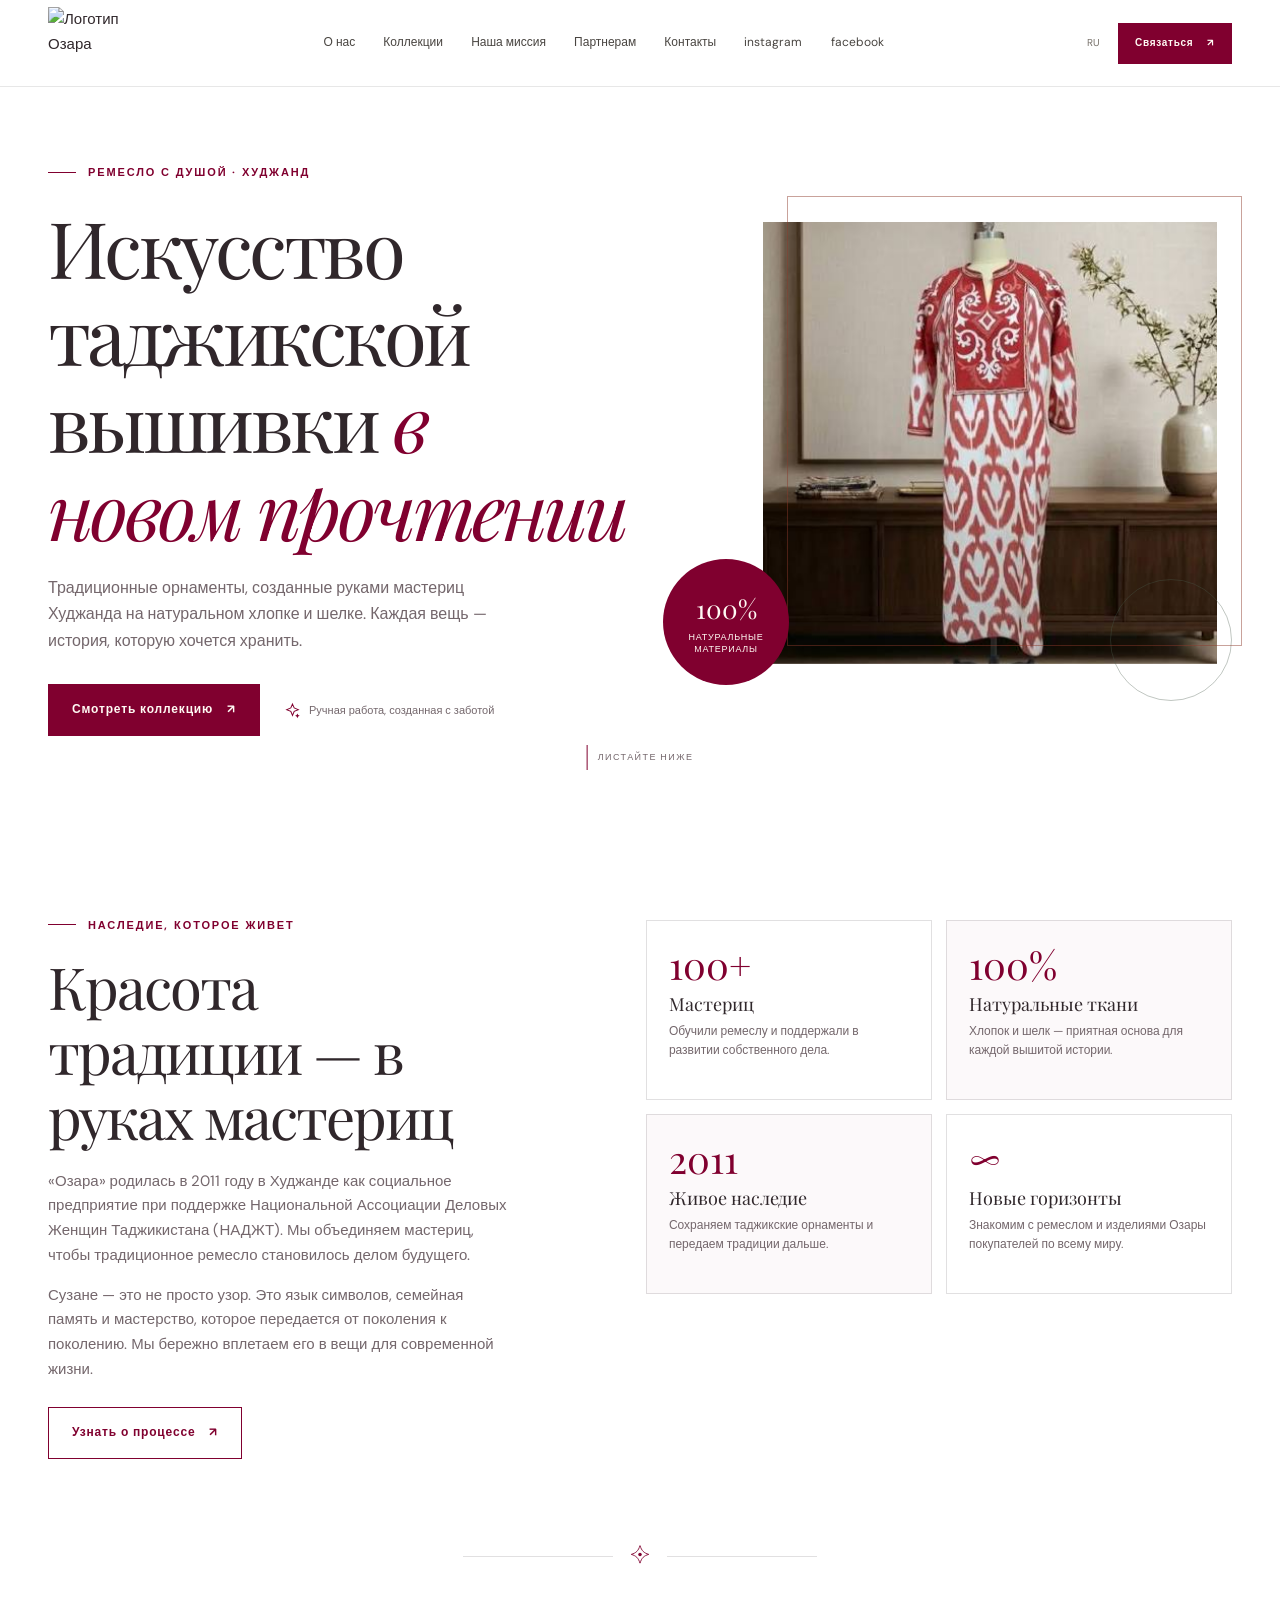
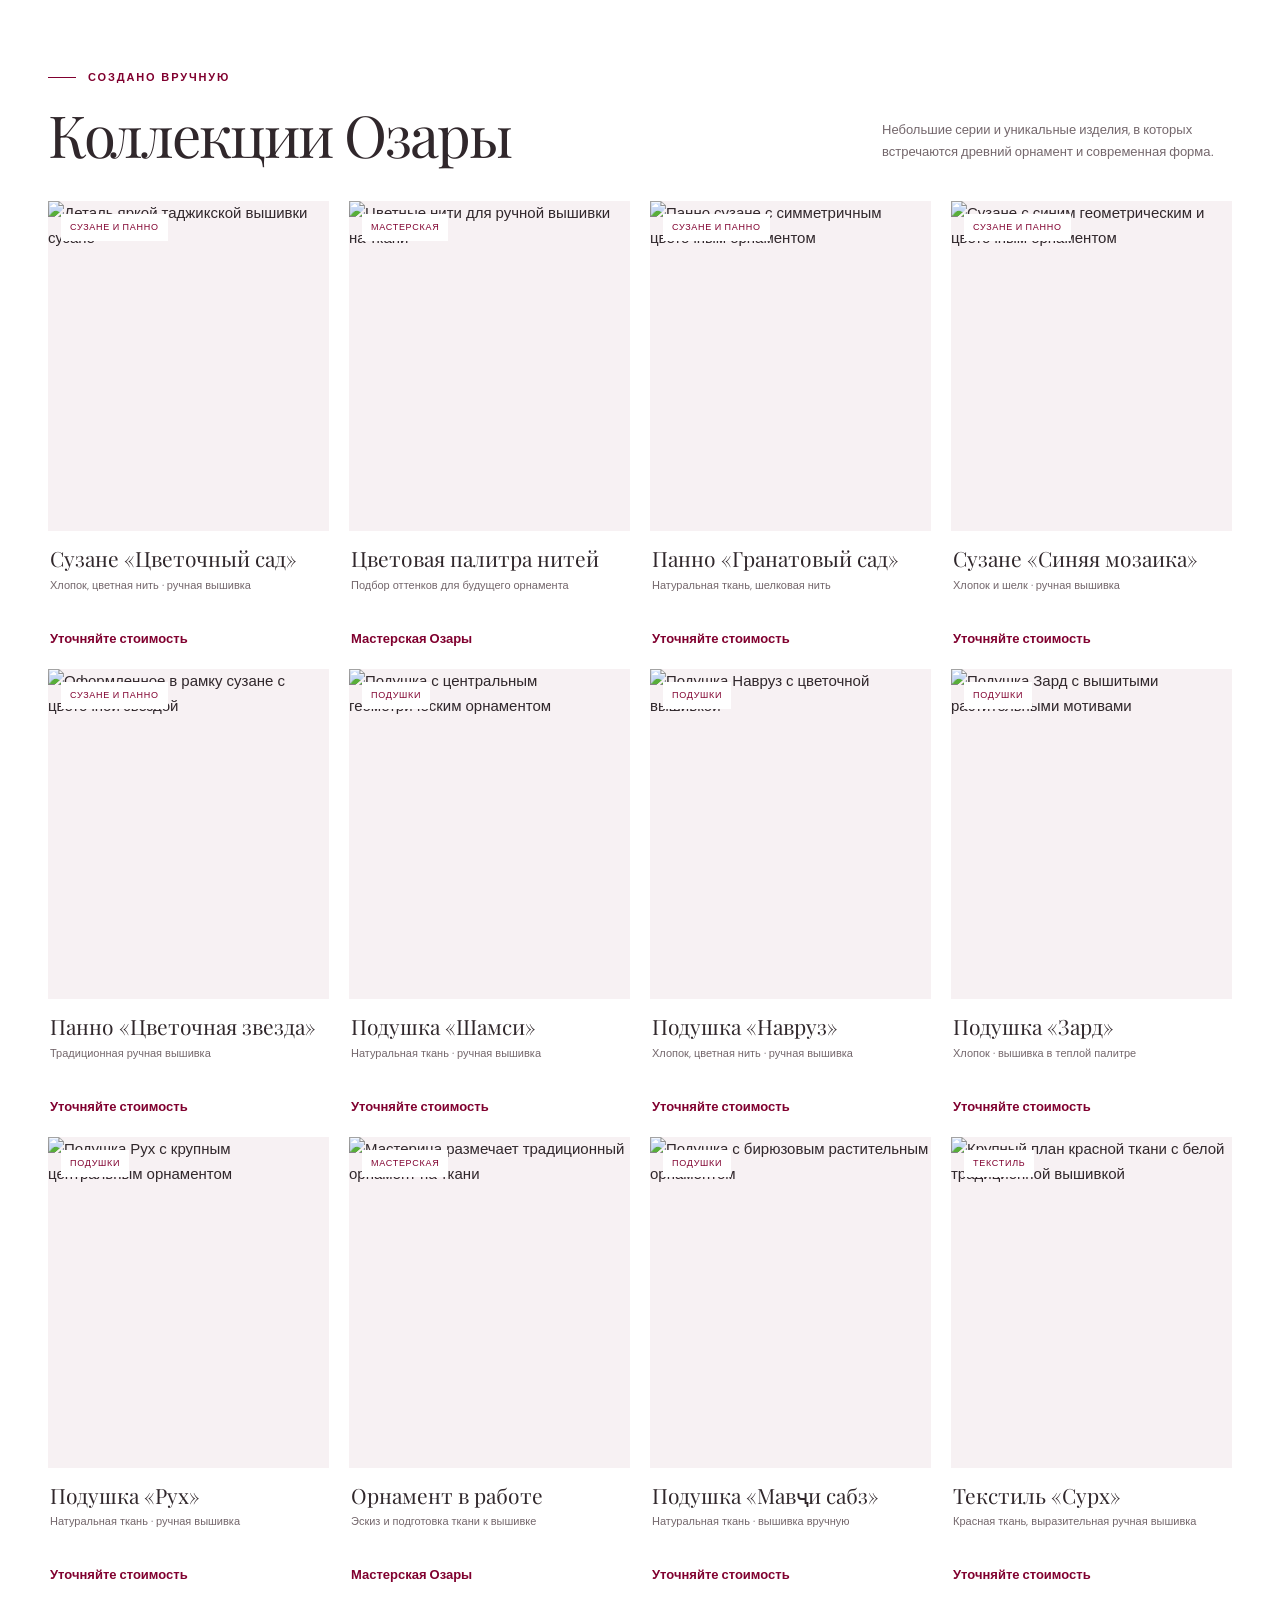
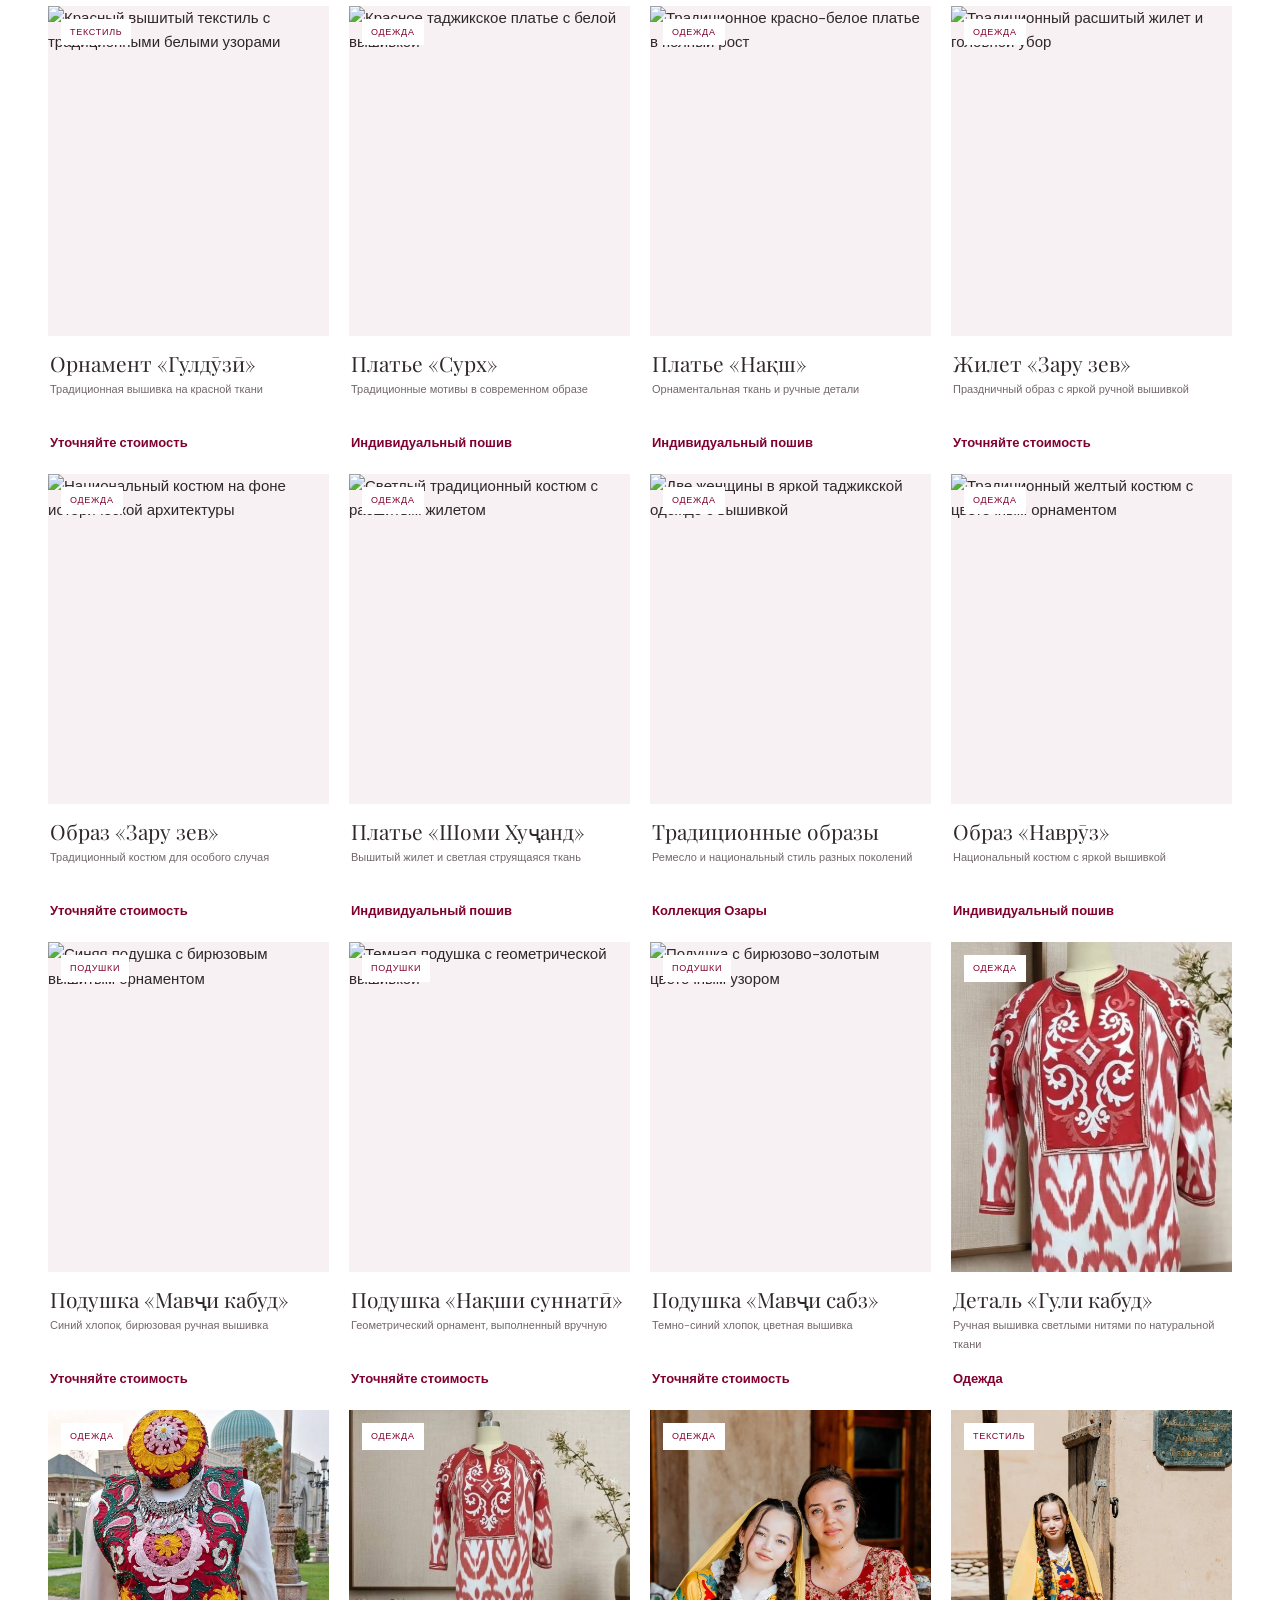
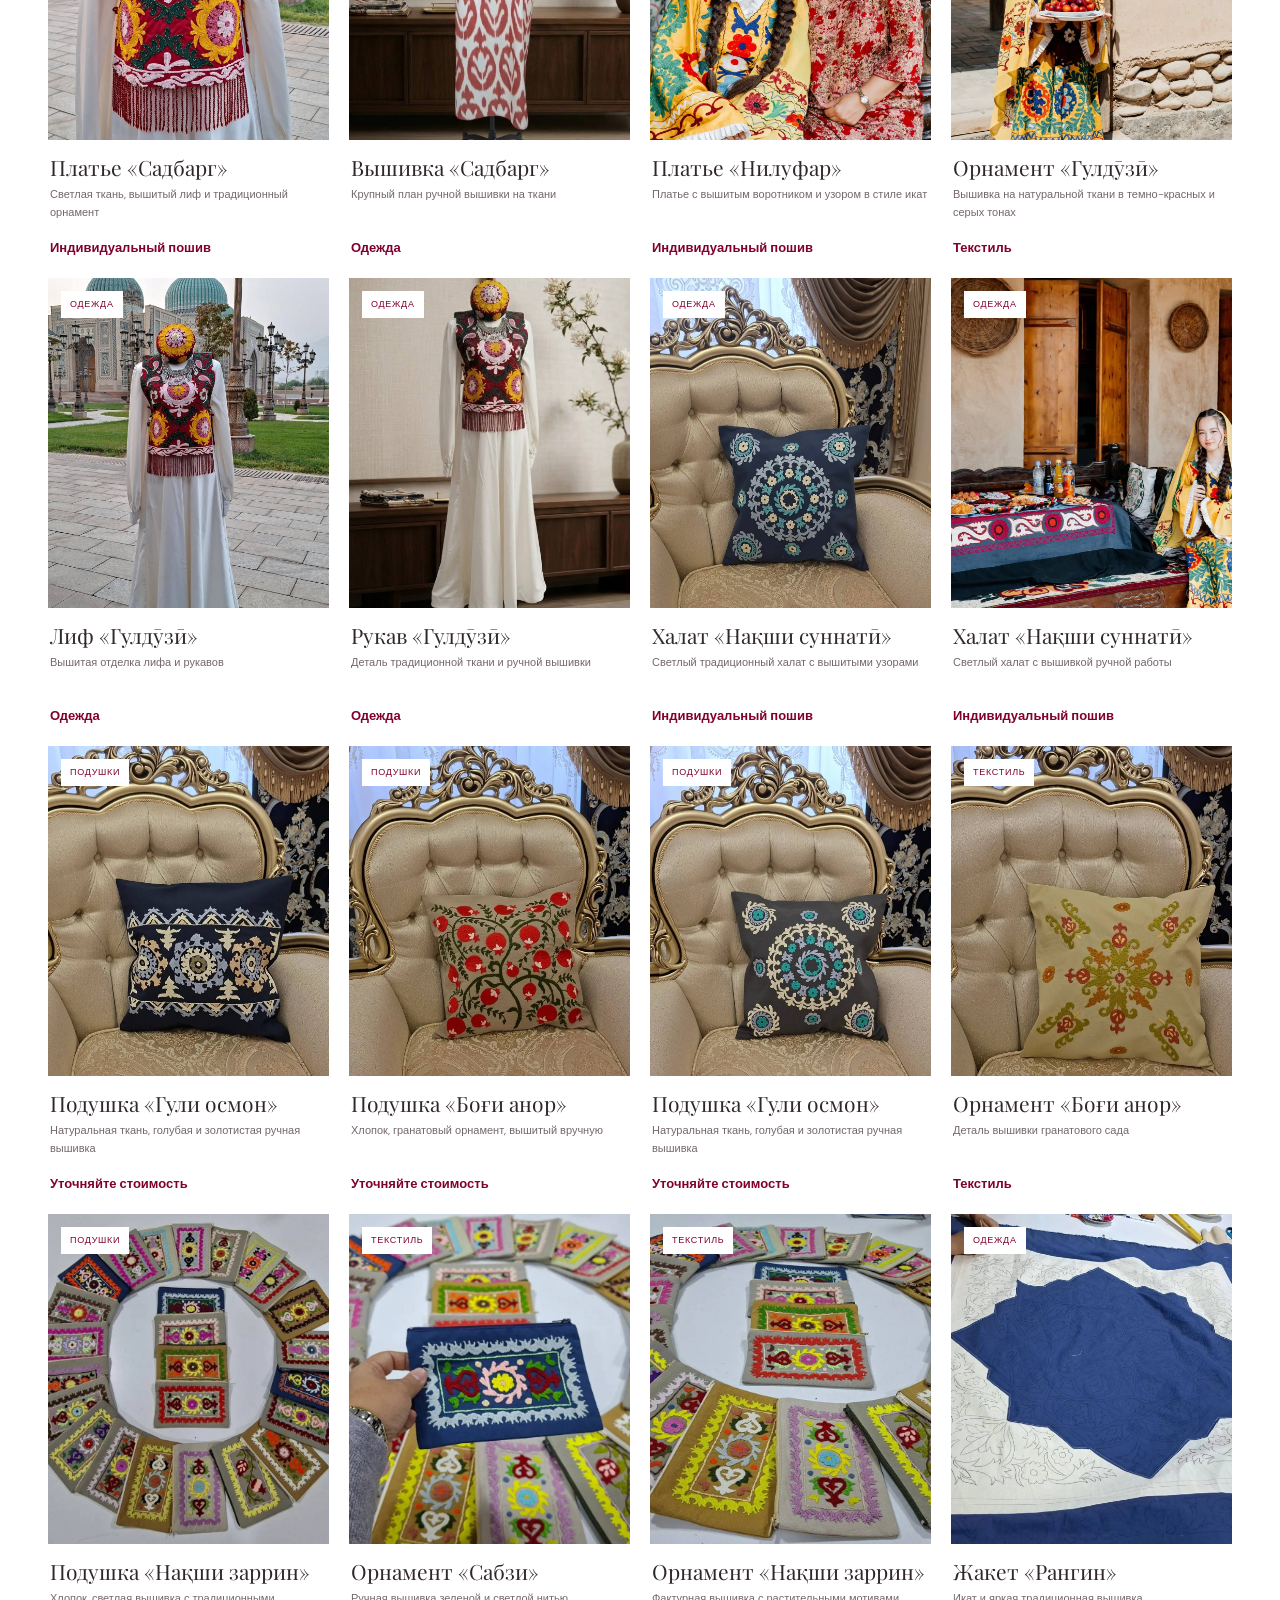
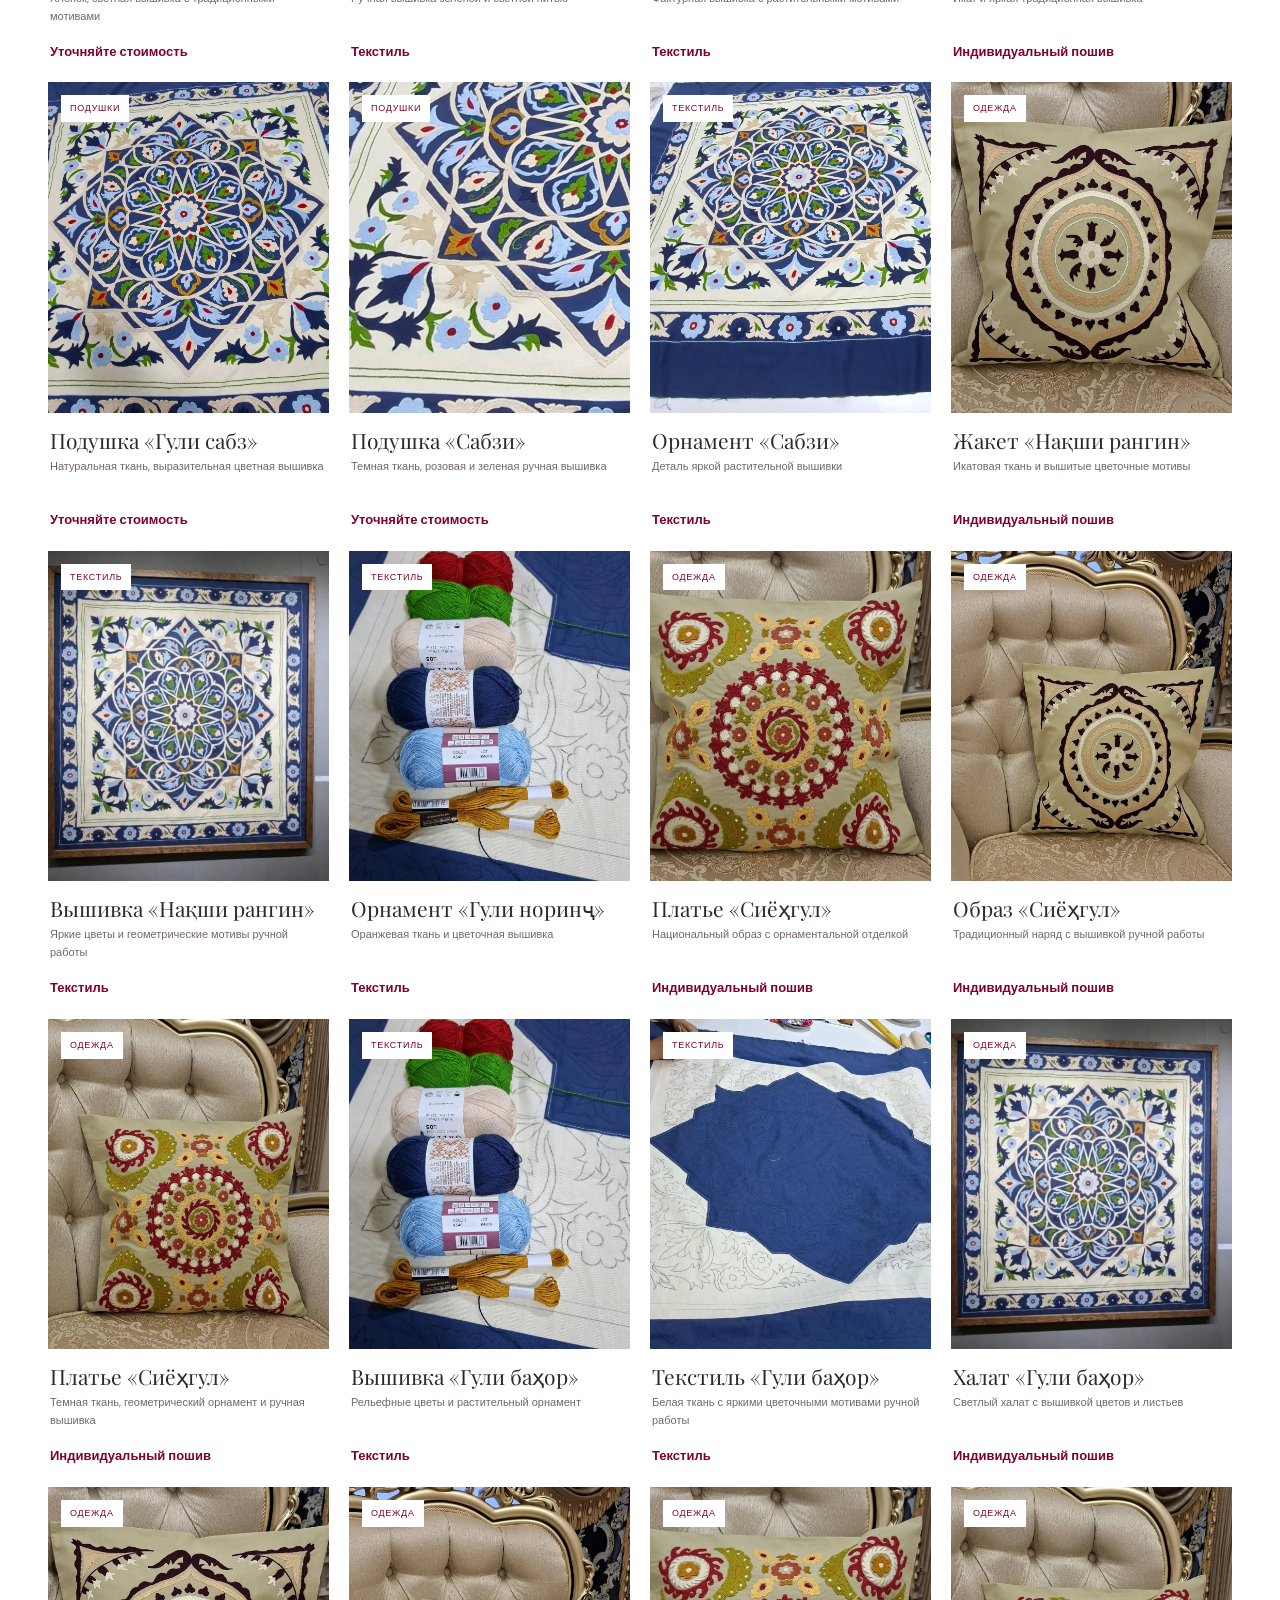
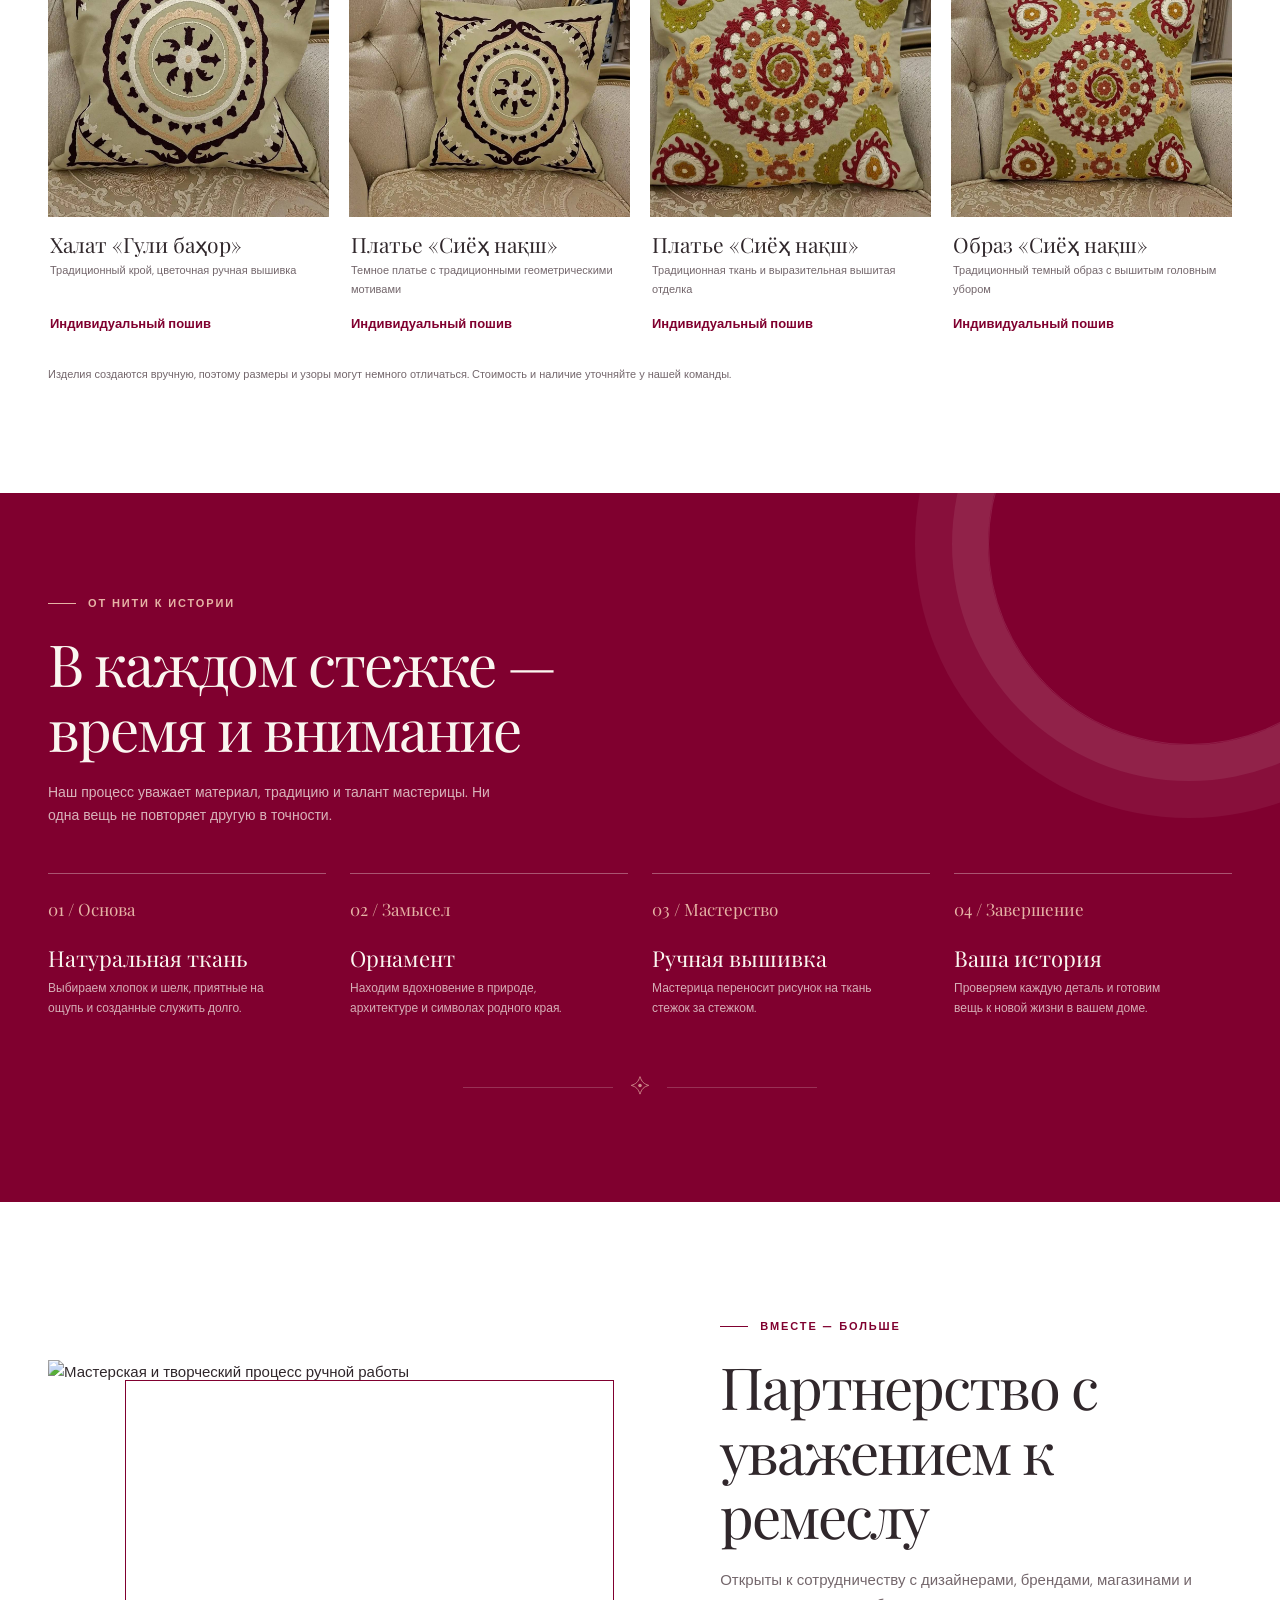
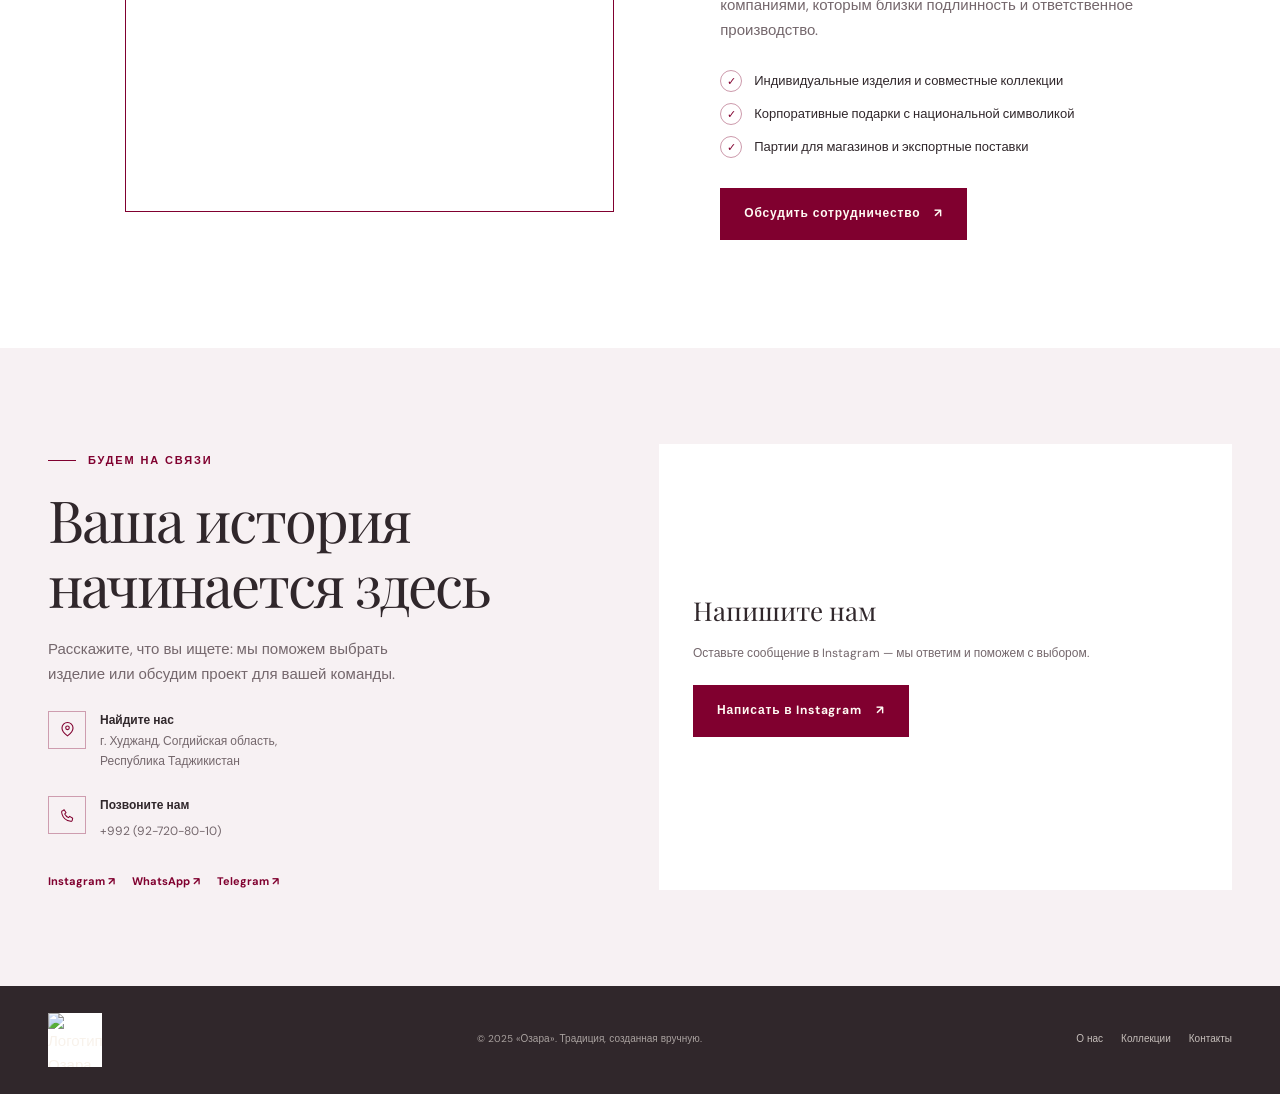
==== ozara.html @ 7b128f1d "Add files via upload" ====
<!DOCTYPE html>
<html lang="ru">
<head>
  <meta charset="UTF-8">
  <meta name="viewport" content="width=device-width, initial-scale=1.0">
  <meta name="theme-color" content="#ffffff">
  <meta name="description" content="Озара — современное прочтение таджикской вышивки ручной работы. Сузане, текстиль и аксессуары из натуральных тканей, созданные мастерицами Худжанда.">
  <title>Озара — искусство таджикской вышивки</title>
  <link rel="preconnect" href="https://fonts.googleapis.com">
  <link rel="preconnect" href="https://fonts.gstatic.com" crossorigin>
  <link href="https://fonts.googleapis.com/css2?family=DM+Sans:wght@400;500;600;700&family=Playfair+Display:wght@400;500;600&display=swap" rel="stylesheet">
  <link rel="stylesheet" href="ozara.css">
  <style>
    .product-open { display: none; }
    @media (max-width: 760px) {
      .header-inner { flex-wrap: wrap; justify-content: center; padding: 8px 0; }
      .nav { position: static; display: flex; flex-wrap: wrap; justify-content: center; gap: 8px 16px; padding: 8px 0; border: 0; background: transparent; }
      .nav a { padding: 4px 0; border: 0; }
      .header-actions { display: none; }
    }
  </style>
  </head>
<body>
  <header class="header">
    <div class="container header-inner">
      <a class="brand" href="#top" aria-label="Озара — на главную">
        <img class="brand-logo" src="file:///C:/Users/User/AppData/Roaming/Code/agentSessionData/80e97514-b117-4c95-a31f-846310527b14/attachments/bdfec737-0887-4cc1-9a40-b3d460a65b97/Image%20from%20URL.png" alt="Логотип Озара">
      </a>
      <nav class="nav" id="main-nav" aria-label="Основная навигация">
        <a href="#about">О нас</a>
        <a href="./ozara.html?view=collections#collections" target="_blank" rel="noopener">Коллекции</a>
        <a href="#impact">Наша миссия</a>
        <a href="#partners">Партнерам</a>
        <a href="#contacts">Контакты</a>
        <a href="https://www.instagram.com/ozara_company/" target="_blank" rel="noopener noreferrer">instagram</a>
        <a href="https://www.facebook.com/savingourheritagesavingourselves/" target="_blank" rel="noopener noreferrer">facebook</a>
      </nav>
      <div class="header-actions">
        <span class="languages" aria-label="Язык страницы">RU</span>
        <a class="button header-contact" href="#contacts">Связаться <span aria-hidden="true">↗</span></a>
      </div>
    </div>
  </header>

  <main>
    <section class="hero" id="top">
      <div class="container hero-grid">
        <div class="hero-copy">
          <span class="eyebrow">Ремесло с душой · Худжанд</span>
          <h1>Искусство таджикской вышивки <em>в новом прочтении</em></h1>
          <p>Традиционные орнаменты, созданные руками мастериц Худжанда на натуральном хлопке и шелке. Каждая вещь — история, которую хочется хранить.</p>
          <div class="hero-cta">
            <a class="button" href="./ozara.html?view=collections#collections" target="_blank" rel="noopener">Смотреть коллекцию <span aria-hidden="true">↗</span></a>
            <span class="hero-note">
              <svg viewBox="0 0 20 20" fill="none" aria-hidden="true"><path d="M10 2.5 12 7l4.8 2-4.8 2-2 4.8L8 11l-4.8-2L8 7l2-4.5Z" stroke="currentColor" stroke-width="1.2"/><path d="m15.7 13.6.9 1.8 1.9.9-1.9.8-.9 1.9-.8-1.9-1.9-.8 1.9-.9.8-1.8Z" fill="currentColor"/></svg>
              Ручная работа, созданная с заботой
            </span>
          </div>
        </div>
        <div class="hero-art">
          <img class="hero-photo" src="./images.jpg" alt="Фактура ткани и ручная вышивка в теплых природных оттенках">
          <div class="hero-stamp"><strong>100%</strong><span>натуральные материалы</span></div>
        </div>
      </div>
      <a class="hero-scroll" href="#about">Листайте ниже</a>
    </section>

    <section class="story" id="about">
      <div class="container story-layout">
        <div class="story-copy">
          <span class="eyebrow">Наследие, которое живет</span>
          <h2>Красота традиции — в руках мастериц</h2>
          <p>«Озара» родилась в 2011 году в Худжанде как социальное предприятие при поддержке Национальной Ассоциации Деловых Женщин Таджикистана (НАДЖТ). Мы объединяем мастериц, чтобы традиционное ремесло становилось делом будущего.</p>
          <p>Сузане — это не просто узор. Это язык символов, семейная память и мастерство, которое передается от поколения к поколению. Мы бережно вплетаем его в вещи для современной жизни.</p>
          <a class="button button--outline" href="#craft">Узнать о процессе <span aria-hidden="true">↗</span></a>
        </div>
        <div class="impact-grid" id="impact">
          <article class="impact-card"><strong>100+</strong><h3>Мастериц</h3><p>Обучили ремеслу и поддержали в развитии собственного дела.</p></article>
          <article class="impact-card"><strong>100%</strong><h3>Натуральные ткани</h3><p>Хлопок и шелк — приятная основа для каждой вышитой истории.</p></article>
          <article class="impact-card"><strong>2011</strong><h3>Живое наследие</h3><p>Сохраняем таджикские орнаменты и передаем традиции дальше.</p></article>
          <article class="impact-card"><strong>∞</strong><h3>Новые горизонты</h3><p>Знакомим с ремеслом и изделиями Озары покупателей по всему миру.</p></article>
        </div>
      </div>
      <div class="container story-divider"><div class="ornament" aria-hidden="true"><svg viewBox="0 0 32 32" fill="none"><path d="M16 3c2 6 4.3 8.3 10 10-5.7 1.7-8 4-10 10-2-6-4.3-8.3-10-10 5.7-1.7 8-4 10-10Z" stroke="currentColor"/><circle cx="16" cy="13" r="2" fill="currentColor"/></svg></div></div>
    </section>

    <section class="collections" id="collections">
      <div class="container">
        <div class="section-heading">
          <div><span class="eyebrow">Создано вручную</span><h2>Коллекции Озары</h2></div>
          <p>Небольшие серии и уникальные изделия, в которых встречаются древний орнамент и современная форма.</p>
        </div>
        <div class="product-grid">
          <article class="product-card" data-category="decor" data-name="Сузане «Цветочный сад»" data-material="Хлопок, цветная нить, традиционная ручная вышивка" data-price="Уточняйте стоимость">
            <div class="product-image-wrap"><img class="product-image" src="file:///C:/Users/User/AppData/Roaming/Code/agentSessionData/80e97514-b117-4c95-a31f-846310527b14/attachments/a5434e09-8bdb-4205-a7fa-9512b98ae7c1/photo_1_2026-11-19_08-47-59.jpg" alt="Деталь яркой таджикской вышивки сузане" loading="lazy"><span class="product-tag">Сузане и панно</span></div>
            <div class="product-info"><h3>Сузане «Цветочный сад»</h3><p>Хлопок, цветная нить · ручная вышивка</p><div class="product-bottom"><span class="product-price">Уточняйте стоимость</span><button class="text-link product-open" type="button">Подробнее ↗</button></div></div>
          </article>
          <article class="product-card" data-category="process" data-name="Цветовая палитра нитей" data-material="Нити для ручной вышивки по натуральному хлопку" data-price="Часть процесса создания">
            <div class="product-image-wrap"><img class="product-image" src="file:///C:/Users/User/AppData/Roaming/Code/agentSessionData/80e97514-b117-4c95-a31f-846310527b14/attachments/ec628f02-c9c6-4e22-a264-705bcdb2074f/photo_4_2026-11-19_08-47-59.jpg" alt="Цветные нити для ручной вышивки на ткани" loading="lazy"><span class="product-tag">Мастерская</span></div>
            <div class="product-info"><h3>Цветовая палитра нитей</h3><p>Подбор оттенков для будущего орнамента</p><div class="product-bottom"><span class="product-price">Мастерская Озары</span><button class="text-link product-open" type="button">Подробнее ↗</button></div></div>
          </article>
          <article class="product-card" data-category="decor" data-name="Панно «Гранатовый сад»" data-material="Натуральная ткань, шелковая нить, ручная вышивка" data-price="Уточняйте стоимость">
            <div class="product-image-wrap"><img class="product-image" src="file:///C:/Users/User/AppData/Roaming/Code/agentSessionData/80e97514-b117-4c95-a31f-846310527b14/attachments/4d92710e-88cf-4eb5-a44c-13581e485384/photo_2_2026-11-19_08-47-59.jpg" alt="Панно сузане с симметричным цветочным орнаментом" loading="lazy"><span class="product-tag">Сузане и панно</span></div>
            <div class="product-info"><h3>Панно «Гранатовый сад»</h3><p>Натуральная ткань, шелковая нить</p><div class="product-bottom"><span class="product-price">Уточняйте стоимость</span><button class="text-link product-open" type="button">Подробнее ↗</button></div></div>
          </article>
          <article class="product-card" data-category="decor" data-name="Сузане «Синяя мозаика»" data-material="Хлопок, шелк, традиционная ручная вышивка" data-price="Уточняйте стоимость">
            <div class="product-image-wrap"><img class="product-image" src="file:///C:/Users/User/AppData/Roaming/Code/agentSessionData/80e97514-b117-4c95-a31f-846310527b14/attachments/7d978d10-d0ed-47d5-84f0-b87da8e034cb/photo_3_2026-11-19_08-47-59.jpg" alt="Сузане с синим геометрическим и цветочным орнаментом" loading="lazy"><span class="product-tag">Сузане и панно</span></div>
            <div class="product-info"><h3>Сузане «Синяя мозаика»</h3><p>Хлопок и шелк · ручная вышивка</p><div class="product-bottom"><span class="product-price">Уточняйте стоимость</span><button class="text-link product-open" type="button">Подробнее ↗</button></div></div>
          </article>
          <article class="product-card" data-category="decor" data-name="Панно «Цветочная звезда»" data-material="Ткань, цветная нить, традиционная вышивка" data-price="Уточняйте стоимость">
            <div class="product-image-wrap"><img class="product-image" src="file:///C:/Users/User/AppData/Roaming/Code/agentSessionData/80e97514-b117-4c95-a31f-846310527b14/attachments/4a6e87f0-214d-49a7-810c-1f1179fc75db/photo_6_2026-11-19_08-48-00.jpg" alt="Оформленное в рамку сузане с цветочной звездой" loading="lazy"><span class="product-tag">Сузане и панно</span></div>
            <div class="product-info"><h3>Панно «Цветочная звезда»</h3><p>Традиционная ручная вышивка</p><div class="product-bottom"><span class="product-price">Уточняйте стоимость</span><button class="text-link product-open" type="button">Подробнее ↗</button></div></div>
          </article>
          <article class="product-card" data-category="pillows" data-name="Подушка «Шамси»" data-material="Натуральная ткань, ручная вышивка в темной гамме" data-price="Уточняйте стоимость">
            <div class="product-image-wrap"><img class="product-image" src="file:///C:/Users/User/AppData/Roaming/Code/agentSessionData/80e97514-b117-4c95-a31f-846310527b14/attachments/b58fc2bc-5fe7-425c-81c3-e64e229c9b67/photo_8_2026-11-19_08-48-00.jpg" alt="Подушка с центральным геометрическим орнаментом" loading="lazy"><span class="product-tag">Подушки</span></div>
            <div class="product-info"><h3>Подушка «Шамси»</h3><p>Натуральная ткань · ручная вышивка</p><div class="product-bottom"><span class="product-price">Уточняйте стоимость</span><button class="text-link product-open" type="button">Подробнее ↗</button></div></div>
          </article>
          <article class="product-card" data-category="pillows" data-name="Подушка «Навруз»" data-material="Хлопок, цветная нить, цветочная вышивка" data-price="Уточняйте стоимость">
            <div class="product-image-wrap"><img class="product-image" src="file:///C:/Users/User/AppData/Roaming/Code/agentSessionData/80e97514-b117-4c95-a31f-846310527b14/attachments/d7e22818-9757-4e5d-a00b-9df424d7c5ac/photo_9_2026-11-19_08-48-00.jpg" alt="Подушка Навруз с цветочной вышивкой" loading="lazy"><span class="product-tag">Подушки</span></div>
            <div class="product-info"><h3>Подушка «Навруз»</h3><p>Хлопок, цветная нить · ручная вышивка</p><div class="product-bottom"><span class="product-price">Уточняйте стоимость</span><button class="text-link product-open" type="button">Подробнее ↗</button></div></div>
          </article>
          <article class="product-card" data-category="pillows" data-name="Подушка «Зард»" data-material="Хлопок, вышивка в натуральной цветовой палитре" data-price="Уточняйте стоимость">
            <div class="product-image-wrap"><img class="product-image" src="file:///C:/Users/User/AppData/Roaming/Code/agentSessionData/80e97514-b117-4c95-a31f-846310527b14/attachments/342ebb17-c7dc-4cfd-a036-287eef2dc935/photo_10_2026-11-19_08-48-00.jpg" alt="Подушка Зард с вышитыми растительными мотивами" loading="lazy"><span class="product-tag">Подушки</span></div>
            <div class="product-info"><h3>Подушка «Зард»</h3><p>Хлопок · вышивка в теплой палитре</p><div class="product-bottom"><span class="product-price">Уточняйте стоимость</span><button class="text-link product-open" type="button">Подробнее ↗</button></div></div>
          </article>
          <article class="product-card" data-category="pillows" data-name="Подушка «Рух»" data-material="Натуральная ткань, декоративная ручная вышивка" data-price="Уточняйте стоимость">
            <div class="product-image-wrap"><img class="product-image" src="file:///C:/Users/User/AppData/Roaming/Code/agentSessionData/80e97514-b117-4c95-a31f-846310527b14/attachments/d9d85ddd-f6f1-4f13-b02a-c6497569b0c1/photo_7_2026-11-19_08-48-00.jpg" alt="Подушка Рух с крупным центральным орнаментом" loading="lazy"><span class="product-tag">Подушки</span></div>
            <div class="product-info"><h3>Подушка «Рух»</h3><p>Натуральная ткань · ручная вышивка</p><div class="product-bottom"><span class="product-price">Уточняйте стоимость</span><button class="text-link product-open" type="button">Подробнее ↗</button></div></div>
          </article>
          <article class="product-card" data-category="process" data-name="Орнамент в работе" data-material="Традиционный узор, подготовленный мастерицей к ручной вышивке" data-price="Часть процесса создания">
            <div class="product-image-wrap"><img class="product-image" src="file:///C:/Users/User/AppData/Roaming/Code/agentSessionData/80e97514-b117-4c95-a31f-846310527b14/attachments/7c04d0cb-7f1c-4c05-aaa9-dcd665f09ff8/photo_5_2026-11-19_08-48-00.jpg" alt="Мастерица размечает традиционный орнамент на ткани" loading="lazy"><span class="product-tag">Мастерская</span></div>
            <div class="product-info"><h3>Орнамент в работе</h3><p>Эскиз и подготовка ткани к вышивке</p><div class="product-bottom"><span class="product-price">Мастерская Озары</span><button class="text-link product-open" type="button">Подробнее ↗</button></div></div>
          </article>
          <article class="product-card" data-category="pillows" data-name="Подушка «Мавҷи сабз»" data-material="Натуральная ткань, хлопковые нити, ручная вышивка" data-price="Уточняйте стоимость">
            <div class="product-image-wrap"><img class="product-image" src="file:///C:/Users/User/AppData/Roaming/Code/agentSessionData/80e97514-b117-4c95-a31f-846310527b14/attachments/bcae9d20-10b4-4127-8b75-d91fd4be2f7b/photo_1_2026-11-19_08-54-10.jpg" alt="Подушка с бирюзовым растительным орнаментом" loading="lazy"><span class="product-tag">Подушки</span></div>
            <div class="product-info"><h3>Подушка «Мавҷи сабз»</h3><p>Натуральная ткань · вышивка вручную</p><div class="product-bottom"><span class="product-price">Уточняйте стоимость</span><button class="text-link product-open" type="button">Подробнее ↗</button></div></div>
          </article>
          <article class="product-card" data-category="textile" data-name="Текстиль «Сурх»" data-material="Ткань и хлопковая нить, традиционный ручной орнамент" data-price="Уточняйте стоимость">
            <div class="product-image-wrap"><img class="product-image" src="file:///C:/Users/User/AppData/Roaming/Code/agentSessionData/80e97514-b117-4c95-a31f-846310527b14/attachments/21234bc3-07d3-47a1-abc1-06bb621260c2/photo_13_2026-11-19_08-54-10.jpg" alt="Крупный план красной ткани с белой традиционной вышивкой" loading="lazy"><span class="product-tag">Текстиль</span></div>
            <div class="product-info"><h3>Текстиль «Сурх»</h3><p>Красная ткань, выразительная ручная вышивка</p><div class="product-bottom"><span class="product-price">Уточняйте стоимость</span><button class="text-link product-open" type="button">Подробнее ↗</button></div></div>
          </article>
          <article class="product-card" data-category="textile" data-name="Орнамент «Гулдӯзӣ»" data-material="Ткань с традиционной вышивкой белыми и красными нитями" data-price="Уточняйте стоимость">
            <div class="product-image-wrap"><img class="product-image" src="file:///C:/Users/User/AppData/Roaming/Code/agentSessionData/80e97514-b117-4c95-a31f-846310527b14/attachments/dba8c1c2-9691-4e14-8bc6-127c88e16c2e/photo_12_2026-11-19_08-54-10.jpg" alt="Красный вышитый текстиль с традиционными белыми узорами" loading="lazy"><span class="product-tag">Текстиль</span></div>
            <div class="product-info"><h3>Орнамент «Гулдӯзӣ»</h3><p>Традиционная вышивка на красной ткани</p><div class="product-bottom"><span class="product-price">Уточняйте стоимость</span><button class="text-link product-open" type="button">Подробнее ↗</button></div></div>
          </article>
          <article class="product-card" data-category="clothing" data-name="Платье «Сурх»" data-material="Традиционный крой, орнаментальная вышивка и принт" data-price="Индивидуальный пошив">
            <div class="product-image-wrap"><img class="product-image" src="file:///C:/Users/User/AppData/Roaming/Code/agentSessionData/80e97514-b117-4c95-a31f-846310527b14/attachments/f4213369-7b06-412e-8c83-ac249dda06bf/photo_11_2026-11-19_08-54-10.jpg" alt="Красное таджикское платье с белой вышивкой" loading="lazy"><span class="product-tag">Одежда</span></div>
            <div class="product-info"><h3>Платье «Сурх»</h3><p>Традиционные мотивы в современном образе</p><div class="product-bottom"><span class="product-price">Индивидуальный пошив</span><button class="text-link product-open" type="button">Подробнее ↗</button></div></div>
          </article>
          <article class="product-card" data-category="clothing" data-name="Платье «Нақш»" data-material="Ткань с традиционным орнаментом и вышитым лифом" data-price="Индивидуальный пошив">
            <div class="product-image-wrap"><img class="product-image" src="file:///C:/Users/User/AppData/Roaming/Code/agentSessionData/80e97514-b117-4c95-a31f-846310527b14/attachments/7231b371-b721-4ecb-ba08-6170dcd436f9/photo_10_2026-11-19_08-54-10.jpg" alt="Традиционное красно-белое платье в полный рост" loading="lazy"><span class="product-tag">Одежда</span></div>
            <div class="product-info"><h3>Платье «Нақш»</h3><p>Орнаментальная ткань и ручные детали</p><div class="product-bottom"><span class="product-price">Индивидуальный пошив</span><button class="text-link product-open" type="button">Подробнее ↗</button></div></div>
          </article>
          <article class="product-card" data-category="clothing" data-name="Жилет «Зару зев»" data-material="Бархатный жилет с яркой декоративной вышивкой" data-price="Уточняйте стоимость">
            <div class="product-image-wrap"><img class="product-image" src="file:///C:/Users/User/AppData/Roaming/Code/agentSessionData/80e97514-b117-4c95-a31f-846310527b14/attachments/d93cfee2-8895-4e8b-8b4d-fe34170bb4da/photo_9_2026-11-19_08-54-10.jpg" alt="Традиционный расшитый жилет и головной убор" loading="lazy"><span class="product-tag">Одежда</span></div>
            <div class="product-info"><h3>Жилет «Зару зев»</h3><p>Праздничный образ с яркой ручной вышивкой</p><div class="product-bottom"><span class="product-price">Уточняйте стоимость</span><button class="text-link product-open" type="button">Подробнее ↗</button></div></div>
          </article>
          <article class="product-card" data-category="clothing" data-name="Праздничный образ «Зару зев»" data-material="Традиционный костюм с вышитым жилетом и головным убором" data-price="Уточняйте стоимость">
            <div class="product-image-wrap"><img class="product-image" src="file:///C:/Users/User/AppData/Roaming/Code/agentSessionData/80e97514-b117-4c95-a31f-846310527b14/attachments/38e53111-2b88-4356-8047-11ad69a4e213/photo_8_2026-11-19_08-54-10.jpg" alt="Национальный костюм на фоне исторической архитектуры" loading="lazy"><span class="product-tag">Одежда</span></div>
            <div class="product-info"><h3>Образ «Зару зев»</h3><p>Традиционный костюм для особого случая</p><div class="product-bottom"><span class="product-price">Уточняйте стоимость</span><button class="text-link product-open" type="button">Подробнее ↗</button></div></div>
          </article>
          <article class="product-card" data-category="clothing" data-name="Платье «Шоми Хуҷанд»" data-material="Светлая ткань, вышитый жилет, ручная отделка" data-price="Индивидуальный пошив">
            <div class="product-image-wrap"><img class="product-image" src="file:///C:/Users/User/AppData/Roaming/Code/agentSessionData/80e97514-b117-4c95-a31f-846310527b14/attachments/d0fbc535-8bbb-4d96-a7f9-351f3876ee16/photo_7_2026-11-19_08-54-10.jpg" alt="Светлый традиционный костюм с расшитым жилетом" loading="lazy"><span class="product-tag">Одежда</span></div>
            <div class="product-info"><h3>Платье «Шоми Хуҷанд»</h3><p>Вышитый жилет и светлая струящаяся ткань</p><div class="product-bottom"><span class="product-price">Индивидуальный пошив</span><button class="text-link product-open" type="button">Подробнее ↗</button></div></div>
          </article>
          <article class="product-card" data-category="clothing" data-name="Традиционные образы Озары" data-material="Национальные костюмы и вышитые детали ручной работы" data-price="Коллекция Озары">
            <div class="product-image-wrap"><img class="product-image" src="file:///C:/Users/User/AppData/Roaming/Code/agentSessionData/80e97514-b117-4c95-a31f-846310527b14/attachments/5102ca64-66e1-4031-8160-780f151cdcc7/photo_6_2026-11-19_08-54-10.jpg" alt="Две женщины в яркой таджикской одежде с вышивкой" loading="lazy"><span class="product-tag">Одежда</span></div>
            <div class="product-info"><h3>Традиционные образы</h3><p>Ремесло и национальный стиль разных поколений</p><div class="product-bottom"><span class="product-price">Коллекция Озары</span><button class="text-link product-open" type="button">Подробнее ↗</button></div></div>
          </article>
          <article class="product-card" data-category="clothing" data-name="Образ «Наврӯз»" data-material="Традиционное платье с яркой вышивкой и национальным орнаментом" data-price="Индивидуальный пошив">
            <div class="product-image-wrap"><img class="product-image" src="file:///C:/Users/User/AppData/Roaming/Code/agentSessionData/80e97514-b117-4c95-a31f-846310527b14/attachments/a691dee2-b8a0-43d7-9ac0-ca8d1d3488f6/photo_5_2026-11-19_08-54-10.jpg" alt="Традиционный желтый костюм с цветочным орнаментом" loading="lazy"><span class="product-tag">Одежда</span></div>
            <div class="product-info"><h3>Образ «Наврӯз»</h3><p>Национальный костюм с яркой вышивкой</p><div class="product-bottom"><span class="product-price">Индивидуальный пошив</span><button class="text-link product-open" type="button">Подробнее ↗</button></div></div>
          </article>
          <article class="product-card" data-category="pillows" data-name="Подушка «Мавҷи кабуд»" data-material="Натуральная ткань, синие и бирюзовые нити, ручная вышивка" data-price="Уточняйте стоимость">
            <div class="product-image-wrap"><img class="product-image" src="file:///C:/Users/User/AppData/Roaming/Code/agentSessionData/80e97514-b117-4c95-a31f-846310527b14/attachments/e4ba70bf-c0d4-499c-a3ca-8c558d029df8/photo_3_2026-11-19_08-54-10.jpg" alt="Синяя подушка с бирюзовым вышитым орнаментом" loading="lazy"><span class="product-tag">Подушки</span></div>
            <div class="product-info"><h3>Подушка «Мавҷи кабуд»</h3><p>Синий хлопок, бирюзовая ручная вышивка</p><div class="product-bottom"><span class="product-price">Уточняйте стоимость</span><button class="text-link product-open" type="button">Подробнее ↗</button></div></div>
          </article>
          <article class="product-card" data-category="pillows" data-name="Подушка «Нақши суннатӣ»" data-material="Натуральная ткань, геометрический орнамент, ручная вышивка" data-price="Уточняйте стоимость">
            <div class="product-image-wrap"><img class="product-image" src="file:///C:/Users/User/AppData/Roaming/Code/agentSessionData/80e97514-b117-4c95-a31f-846310527b14/attachments/f394a3c7-f87d-4553-a603-d113ce57b82b/photo_2_2026-11-19_08-54-10.jpg" alt="Темная подушка с геометрической вышивкой" loading="lazy"><span class="product-tag">Подушки</span></div>
            <div class="product-info"><h3>Подушка «Нақши суннатӣ»</h3><p>Геометрический орнамент, выполненный вручную</p><div class="product-bottom"><span class="product-price">Уточняйте стоимость</span><button class="text-link product-open" type="button">Подробнее ↗</button></div></div>
          </article>
          <article class="product-card" data-category="pillows" data-name="Подушка «Мавҷи сабз» — версия II" data-material="Темно-синяя ткань, цветная ручная вышивка" data-price="Уточняйте стоимость">
            <div class="product-image-wrap"><img class="product-image" src="file:///C:/Users/User/AppData/Roaming/Code/agentSessionData/80e97514-b117-4c95-a31f-846310527b14/attachments/672d1620-859c-47c8-bc5d-72891d9b0048/photo_4_2026-11-19_08-54-10.jpg" alt="Подушка с бирюзово-золотым цветочным узором" loading="lazy"><span class="product-tag">Подушки</span></div>
            <div class="product-info"><h3>Подушка «Мавҷи сабз»</h3><p>Темно-синий хлопок, цветная вышивка</p><div class="product-bottom"><span class="product-price">Уточняйте стоимость</span><button class="text-link product-open" type="button">Подробнее ↗</button></div></div>
          </article>
          <article class="product-card" data-category="clothing"><div class="product-image-wrap"><img class="product-image" src="./images/photo_26_2026-11-19_11-27-40.jpg" alt="Вышивка светлыми нитями по натуральной ткани" loading="lazy"><span class="product-tag">Одежда</span></div><div class="product-info"><h3>Деталь «Гули кабуд»</h3><p>Ручная вышивка светлыми нитями по натуральной ткани</p><div class="product-bottom"><span class="product-price">Одежда</span></div></div></article>
          <article class="product-card" data-category="clothing"><div class="product-image-wrap"><img class="product-image" src="./images/photo_24_2026-11-19_11-27-40.jpg" alt="Светлая ткань, вышитый лиф и традиционный орнамент" loading="lazy"><span class="product-tag">Одежда</span></div><div class="product-info"><h3>Платье «Садбарг»</h3><p>Светлая ткань, вышитый лиф и традиционный орнамент</p><div class="product-bottom"><span class="product-price">Индивидуальный пошив</span></div></div></article>
          <article class="product-card" data-category="clothing"><div class="product-image-wrap"><img class="product-image" src="./images/photo_25_2026-11-19_11-27-40.jpg" alt="Крупный план ручной вышивки на ткани" loading="lazy"><span class="product-tag">Одежда</span></div><div class="product-info"><h3>Вышивка «Садбарг»</h3><p>Крупный план ручной вышивки на ткани</p><div class="product-bottom"><span class="product-price">Одежда</span></div></div></article>
          <article class="product-card" data-category="clothing"><div class="product-image-wrap"><img class="product-image" src="./images/photo_21_2026-11-19_11-27-40.jpg" alt="Платье с вышитым воротником и узором в стиле икат" loading="lazy"><span class="product-tag">Одежда</span></div><div class="product-info"><h3>Платье «Нилуфар»</h3><p>Платье с вышитым воротником и узором в стиле икат</p><div class="product-bottom"><span class="product-price">Индивидуальный пошив</span></div></div></article>
          <article class="product-card" data-category="textile"><div class="product-image-wrap"><img class="product-image" src="./images/photo_19_2026-11-19_11-27-40.jpg" alt="Вышивка на ткани в темно-красных и серых тонах" loading="lazy"><span class="product-tag">Текстиль</span></div><div class="product-info"><h3>Орнамент «Гулдӯзӣ»</h3><p>Вышивка на натуральной ткани в темно-красных и серых тонах</p><div class="product-bottom"><span class="product-price">Текстиль</span></div></div></article>
          <article class="product-card" data-category="clothing"><div class="product-image-wrap"><img class="product-image" src="./images/photo_23_2026-11-19_11-27-40.jpg" alt="Вышитая отделка лифа и рукавов" loading="lazy"><span class="product-tag">Одежда</span></div><div class="product-info"><h3>Лиф «Гулдӯзӣ»</h3><p>Вышитая отделка лифа и рукавов</p><div class="product-bottom"><span class="product-price">Одежда</span></div></div></article>
          <article class="product-card" data-category="clothing"><div class="product-image-wrap"><img class="product-image" src="./images/photo_22_2026-11-19_11-27-40.jpg" alt="Деталь традиционной ткани и ручной вышивки" loading="lazy"><span class="product-tag">Одежда</span></div><div class="product-info"><h3>Рукав «Гулдӯзӣ»</h3><p>Деталь традиционной ткани и ручной вышивки</p><div class="product-bottom"><span class="product-price">Одежда</span></div></div></article>
          <article class="product-card" data-category="clothing"><div class="product-image-wrap"><img class="product-image" src="./images/photo_18_2026-11-19_11-27-40.jpg" alt="Светлый традиционный халат с вышитыми узорами" loading="lazy"><span class="product-tag">Одежда</span></div><div class="product-info"><h3>Халат «Нақши суннатӣ»</h3><p>Светлый традиционный халат с вышитыми узорами</p><div class="product-bottom"><span class="product-price">Индивидуальный пошив</span></div></div></article>
          <article class="product-card" data-category="clothing"><div class="product-image-wrap"><img class="product-image" src="./images/photo_20_2026-11-19_11-27-40.jpg" alt="Светлый халат с вышивкой ручной работы" loading="lazy"><span class="product-tag">Одежда</span></div><div class="product-info"><h3>Халат «Нақши суннатӣ»</h3><p>Светлый халат с вышивкой ручной работы</p><div class="product-bottom"><span class="product-price">Индивидуальный пошив</span></div></div></article>
          <article class="product-card" data-category="pillows"><div class="product-image-wrap"><img class="product-image" src="./images/photo_17_2026-11-19_11-27-40.jpg" alt="Подушка с голубой и золотистой ручной вышивкой" loading="lazy"><span class="product-tag">Подушки</span></div><div class="product-info"><h3>Подушка «Гули осмон»</h3><p>Натуральная ткань, голубая и золотистая ручная вышивка</p><div class="product-bottom"><span class="product-price">Уточняйте стоимость</span></div></div></article>
          <article class="product-card" data-category="pillows"><div class="product-image-wrap"><img class="product-image" src="./images/photo_14_2026-11-19_11-27-40.jpg" alt="Подушка с гранатами и листьями" loading="lazy"><span class="product-tag">Подушки</span></div><div class="product-info"><h3>Подушка «Боғи анор»</h3><p>Хлопок, гранатовый орнамент, вышитый вручную</p><div class="product-bottom"><span class="product-price">Уточняйте стоимость</span></div></div></article>
          <article class="product-card" data-category="pillows"><div class="product-image-wrap"><img class="product-image" src="./images/photo_16_2026-11-19_11-27-40.jpg" alt="Подушка с вышитыми цветами" loading="lazy"><span class="product-tag">Подушки</span></div><div class="product-info"><h3>Подушка «Гули осмон»</h3><p>Натуральная ткань, голубая и золотистая ручная вышивка</p><div class="product-bottom"><span class="product-price">Уточняйте стоимость</span></div></div></article>
          <article class="product-card" data-category="textile"><div class="product-image-wrap"><img class="product-image" src="./images/photo_15_2026-11-19_11-27-40.jpg" alt="Крупный план гранатового орнамента" loading="lazy"><span class="product-tag">Текстиль</span></div><div class="product-info"><h3>Орнамент «Боғи анор»</h3><p>Деталь вышивки гранатового сада</p><div class="product-bottom"><span class="product-price">Текстиль</span></div></div></article>
          <article class="product-card" data-category="pillows"><div class="product-image-wrap"><img class="product-image" src="./images/photo_12_2026-11-19_11-27-40.jpg" alt="Подушка с центральным орнаментом" loading="lazy"><span class="product-tag">Подушки</span></div><div class="product-info"><h3>Подушка «Нақши заррин»</h3><p>Хлопок, светлая вышивка с традиционными мотивами</p><div class="product-bottom"><span class="product-price">Уточняйте стоимость</span></div></div></article>
          <article class="product-card" data-category="textile"><div class="product-image-wrap"><img class="product-image" src="./images/photo_11_2026-11-19_11-27-40.jpg" alt="Деталь зеленой вышивки" loading="lazy"><span class="product-tag">Текстиль</span></div><div class="product-info"><h3>Орнамент «Сабзи»</h3><p>Ручная вышивка зеленой и светлой нитью</p><div class="product-bottom"><span class="product-price">Текстиль</span></div></div></article>
          <article class="product-card" data-category="textile"><div class="product-image-wrap"><img class="product-image" src="./images/photo_13_2026-11-19_11-27-40.jpg" alt="Крупный план вышитого орнамента" loading="lazy"><span class="product-tag">Текстиль</span></div><div class="product-info"><h3>Орнамент «Нақши заррин»</h3><p>Фактурная вышивка с растительными мотивами</p><div class="product-bottom"><span class="product-price">Текстиль</span></div></div></article>
          <article class="product-card" data-category="clothing"><div class="product-image-wrap"><img class="product-image" src="./images/photo_6_2026-11-19_11-27-40.jpg" alt="Женский жакет с вышитыми деталями" loading="lazy"><span class="product-tag">Одежда</span></div><div class="product-info"><h3>Жакет «Рангин»</h3><p>Икат и яркая традиционная вышивка</p><div class="product-bottom"><span class="product-price">Индивидуальный пошив</span></div></div></article>
          <article class="product-card" data-category="pillows"><div class="product-image-wrap"><img class="product-image" src="./images/photo_8_2026-11-19_11-27-40.jpg" alt="Подушка с цветочным орнаментом" loading="lazy"><span class="product-tag">Подушки</span></div><div class="product-info"><h3>Подушка «Гули сабз»</h3><p>Натуральная ткань, выразительная цветная вышивка</p><div class="product-bottom"><span class="product-price">Уточняйте стоимость</span></div></div></article>
          <article class="product-card" data-category="pillows"><div class="product-image-wrap"><img class="product-image" src="./images/photo_10_2026-11-19_11-27-40.jpg" alt="Подушка с растительной вышивкой" loading="lazy"><span class="product-tag">Подушки</span></div><div class="product-info"><h3>Подушка «Сабзи»</h3><p>Темная ткань, розовая и зеленая ручная вышивка</p><div class="product-bottom"><span class="product-price">Уточняйте стоимость</span></div></div></article>
          <article class="product-card" data-category="textile"><div class="product-image-wrap"><img class="product-image" src="./images/photo_9_2026-11-19_11-27-40.jpg" alt="Крупный план цветного орнамента" loading="lazy"><span class="product-tag">Текстиль</span></div><div class="product-info"><h3>Орнамент «Сабзи»</h3><p>Деталь яркой растительной вышивки</p><div class="product-bottom"><span class="product-price">Текстиль</span></div></div></article>
          <article class="product-card" data-category="clothing"><div class="product-image-wrap"><img class="product-image" src="./images/photo_4_2026-11-19_11-27-40.jpg" alt="Жакет с цветной вышивкой" loading="lazy"><span class="product-tag">Одежда</span></div><div class="product-info"><h3>Жакет «Нақши рангин»</h3><p>Икатовая ткань и вышитые цветочные мотивы</p><div class="product-bottom"><span class="product-price">Индивидуальный пошив</span></div></div></article>
          <article class="product-card" data-category="textile"><div class="product-image-wrap"><img class="product-image" src="./images/photo_5_2026-11-19_11-27-40.jpg" alt="Деталь вышитого жакета" loading="lazy"><span class="product-tag">Текстиль</span></div><div class="product-info"><h3>Вышивка «Нақши рангин»</h3><p>Яркие цветы и геометрические мотивы ручной работы</p><div class="product-bottom"><span class="product-price">Текстиль</span></div></div></article>
          <article class="product-card" data-category="textile"><div class="product-image-wrap"><img class="product-image" src="./images/photo_7_2026-11-19_11-27-40.jpg" alt="Деталь оранжевого вышитого лифа" loading="lazy"><span class="product-tag">Текстиль</span></div><div class="product-info"><h3>Орнамент «Гули норинҷ»</h3><p>Оранжевая ткань и цветочная вышивка</p><div class="product-bottom"><span class="product-price">Текстиль</span></div></div></article>
          <article class="product-card" data-category="clothing"><div class="product-image-wrap"><img class="product-image" src="./images/photo_2_2026-11-19_11-27-40.jpg" alt="Традиционный темный костюм" loading="lazy"><span class="product-tag">Одежда</span></div><div class="product-info"><h3>Платье «Сиёҳгул»</h3><p>Национальный образ с орнаментальной отделкой</p><div class="product-bottom"><span class="product-price">Индивидуальный пошив</span></div></div></article>
          <article class="product-card" data-category="clothing"><div class="product-image-wrap"><img class="product-image" src="./images/photo_3_2026-11-19_11-27-40.jpg" alt="Национальный образ с вышивкой" loading="lazy"><span class="product-tag">Одежда</span></div><div class="product-info"><h3>Образ «Сиёҳгул»</h3><p>Традиционный наряд с вышивкой ручной работы</p><div class="product-bottom"><span class="product-price">Индивидуальный пошив</span></div></div></article>
          <article class="product-card" data-category="clothing"><div class="product-image-wrap"><img class="product-image" src="./images/photo_1_2026-11-19_11-27-40.jpg" alt="Платье с геометрическим орнаментом" loading="lazy"><span class="product-tag">Одежда</span></div><div class="product-info"><h3>Платье «Сиёҳгул»</h3><p>Темная ткань, геометрический орнамент и ручная вышивка</p><div class="product-bottom"><span class="product-price">Индивидуальный пошив</span></div></div></article>
          <article class="product-card" data-category="textile"><div class="product-image-wrap"><img class="product-image" src="./images/photo_7_2026-11-19_11-27-40.jpg" alt="Крупный план цветочной вышивки" loading="lazy"><span class="product-tag">Текстиль</span></div><div class="product-info"><h3>Вышивка «Гули баҳор»</h3><p>Рельефные цветы и растительный орнамент</p><div class="product-bottom"><span class="product-price">Текстиль</span></div></div></article>
          <article class="product-card" data-category="textile"><div class="product-image-wrap"><img class="product-image" src="./images/photo_6_2026-11-19_11-27-40.jpg" alt="Вышитый цветочный текстиль" loading="lazy"><span class="product-tag">Текстиль</span></div><div class="product-info"><h3>Текстиль «Гули баҳор»</h3><p>Белая ткань с яркими цветочными мотивами ручной работы</p><div class="product-bottom"><span class="product-price">Текстиль</span></div></div></article>
          <article class="product-card" data-category="clothing"><div class="product-image-wrap"><img class="product-image" src="./images/photo_5_2026-11-19_11-27-40.jpg" alt="Халат с цветочной вышивкой" loading="lazy"><span class="product-tag">Одежда</span></div><div class="product-info"><h3>Халат «Гули баҳор»</h3><p>Светлый халат с вышивкой цветов и листьев</p><div class="product-bottom"><span class="product-price">Индивидуальный пошив</span></div></div></article>
          <article class="product-card" data-category="clothing"><div class="product-image-wrap"><img class="product-image" src="./images/photo_4_2026-11-19_11-27-40.jpg" alt="Светлый халат на манекене" loading="lazy"><span class="product-tag">Одежда</span></div><div class="product-info"><h3>Халат «Гули баҳор»</h3><p>Традиционный крой, цветочная ручная вышивка</p><div class="product-bottom"><span class="product-price">Индивидуальный пошив</span></div></div></article>
          <article class="product-card" data-category="clothing"><div class="product-image-wrap"><img class="product-image" src="./images/photo_3_2026-11-19_11-27-40.jpg" alt="Платье с крупным геометрическим орнаментом" loading="lazy"><span class="product-tag">Одежда</span></div><div class="product-info"><h3>Платье «Сиёҳ нақш»</h3><p>Темное платье с традиционными геометрическими мотивами</p><div class="product-bottom"><span class="product-price">Индивидуальный пошив</span></div></div></article>
          <article class="product-card" data-category="clothing"><div class="product-image-wrap"><img class="product-image" src="./images/photo_2_2026-11-19_11-27-40.jpg" alt="Темное платье с вышитой отделкой" loading="lazy"><span class="product-tag">Одежда</span></div><div class="product-info"><h3>Платье «Сиёҳ нақш»</h3><p>Традиционная ткань и выразительная вышитая отделка</p><div class="product-bottom"><span class="product-price">Индивидуальный пошив</span></div></div></article>
          <article class="product-card" data-category="clothing"><div class="product-image-wrap"><img class="product-image" src="./images/photo_1_2026-11-19_11-27-40.jpg" alt="Национальный образ с вышивкой" loading="lazy"><span class="product-tag">Одежда</span></div><div class="product-info"><h3>Образ «Сиёҳ нақш»</h3><p>Традиционный темный образ с вышитым головным убором</p><div class="product-bottom"><span class="product-price">Индивидуальный пошив</span></div></div></article>
        </div>
        <p class="catalogue-note">Изделия создаются вручную, поэтому размеры и узоры могут немного отличаться. Стоимость и наличие уточняйте у нашей команды.</p>
      </div>
    </section>

    <section class="craft" id="craft">
      <div class="container">
        <span class="eyebrow">От нити к истории</span>
        <h2>В каждом стежке — время и внимание</h2>
        <p class="craft-intro">Наш процесс уважает материал, традицию и талант мастерицы. Ни одна вещь не повторяет другую в точности.</p>
        <div class="steps">
          <article class="step"><span class="step-number">01 / Основа</span><h3>Натуральная ткань</h3><p>Выбираем хлопок и шелк, приятные на ощупь и созданные служить долго.</p></article>
          <article class="step"><span class="step-number">02 / Замысел</span><h3>Орнамент</h3><p>Находим вдохновение в природе, архитектуре и символах родного края.</p></article>
          <article class="step"><span class="step-number">03 / Мастерство</span><h3>Ручная вышивка</h3><p>Мастерица переносит рисунок на ткань стежок за стежком.</p></article>
          <article class="step"><span class="step-number">04 / Завершение</span><h3>Ваша история</h3><p>Проверяем каждую деталь и готовим вещь к новой жизни в вашем доме.</p></article>
        </div>
        <div class="ornament craft-ornament" aria-hidden="true"><svg viewBox="0 0 32 32" fill="none"><path d="M16 3c2 6 4.3 8.3 10 10-5.7 1.7-8 4-10 10-2-6-4.3-8.3-10-10 5.7-1.7 8-4 10-10Z" stroke="currentColor"/><circle cx="16" cy="13" r="2" fill="currentColor"/></svg></div>
      </div>
    </section>

    <section class="partnership" id="partners">
      <div class="container partner-layout">
        <div class="partner-image"><img src="https://images.unsplash.com/photo-1452860606245-08befc0ff44b?auto=format&fit=crop&w=1000&q=85" alt="Мастерская и творческий процесс ручной работы" loading="lazy"></div>
        <div class="partner-copy">
          <span class="eyebrow">Вместе — больше</span>
          <h2>Партнерство с уважением к ремеслу</h2>
          <p>Открыты к сотрудничеству с дизайнерами, брендами, магазинами и компаниями, которым близки подлинность и ответственное производство.</p>
          <ul class="partner-list">
            <li>Индивидуальные изделия и совместные коллекции</li>
            <li>Корпоративные подарки с национальной символикой</li>
            <li>Партии для магазинов и экспортные поставки</li>
          </ul>
          <a class="button" href="#contacts">Обсудить сотрудничество <span aria-hidden="true">↗</span></a>
        </div>
      </div>
    </section>

    <section class="contact" id="contacts">
      <div class="container contact-layout">
        <div class="contact-copy">
          <span class="eyebrow">Будем на связи</span>
          <h2>Ваша история начинается здесь</h2>
          <p>Расскажите, что вы ищете: мы поможем выбрать изделие или обсудим проект для вашей команды.</p>
          <div class="contact-detail">
            <span class="contact-icon"><svg viewBox="0 0 20 20" fill="none" aria-hidden="true"><path d="M16.5 8.3c0 4.6-6.5 9.2-6.5 9.2S3.5 12.9 3.5 8.3a6.5 6.5 0 1 1 13 0Z" stroke="currentColor" stroke-width="1.3"/><circle cx="10" cy="8" r="2.1" stroke="currentColor" stroke-width="1.3"/></svg></span>
            <div><strong>Найдите нас</strong><p>г. Худжанд, Согдийская область,<br>Республика Таджикистан</p></div>
          </div>
          <div class="contact-detail">
            <span class="contact-icon"><svg viewBox="0 0 20 20" fill="none" aria-hidden="true"><path d="M6.1 3.2 8.3 6.7 6.8 8.2c.9 1.9 2.4 3.4 4.3 4.3l1.5-1.5 3.5 2.2-.5 2.5c-.2.8-1 1.3-1.8 1.2C8 16 4 12 3.1 6.2c-.1-.8.4-1.6 1.2-1.8l1.8-1.2Z" stroke="currentColor" stroke-width="1.2" stroke-linejoin="round"/></svg></span>
            <div><strong>Позвоните нам</strong><a href="tel:+992000000000">+992 (92-720-80-10)</a></div>
          </div>
          <div class="social-links" aria-label="Социальные сети">
            <a href="https://instagram.com/" target="_blank" rel="noopener noreferrer">Instagram ↗</a>
            <a href="https://wa.me/" target="_blank" rel="noopener noreferrer">WhatsApp ↗</a>
            <a href="https://t.me/" target="_blank" rel="noopener noreferrer">Telegram ↗</a>
          </div>
        </div>
        <div class="contact-form">
          <h3>Напишите нам</h3>
          <p>Оставьте сообщение в Instagram — мы ответим и поможем с выбором.</p>
          <a class="button" href="https://www.instagram.com/ozara_company/" target="_blank" rel="noopener noreferrer">Написать в Instagram <span aria-hidden="true">↗</span></a>
        </div>
      </div>
    </section>
  </main>

  <footer class="footer">
    <div class="container footer-inner">
      <a class="brand" href="#top" aria-label="Озара — наверх">
        <img class="brand-logo" src="file:///C:/Users/User/AppData/Roaming/Code/agentSessionData/80e97514-b117-4c95-a31f-846310527b14/attachments/bdfec737-0887-4cc1-9a40-b3d460a65b97/Image%20from%20URL.png" alt="Логотип Озара">
      </a>
      <p>© 2025 «Озара». Традиция, созданная вручную.</p>
      <div class="footer-links"><a href="#about">О нас</a><a href="./ozara.html?view=collections#collections" target="_blank" rel="noopener">Коллекции</a><a href="#contacts">Контакты</a></div>
    </div>
  </footer>

  <div class="modal" id="product-modal" role="dialog" aria-modal="true" aria-labelledby="modal-title" aria-hidden="true">
    <div class="modal-panel">
      <button class="modal-close" type="button" aria-label="Закрыть окно">×</button>
      <img class="modal-image" src="" alt="">
      <div class="modal-copy">
        <span class="eyebrow">Изделие Озары</span>
        <h2 id="modal-title"></h2>
        <p id="modal-material"></p>
        <span class="product-price" id="modal-price"></span>
        <p>Изделие создается вручную нашими мастерицами. Напишите нам, чтобы уточнить наличие, сроки и варианты персонализации.</p>
        <a class="button modal-order" href="#contacts">Узнать подробнее <span aria-hidden="true">↗</span></a>
      </div>
    </div>
  </div>

  <!-- Static HTML version; the former script is disabled below.
    const isCollectionView = new URLSearchParams(window.location.search).get("view") === "collections";
    if (isCollectionView) {
      document.body.classList.add("collection-view");
      document.querySelectorAll(".brand").forEach((brand) => {
        brand.href = "./ozara.html";
        brand.setAttribute("aria-label", "Озара — на главную");
      });

      const collectionNavigation = {
        "#about": "./ozara.html#about",
        "#impact": "./ozara.html#impact",
        "#collections": "#collections",
        "#partners": "./ozara.html#partners",
        "#contacts": "./ozara.html#contacts"
      };
      document.querySelectorAll("#main-nav a").forEach((link) => {
        const destination = collectionNavigation[link.getAttribute("href")];
        if (destination) {
          link.href = destination;
          link.removeAttribute("target");
          link.removeAttribute("rel");
        }
      });
      document.querySelector(".header-contact").href = "./ozara.html#contacts";
    }

    const newCollectionItems = [
      ["0da6c33b-dcea-4a05-917d-b1cff83bc251", 26, "clothing", "Деталь «Гули кабуд»", "Ручная вышивка светлыми нитями по натуральной ткани", "Одежда", "Вышивка на ткани"],
      ["6c2df6c0-1c48-438c-837f-4eb08fbad827", 24, "clothing", "Платье «Садбарг»", "Светлая ткань, вышитый лиф и традиционный орнамент", "Индивидуальный пошив", "Праздничное платье с вышивкой"],
      ["b9b3bc59-b6ff-4ead-898e-6341335ef1e5", 25, "clothing", "Вышивка «Садбарг»", "Крупный план ручной вышивки на ткани", "Одежда", "Деталь цветочной вышивки"],
      ["a9d22d65-bd82-43a9-b9de-d0d1b7d735c4", 21, "clothing", "Платье «Нилуфар»", "Платье с вышитым воротником и узором в стиле икат", "Индивидуальный пошив", "Женщина в платье с вышивкой"],
      ["d6a42644-a5c8-46d9-95d3-6ff601a3fd96", 19, "textile", "Орнамент «Гулдӯзӣ»", "Вышивка на натуральной ткани в темно-красных и серых тонах", "Текстиль", "Деталь орнамента на ткани"],
      ["3f6b6ed4-b849-4cf4-ab8e-496343c4b41a", 23, "clothing", "Лиф «Гулдӯзӣ»", "Вышитая отделка лифа и рукавов", "Одежда", "Вышитый лиф традиционного платья"],
      ["93d79a10-c605-4898-a687-081afd2ba7ec", 22, "clothing", "Рукав «Гулдӯзӣ»", "Деталь традиционной ткани и ручной вышивки", "Одежда", "Деталь рукава с вышивкой"],
      ["7f2b53e8-c385-4be9-b6d3-ea6ffd850439", 18, "clothing", "Халат «Нақши суннатӣ»", "Светлый традиционный халат с вышитыми узорами", "Индивидуальный пошив", "Светлый халат с национальным орнаментом"],
      ["d3c7257c-263f-4023-a105-837d5d609ddf", 20, "clothing", "Халат «Нақши суннатӣ»", "Светлый халат с вышивкой ручной работы", "Индивидуальный пошив", "Традиционный вышитый халат"],
      ["8b772d07-9de5-4328-a649-858a77caf512", 17, "pillows", "Подушка «Гули осмон»", "Натуральная ткань, голубая и золотистая ручная вышивка", "Уточняйте стоимость", "Подушка с голубым цветочным узором"],
      ["fa709c18-135b-4b8a-b857-b5996d5c848f", 14, "pillows", "Подушка «Боғи анор»", "Хлопок, гранатовый орнамент, вышитый вручную", "Уточняйте стоимость", "Подушка с гранатами и листьями"],
      ["a5ff1964-3d16-4597-b77f-04f0d86119d3", 16, "pillows", "Подушка «Гули осмон»", "Натуральная ткань, голубая и золотистая ручная вышивка", "Уточняйте стоимость", "Подушка с вышитыми цветами"],
      ["98861602-b7ce-4713-a2da-cd05d5eb3e67", 15, "textile", "Орнамент «Боғи анор»", "Деталь вышивки гранатового сада", "Текстиль", "Крупный план гранатового орнамента"],
      ["9accc826-27b5-4047-9684-25eca8d84189", 12, "pillows", "Подушка «Нақши заррин»", "Хлопок, светлая вышивка с традиционными мотивами", "Уточняйте стоимость", "Подушка с центральным орнаментом"],
      ["bfe917b2-54a5-4220-b0b0-27ac8c6f73da", 11, "textile", "Орнамент «Сабзи»", "Ручная вышивка зеленой и светлой нитью", "Текстиль", "Деталь зеленой вышивки"],
      ["31b06859-d7cc-42d2-9c74-0a1af412ab9f", 13, "textile", "Орнамент «Нақши заррин»", "Фактурная вышивка с растительными мотивами", "Текстиль", "Крупный план вышитого орнамента"],
      ["9d910f03-19a4-432d-8c52-5e5679bb91c7", 6, "clothing", "Жакет «Рангин»", "Икат и яркая традиционная вышивка", "Индивидуальный пошив", "Женский жакет с вышитыми деталями"],
      ["41eaaba4-06c5-4a4d-9542-e36f02a511a8", 8, "pillows", "Подушка «Гули сабз»", "Натуральная ткань, выразительная цветная вышивка", "Уточняйте стоимость", "Подушка с цветочным орнаментом"],
      ["64e58f88-4c43-456d-a0d4-cf688bd63005", 10, "pillows", "Подушка «Сабзи»", "Темная ткань, розовая и зеленая ручная вышивка", "Уточняйте стоимость", "Подушка с растительной вышивкой"],
      ["da36b99c-7cb9-4973-b171-7b041dd0b45c", 9, "textile", "Орнамент «Сабзи»", "Деталь яркой растительной вышивки", "Текстиль", "Крупный план цветного орнамента"],
      ["1e310d70-d816-4f0e-8efa-a93fdaa3344a", 4, "clothing", "Жакет «Нақши рангин»", "Икатовая ткань и вышитые цветочные мотивы", "Индивидуальный пошив", "Жакет с цветной вышивкой"],
      ["1a9bced2-8954-436f-b2a1-234d078195f7", 5, "textile", "Вышивка «Нақши рангин»", "Яркие цветы и геометрические мотивы ручной работы", "Текстиль", "Деталь вышитого жакета"],
      ["44694c6d-f875-4f61-94a5-df0097a0e191", 7, "textile", "Орнамент «Гули норинҷ»", "Оранжевая ткань и цветочная вышивка", "Текстиль", "Деталь оранжевого вышитого лифа"],
      ["482229fa-06cc-469d-ac70-eb1fdd0c615e", 2, "clothing", "Платье «Сиёҳгул»", "Национальный образ с орнаментальной отделкой", "Индивидуальный пошив", "Традиционный темный костюм"],
      ["99ad75ef-cb73-4c3f-a35c-503b115abedd", 3, "clothing", "Образ «Сиёҳгул»", "Традиционный наряд с вышивкой ручной работы", "Индивидуальный пошив", "Национальный образ с вышивкой"],
      ["9916ff52-d4cf-40b0-abfc-c398696c6f19", 1, "clothing", "Платье «Сиёҳгул»", "Темная ткань, геометрический орнамент и ручная вышивка", "Индивидуальный пошив", "Платье с геометрическим орнаментом"],
      ["47a69cda-e431-4de8-855a-dcf33e72f63e", 7, "textile", "Вышивка «Гули баҳор»", "Рельефные цветы и растительный орнамент", "Текстиль", "Крупный план цветочной вышивки"],
      ["fcf22e39-03c7-4400-bfe1-267830ef14d1", 6, "textile", "Текстиль «Гули баҳор»", "Белая ткань с яркими цветочными мотивами ручной работы", "Текстиль", "Вышитый цветочный текстиль"],
      ["771c29b2-28a9-4e85-a10b-7da52e06a8b7", 5, "clothing", "Халат «Гули баҳор»", "Светлый халат с вышивкой цветов и листьев", "Индивидуальный пошив", "Халат с цветочной вышивкой"],
      ["3f0a2d73-2ace-4163-b9cd-69da75f9cc3c", 4, "clothing", "Халат «Гули баҳор»", "Традиционный крой, цветочная ручная вышивка", "Индивидуальный пошив", "Светлый халат на манекене"],
      ["e45daca7-1ff1-45a3-8868-4b40779a1db1", 3, "clothing", "Платье «Сиёҳ нақш»", "Темное платье с традиционными геометрическими мотивами", "Индивидуальный пошив", "Платье с крупным геометрическим орнаментом"],
      ["e58cf2a0-8168-4d58-8826-36378f274ff1", 2, "clothing", "Платье «Сиёҳ нақш»", "Традиционная ткань и выразительная вышитая отделка", "Индивидуальный пошив", "Темное платье с вышитой отделкой"],
      ["8fc51dbb-1401-4bbb-98e7-739d47df1834", 1, "clothing", "Образ «Сиёҳ нақш»", "Традиционный темный образ с вышитым головным убором", "Индивидуальный пошив", "Национальный образ с вышивкой"]
    ];

    const collectionGrid = document.querySelector(".product-grid");
    const attachmentBase = "file:///C:/Users/User/AppData/Roaming/Code/agentSessionData/80e97514-b117-4c95-a31f-846310527b14/attachments/";
    newCollectionItems.forEach(([folder, number, category, name, material, price, alt]) => {
      const card = document.createElement("article");
      card.className = "product-card";
      card.dataset.category = category;
      card.dataset.name = name;
      card.dataset.material = material;
      card.dataset.price = price;

      const imageWrap = document.createElement("div");
      imageWrap.className = "product-image-wrap";
      const image = document.createElement("img");
      image.className = "product-image";
      image.src = `${attachmentBase}${folder}/photo_${number}_2026-11-19_09-06-${folder === "47a69cda-e431-4de8-855a-dcf33e72f63e" || folder === "fcf22e39-03c7-4400-bfe1-267830ef14d1" || folder === "771c29b2-28a9-4e85-a10b-7da52e06a8b7" || folder === "3f0a2d73-2ace-4163-b9cd-69da75f9cc3c" || folder === "e45daca7-1ff1-45a3-8868-4b40779a1db1" || folder === "e58cf2a0-8168-4d58-8826-36378f274ff1" || folder === "8fc51dbb-1401-4bbb-98e7-739d47df1834" ? "26" : "57"}.jpg`;
      image.alt = alt;
      image.loading = "lazy";
      const tag = document.createElement("span");
      tag.className = "product-tag";
      tag.textContent = category === "pillows" ? "Подушки" : category === "clothing" ? "Одежда" : "Текстиль";
      imageWrap.append(image, tag);

      const info = document.createElement("div");
      info.className = "product-info";
      const title = document.createElement("h3");
      title.textContent = name;
      const description = document.createElement("p");
      description.textContent = material;
      const bottom = document.createElement("div");
      bottom.className = "product-bottom";
      const priceLabel = document.createElement("span");
      priceLabel.className = "product-price";
      priceLabel.textContent = price;
      const details = document.createElement("button");
      details.className = "text-link product-open";
      details.type = "button";
      details.textContent = "Подробнее ↗";
      bottom.append(priceLabel, details);
      info.append(title, description, bottom);
      card.append(imageWrap, info);
      collectionGrid.append(card);
    });

    const revealElements = document.querySelectorAll(
      ".story-copy, .impact-card, .section-heading, .filters, .product-card, .craft .eyebrow, .craft h2, .craft-intro, .step, .partner-image, .partner-copy, .contact-copy, .contact-form, .footer-inner"
    );

    if ("IntersectionObserver" in window) {
      const revealObserver = new IntersectionObserver((entries, observer) => {
        entries.forEach((entry) => {
          if (!entry.isIntersecting) return;
          entry.target.classList.add("is-visible");
          observer.unobserve(entry.target);
        });
      }, { threshold: 0.12, rootMargin: "0px 0px -35px 0px" });

      revealElements.forEach((element, index) => {
        element.classList.add("reveal");
        element.style.setProperty("--reveal-delay", `${(index % 4) * 90}ms`);
        revealObserver.observe(element);
      });
    } else {
      revealElements.forEach((element) => element.classList.add("is-visible"));
    }

    const filterButtons = document.querySelectorAll(".filter-button");
    const productCards = document.querySelectorAll(".product-card");

    filterButtons.forEach((button) => {
      button.addEventListener("click", () => {
        const category = button.dataset.filter;
        filterButtons.forEach((item) => {
          const isActive = item === button;
          item.classList.toggle("is-active", isActive);
          item.setAttribute("aria-pressed", String(isActive));
        });
        productCards.forEach((card) => {
          card.hidden = category !== "all" && card.dataset.category !== category;
        });
      });
    });

    const modal = document.querySelector("#product-modal");
    const modalImage = modal.querySelector(".modal-image");
    const closeButton = modal.querySelector(".modal-close");
    let lastFocusedElement;

    function closeModal() {
      modal.classList.remove("is-open");
      modal.setAttribute("aria-hidden", "true");
      document.body.classList.remove("modal-open");
      if (lastFocusedElement) lastFocusedElement.focus();
    }

    document.querySelectorAll(".product-open").forEach((button) => {
      button.addEventListener("click", () => {
        const card = button.closest(".product-card");
        const image = card.querySelector(".product-image");
        lastFocusedElement = button;
        modalImage.src = image.src;
        modalImage.alt = image.alt;
        modal.querySelector("#modal-title").textContent = translateProductName(card.dataset.name, currentLanguage);
        modal.querySelector("#modal-material").textContent = currentLanguage === "ru"
          ? card.dataset.material
          : translateProductDescription(card.dataset.category, currentLanguage);
        modal.querySelector("#modal-price").textContent = currentLanguage === "ru"
          ? card.dataset.price
          : interfaceTranslations[currentLanguage][card.dataset.price] || card.dataset.price;
        modal.classList.add("is-open");
        modal.setAttribute("aria-hidden", "false");
        document.body.classList.add("modal-open");
        closeButton.focus();
      });
    });

    closeButton.addEventListener("click", closeModal);
    modal.addEventListener("click", (event) => {
      if (event.target === modal) closeModal();
    });
    document.addEventListener("keydown", (event) => {
      if (event.key === "Escape" && modal.classList.contains("is-open")) closeModal();
    });
    modal.querySelector(".modal-order").addEventListener("click", closeModal);

    const menuToggle = document.querySelector(".menu-toggle");
    const navigation = document.querySelector("#main-nav");
    menuToggle.addEventListener("click", () => {
      const isOpen = menuToggle.getAttribute("aria-expanded") === "true";
      menuToggle.setAttribute("aria-expanded", String(!isOpen));
      menuToggle.setAttribute("aria-label", isOpen ? "Открыть меню" : "Закрыть меню");
      navigation.classList.toggle("is-open", !isOpen);
    });
    navigation.querySelectorAll("a").forEach((link) => {
      link.addEventListener("click", () => {
        navigation.classList.remove("is-open");
        menuToggle.setAttribute("aria-expanded", "false");
        menuToggle.setAttribute("aria-label", "Открыть меню");
      });
    });

    const interfaceTranslations = {
      en: {
        "Озара — искусство таджикской вышивки": "Ozara — the art of Tajik embroidery",
        "Логотип Озара": "Ozara logo", "Озара — на главную": "Ozara — home", "Озара — наверх": "Ozara — back to top",
        "Основная навигация": "Main navigation", "О нас": "About", "Коллекции": "Collections",
        "Наша миссия": "Our mission", "Партнерам": "For partners", "Контакты": "Contact",
        "Выбор языка": "Select language", "Связаться": "Get in touch", "Открыть меню": "Open menu", "Закрыть меню": "Close menu",
        "Ремесло с душой · Худжанд": "Craft with soul · Khujand",
        "Искусство таджикской вышивки": "The art of Tajik embroidery",
        "в новом прочтении": "reimagined for today",
        "Традиционные орнаменты, созданные руками мастериц Худжанда на натуральном хлопке и шелке. Каждая вещь — история, которую хочется хранить.": "Traditional motifs, handcrafted by women artisans in Khujand on natural cotton and silk. Every piece tells a story to cherish.",
        "Смотреть коллекцию": "Explore the collection", "Ручная работа, созданная с заботой": "Handcrafted with care",
        "Фактура ткани и ручная вышивка в теплых природных оттенках": "Hand embroidery and textile texture in warm natural tones",
        "натуральные материалы": "natural materials", "Листайте ниже": "Scroll to discover",
        "Наследие, которое живет": "A living heritage", "Красота традиции — в руках мастериц": "Tradition's beauty, in the hands of artisans",
        "«Озара» родилась в 2011 году в Худжанде как социальное предприятие при поддержке Национальной Ассоциации Деловых Женщин Таджикистана (НАДЖТ). Мы объединяем мастериц, чтобы традиционное ремесло становилось делом будущего.": "Founded in Khujand in 2011 with support from the National Association of Business Women of Tajikistan, Ozara is a social enterprise. We bring artisans together so traditional craft can thrive in the future.",
        "Сузане — это не просто узор. Это язык символов, семейная память и мастерство, которое передается от поколения к поколению. Мы бережно вплетаем его в вещи для современной жизни.": "Suzani is more than a pattern. It is a language of symbols, family memory, and skill passed down through generations. We thoughtfully bring it into pieces for modern life.",
        "Узнать о процессе": "Discover the process", "Мастериц": "Women artisans",
        "Обучили ремеслу и поддержали в развитии собственного дела.": "Trained in traditional crafts and supported in growing their own businesses.",
        "Натуральные ткани": "Natural fabrics", "Хлопок и шелк — приятная основа для каждой вышитой истории.": "Cotton and silk are a beautiful foundation for every embroidered story.",
        "Живое наследие": "A living heritage", "Сохраняем таджикские орнаменты и передаем традиции дальше.": "Preserving Tajik motifs and passing traditions on.",
        "Новые горизонты": "New horizons", "Знакомим с ремеслом и изделиями Озары покупателей по всему миру.": "Sharing Ozara's craft and creations with customers around the world.",
        "Создано вручную": "Made by hand", "Коллекции Озары": "Ozara collections",
        "Небольшие серии и уникальные изделия, в которых встречаются древний орнамент и современная форма.": "Small batches and one-of-a-kind pieces where ancient motifs meet contemporary design.",
        "Все изделия": "All pieces", "Сузане и панно": "Suzani & wall art", "Подушки": "Cushions",
        "Одежда": "Clothing", "Текстиль": "Textiles", "Мастерская": "Atelier",
        "Фильтр по категориям": "Filter by category",
        "Изделия создаются вручную, поэтому размеры и узоры могут немного отличаться. Стоимость и наличие уточняйте у нашей команды.": "Each piece is handmade, so sizes and patterns may vary slightly. Contact our team for prices and availability.",
        "От нити к истории": "From thread to story", "В каждом стежке — время и внимание": "Every stitch holds time and care",
        "Наш процесс уважает материал, традицию и талант мастерицы. Ни одна вещь не повторяет другую в точности.": "Our process honors the materials, tradition, and each artisan's skill. No two pieces are exactly alike.",
        "01 / Основа": "01 / The foundation", "Натуральная ткань": "Natural fabric",
        "Выбираем хлопок и шелк, приятные на ощупь и созданные служить долго.": "We choose cotton and silk that feel beautiful and are made to last.",
        "02 / Замысел": "02 / The idea", "Орнамент": "Motif",
        "Находим вдохновение в природе, архитектуре и символах родного края.": "We find inspiration in nature, architecture, and symbols of our homeland.",
        "03 / Мастерство": "03 / The craft", "Ручная вышивка": "Hand embroidery",
        "Мастерица переносит рисунок на ткань стежок за стежком.": "An artisan brings the design to life on fabric, one stitch at a time.",
        "04 / Завершение": "04 / The finishing touch", "Ваша история": "Your story",
        "Проверяем каждую деталь и готовим вещь к новой жизни в вашем доме.": "We check every detail and prepare each piece for its new life in your home.",
        "Мастерская и творческий процесс ручной работы": "The atelier and the handmade creative process",
        "Вместе — больше": "Together, we create more", "Партнерство с уважением к ремеслу": "Partnership rooted in respect for craft",
        "Открыты к сотрудничеству с дизайнерами, брендами, магазинами и компаниями, которым близки подлинность и ответственное производство.": "We welcome designers, brands, shops, and organizations who value authenticity and responsible production.",
        "Индивидуальные изделия и совместные коллекции": "Custom pieces and collaborative collections",
        "Корпоративные подарки с национальной символикой": "Corporate gifts with national motifs",
        "Партии для магазинов и экспортные поставки": "Wholesale orders and export",
        "Обсудить сотрудничество": "Discuss a partnership", "Будем на связи": "Let's keep in touch",
        "Ваша история начинается здесь": "Your story starts here",
        "Расскажите, что вы ищете: мы поможем выбрать изделие или обсудим проект для вашей команды.": "Tell us what you are looking for. We can help you choose a piece or discuss a project for your team.",
        "Найдите нас": "Find us", "г. Худжанд, Согдийская область,": "Khujand, Sughd Region,",
        "Республика Таджикистан": "Republic of Tajikistan", "Позвоните нам": "Call us",
        "Социальные сети": "Social media", "Напишите нам": "Send us a message",
        "Оставьте контакты — мы свяжемся с вами.": "Leave your contact details and we will get back to you.",
        "Ваше имя": "Your name", "Как к вам обращаться": "How should we address you?",
        "Телефон или email": "Phone or email", "Сообщение": "Message",
        "Расскажите, что вас заинтересовало": "Tell us what you are interested in",
        "Отправить сообщение": "Send message", "© 2025 «Озара». Традиция, созданная вручную.": "© 2025 Ozara. Tradition, made by hand.",
        "Закрыть окно": "Close dialog", "Изделие Озары": "An Ozara creation",
        "Изделие создается вручную нашими мастерицами. Напишите нам, чтобы уточнить наличие, сроки и варианты персонализации.": "Handcrafted by our artisans. Contact us to ask about availability, lead times, and customization.",
        "Узнать подробнее": "Ask us about this piece", "Подробнее ↗": "Details ↗",
        "Подобрать оттенки для будущего орнамента": "Choosing colors for a new motif",
        "Часть процесса создания": "A glimpse of the making process", "Мастерская Озары": "Ozara atelier",
        "Уточняйте стоимость": "Contact us for pricing", "Индивидуальный пошив": "Made to order",
        "Коллекция Озары": "Ozara collection",
        "Спасибо! Форма подготовлена. Напишите нам в WhatsApp или Instagram, чтобы отправить сообщение.": "Thank you! Please message us on WhatsApp or Instagram to send your inquiry."
      },
      tg: {
        "Озара — искусство таджикской вышивки": "Озара — ҳунари гулдӯзии тоҷикӣ",
        "Логотип Озара": "Нишони Озара", "Озара — на главную": "Озара — саҳифаи асосӣ", "Озара — наверх": "Озара — ба боло",
        "Основная навигация": "Паймоиши асосӣ", "О нас": "Дар бораи мо", "Коллекции": "Маҷмӯаҳо",
        "Наша миссия": "Ҳадафи мо", "Партнерам": "Барои шарикон", "Контакты": "Тамос",
        "Выбор языка": "Интихоби забон", "Связаться": "Тамос гирифтан", "Открыть меню": "Кушодани меню", "Закрыть меню": "Пӯшидани меню",
        "Ремесло с душой · Худжанд": "Ҳунари бо меҳр · Хуҷанд",
        "Искусство таджикской вышивки": "Ҳунари гулдӯзии тоҷикӣ",
        "в новом прочтении": "бо нигоҳи нав",
        "Традиционные орнаменты, созданные руками мастериц Худжанда на натуральном хлопке и шелке. Каждая вещь — история, которую хочется хранить.": "Нақшҳои суннатӣ, ки ҳунармандони Хуҷанд бо даст бар пахтаву абрешими табиӣ медӯзанд. Ҳар маҳсулот қиссаест, ки онро нигоҳ доштан мехоҳед.",
        "Смотреть коллекцию": "Дидани маҷмӯа", "Ручная работа, созданная с заботой": "Бо даст ва меҳрубонӣ офарида шудааст",
        "Фактура ткани и ручная вышивка в теплых природных оттенках": "Бофти матоъ ва гулдӯзии дастӣ бо рангҳои гарми табиӣ",
        "натуральные материалы": "маводи табиӣ", "Листайте ниже": "Ба поён гузаред",
        "Наследие, которое живет": "Мероси зинда", "Красота традиции — в руках мастериц": "Зебоии анъана дар дасти ҳунармандон",
        "«Озара» родилась в 2011 году в Худжанде как социальное предприятие при поддержке Национальной Ассоциации Деловых Женщин Таджикистана (НАДЖТ). Мы объединяем мастериц, чтобы традиционное ремесло становилось делом будущего.": "«Озара» соли 2011 дар Хуҷанд бо дастгирии Ассотсиатсияи миллии занони соҳибкори Тоҷикистон ҳамчун корхонаи иҷтимоӣ таъсис ёфт. Мо ҳунармандонро муттаҳид мекунем, то ҳунари суннатӣ оянда дошта бошад.",
        "Сузане — это не просто узор. Это язык символов, семейная память и мастерство, которое передается от поколения к поколению. Мы бережно вплетаем его в вещи для современной жизни.": "Сӯзанӣ танҳо нақш нест. Он забони рамзҳо, хотираи оила ва ҳунарест, ки аз насл ба насл мегузарад. Мо онро бо эҳтиром ба ашёи зиндагии имрӯз мепайвандем.",
        "Узнать о процессе": "Шиносоӣ бо раванд", "Мастериц": "Ҳунармандон",
        "Обучили ремеслу и поддержали в развитии собственного дела.": "Ба ҳунар омӯзондем ва дар рушди кори мустақилона дастгирӣ кардем.",
        "Натуральные ткани": "Матоъҳои табиӣ", "Хлопок и шелк — приятная основа для каждой вышитой истории.": "Пахтаву абрешим заминаи зебо барои ҳар қиссаи гулдӯзишудаанд.",
        "Живое наследие": "Мероси зинда", "Сохраняем таджикские орнаменты и передаем традиции дальше.": "Нақшҳои тоҷикӣ ва анъанаҳоро нигоҳ дошта, ба наслҳои оянда мерасонем.",
        "Новые горизонты": "Уфуқҳои нав", "Знакомим с ремеслом и изделиями Озары покупателей по всему миру.": "Ҳунар ва маҳсулоти Озараро ба харидорон дар саросари ҷаҳон муаррифӣ мекунем.",
        "Создано вручную": "Бо даст офарида шудааст", "Коллекции Озары": "Маҷмӯаҳои Озара",
        "Небольшие серии и уникальные изделия, в которых встречаются древний орнамент и современная форма.": "Маҷмӯаҳои хурд ва маҳсулоти нодир, ки нақши қадима бо шакли муосир мепайвандад.",
        "Все изделия": "Ҳамаи маҳсулот", "Сузане и панно": "Сӯзанӣ ва наққошӣ", "Подушки": "Болиштҳо",
        "Одежда": "Либос", "Текстиль": "Матоъ", "Мастерская": "Коргоҳ",
        "Фильтр по категориям": "Интихоб аз рӯи гурӯҳ",
        "Изделия создаются вручную, поэтому размеры и узоры могут немного отличаться. Стоимость и наличие уточняйте у нашей команды.": "Ҳар маҳсулот дастӣ сохта мешавад, бинобар ин андоза ва нақш метавонад каме фарқ кунад. Нарх ва мавҷудиятро аз гурӯҳи мо пурсед.",
        "От нити к истории": "Аз ришта то қисса", "В каждом стежке — время и внимание": "Дар ҳар кӯк — вақт ва меҳр",
        "Наш процесс уважает материал, традицию и талант мастерицы. Ни одна вещь не повторяет другую в точности.": "Дар кори мо мавод, анъана ва истеъдоди ҳунарманд қадр мешаванд. Ду маҳсулот айнан якхела нестанд.",
        "01 / Основа": "01 / Асос", "Натуральная ткань": "Матоъи табиӣ",
        "Выбираем хлопок и шелк, приятные на ощупь и созданные служить долго.": "Пахтаву абрешими хушламс ва устуворро интихоб мекунем.",
        "02 / Замысел": "02 / Андеша", "Орнамент": "Нақш",
        "Находим вдохновение в природе, архитектуре и символах родного края.": "Дар табиат, меъморӣ ва рамзҳои диёрамон илҳом меёбем.",
        "03 / Мастерство": "03 / Ҳунар", "Ручная вышивка": "Гулдӯзии дастӣ",
        "Мастерица переносит рисунок на ткань стежок за стежком.": "Ҳунарманд нақшро кӯк ба кӯк ба матоъ медӯзад.",
        "04 / Завершение": "04 / Анҷом", "Ваша история": "Қиссаи шумо",
        "Проверяем каждую деталь и готовим вещь к новой жизни в вашем доме.": "Ҳар ҷузъро месанҷем ва маҳсулотро барои зиндагии нав дар хонаи шумо омода мекунем.",
        "Мастерская и творческий процесс ручной работы": "Коргоҳ ва раванди эҷоди дастӣ",
        "Вместе — больше": "Якҷоя — бештар", "Партнерство с уважением к ремеслу": "Ҳамкорӣ бо эҳтиром ба ҳунар",
        "Открыты к сотрудничеству с дизайнерами, брендами, магазинами и компаниями, которым близки подлинность и ответственное производство.": "Бо тарроҳон, брендҳо, мағозаҳо ва ширкатҳое, ки асолат ва истеҳсоли масъулро қадр мекунанд, ҳамкорӣ мекунем.",
        "Индивидуальные изделия и совместные коллекции": "Маҳсулоти фармоишӣ ва маҷмӯаҳои муштарак",
        "Корпоративные подарки с национальной символикой": "Тӯҳфаҳои корӣ бо рамзҳои миллӣ",
        "Партии для магазинов и экспортные поставки": "Фурӯши яклухт ва содирот",
        "Обсудить сотрудничество": "Баррасии ҳамкорӣ", "Будем на связи": "Дар тамос бошем",
        "Ваша история начинается здесь": "Қиссаи шумо аз ин ҷо оғоз мешавад",
        "Расскажите, что вы ищете: мы поможем выбрать изделие или обсудим проект для вашей команды.": "Бигӯед, ки чӣ меҷӯед: дар интихоби маҳсулот кӯмак мекунем ё лоиҳаи гурӯҳи шуморо баррасӣ менамоем.",
        "Найдите нас": "Моро ёбед", "г. Худжанд, Согдийская область,": "ш. Хуҷанд, вилояти Суғд,",
        "Республика Таджикистан": "Ҷумҳурии Тоҷикистон", "Позвоните нам": "Ба мо занг занед",
        "Социальные сети": "Шабакаҳои иҷтимоӣ", "Напишите нам": "Ба мо нависед",
        "Оставьте контакты — мы свяжемся с вами.": "Маълумоти тамосро гузоред — мо бо шумо тамос мегирем.",
        "Ваше имя": "Номи шумо", "Как к вам обращаться": "Шуморо чӣ гуна ном барем?",
        "Телефон или email": "Телефон ё почтаи электронӣ", "Сообщение": "Паём",
        "Расскажите, что вас заинтересовало": "Бигӯед, ки чӣ ба шумо писанд омад",
        "Отправить сообщение": "Фиристодани паём", "© 2025 «Озара». Традиция, созданная вручную.": "© 2025 «Озара». Анъанае, ки бо даст офарида шудааст.",
        "Закрыть окно": "Пӯшидани равзана", "Изделие Озары": "Маҳсулоти Озара",
        "Изделие создается вручную нашими мастерицами. Напишите нам, чтобы уточнить наличие, сроки и варианты персонализации.": "Ҳунармандони мо ин маҳсулотро дастӣ месозанд. Барои маълумот дар бораи мавҷудият, муҳлат ва фармоиши махсус ба мо нависед.",
        "Узнать подробнее": "Маълумоти бештар", "Подробнее ↗": "Тафсилот ↗",
        "Подобрать оттенки для будущего орнамента": "Интихоби рангҳо барои нақши нав",
        "Часть процесса создания": "Қисме аз раванди офариниш", "Мастерская Озары": "Коргоҳи Озара",
        "Уточняйте стоимость": "Нархро пурсед", "Индивидуальный пошив": "Дӯхти фармоишӣ",
        "Коллекция Озары": "Маҷмӯаи Озара",
        "Спасибо! Форма подготовлена. Напишите нам в WhatsApp или Instagram, чтобы отправить сообщение.": "Ташаккур! Лутфан барои фиристодани дархост ба мо дар WhatsApp ё Instagram нависед."
      }
    };

    const productTypeTranslations = {
      en: { "Подушка": "Embroidered cushion", "Платье": "Embroidered dress", "Жакет": "Embroidered jacket", "Халат": "Embroidered robe", "Панно": "Embroidered wall hanging", "Сузане": "Suzani", "Орнамент": "Embroidered motif", "Образ": "Traditional look", "Текстиль": "Embroidered textile", "Вышивка": "Embroidery detail", "Лиф": "Embroidered bodice", "Рукав": "Embroidered sleeve", "Деталь": "Embroidery detail", "Праздничный образ": "Festive traditional look", "Цветовая палитра нитей": "Thread color palette", "Традиционные образы Озары": "Traditional Ozara looks" },
      tg: { "Подушка": "Болишти гулдӯзӣ", "Платье": "Либоси гулдӯзӣ", "Жакет": "Куртаи гулдӯзӣ", "Халат": "Чомаи гулдӯзӣ", "Панно": "Паннои гулдӯзӣ", "Сузане": "Сӯзанӣ", "Орнамент": "Нақши гулдӯзӣ", "Образ": "Либоси миллӣ", "Текстиль": "Матоъи гулдӯзӣ", "Вышивка": "Ҷузъи гулдӯзӣ", "Лиф": "Қисми пеши либоси гулдӯзӣ", "Рукав": "Остини гулдӯзӣ", "Деталь": "Ҷузъи гулдӯзӣ", "Праздничный образ": "Либоси идона", "Цветовая палитра нитей": "Рангҳои ришта", "Традиционные образы Озары": "Либосҳои суннатии Озара" }
    };

    let currentLanguage = "ru";
    function translateProductName(name, language) {
      if (language === "ru") return name;
      const translations = productTypeTranslations[language];
      if (translations[name]) return translations[name];
      const match = name.match(/^(Праздничный образ|Традиционные образы Озары|Цветовая палитра нитей|Подушка|Платье|Жакет|Халат|Панно|Сузане|Орнамент|Образ|Текстиль|Вышивка|Лиф|Рукав|Деталь)(.*)$/);
      if (!match) return name;
      return `${translations[match[1]] || match[1]}${match[2]}`;
    }

    function translateProductDescription(category, language) {
      if (language === "ru") return null;
      const descriptions = {
        en: {
          clothing: "Traditional clothing with handmade embroidery.",
          pillows: "Natural fabric with hand-embroidered Tajik motifs.",
          textile: "Traditional Tajik embroidery on natural fabric.",
          decor: "Hand-embroidered suzani, made by Ozara artisans.",
          process: "A glimpse into the Ozara artisan process."
        },
        tg: {
          clothing: "Либоси суннатӣ бо гулдӯзии дастӣ.",
          pillows: "Матоъи табиӣ бо нақшҳои тоҷикии дастӣ.",
          textile: "Гулдӯзии суннатии тоҷикӣ бар матоъи табиӣ.",
          decor: "Сӯзании дастӣ, офаридаи ҳунармандони Озара.",
          process: "Нигоҳе ба раванди кори ҳунармандони Озара."
        }
      };
      return descriptions[language][category] || descriptions[language].textile;
    }

    function localizePage(language) {
      currentLanguage = language;
      document.documentElement.lang = language;
      document.querySelectorAll(".languages button").forEach((button) => {
        button.setAttribute("aria-pressed", String(button.lang === language));
      });

      const walker = document.createTreeWalker(document.body, NodeFilter.SHOW_TEXT);
      let textNode;
      while ((textNode = walker.nextNode())) {
        const parent = textNode.parentElement;
        if (!parent || parent.closest(".product-card") || parent.closest("script, style")) continue;
        if (textNode.__ruText === undefined) textNode.__ruText = textNode.nodeValue;
        const original = textNode.__ruText;
        const trimmed = original.trim();
        const translated = language === "ru" ? trimmed : (interfaceTranslations[language][trimmed] || trimmed);
        if (translated !== trimmed) {
          const leading = original.match(/^\s*/)[0];
          const trailing = original.match(/\s*$/)[0];
          textNode.nodeValue = `${leading}${translated}${trailing}`;
        } else {
          textNode.nodeValue = original;
        }
      }

      document.querySelectorAll("[placeholder], [aria-label], img[alt]").forEach((element) => {
        if (!element.__ruAttributes) {
          element.__ruAttributes = {};
          ["placeholder", "aria-label", "alt"].forEach((attribute) => {
            if (element.hasAttribute(attribute)) element.__ruAttributes[attribute] = element.getAttribute(attribute);
          });
        }
        Object.entries(element.__ruAttributes).forEach(([attribute, original]) => {
          element.setAttribute(attribute, language === "ru" ? original : (interfaceTranslations[language][original] || original));
        });
      });

      document.title = language === "ru" ? "Озара — искусство таджикской вышивки" : interfaceTranslations[language]["Озара — искусство таджикской вышивки"];
      const description = document.querySelector('meta[name="description"]');
      description.content = language === "ru"
        ? "Озара — современное прочтение таджикской вышивки ручной работы. Сузане, текстиль и аксессуары из натуральных тканей, созданные мастерицами Худжанда."
        : language === "en"
          ? "Ozara reimagines Tajik embroidery through handmade suzani, textiles, and natural-fabric accessories crafted by women artisans in Khujand."
          : "Озара ҳунари гулдӯзии тоҷикро бо сӯзанӣ, матоъ ва лавозимоти дастии ҳунармандони Хуҷанд муаррифӣ мекунад.";

      document.querySelectorAll(".product-card").forEach((card) => {
        const title = card.querySelector("h3");
        const descriptionText = card.querySelector(".product-info > p");
        const tag = card.querySelector(".product-tag");
        const price = card.querySelector(".product-price");
        const details = card.querySelector(".product-open");
        title.textContent = translateProductName(card.dataset.name, language);
        const localizedDescription = translateProductDescription(card.dataset.category, language);
        if (localizedDescription) descriptionText.textContent = localizedDescription;
        else descriptionText.textContent = descriptionText.dataset.ruText || descriptionText.textContent;
        if (!descriptionText.dataset.ruText) descriptionText.dataset.ruText = descriptionText.textContent;
        tag.textContent = language === "ru" ? tag.dataset.ruText || tag.textContent : interfaceTranslations[language][tag.dataset.ruText || tag.textContent] || tag.textContent;
        if (!tag.dataset.ruText) tag.dataset.ruText = tag.textContent;
        price.textContent = language === "ru" ? card.dataset.price : interfaceTranslations[language][card.dataset.price] || card.dataset.price;
        details.textContent = language === "ru" ? "Подробнее ↗" : interfaceTranslations[language]["Подробнее ↗"];
      });
    }

    document.querySelectorAll(".languages button").forEach((button) => {
      button.addEventListener("click", () => localizePage(button.lang));
    });
    localizePage("ru");

    document.querySelector("#contact-form").addEventListener("submit", (event) => {
      event.preventDefault();
      const messages = {
        ru: "Спасибо! Форма подготовлена. Напишите нам в WhatsApp или Instagram, чтобы отправить сообщение.",
        en: "Thank you! Please message us on WhatsApp or Instagram to send your inquiry.",
        tg: "Ташаккур! Барои фиристодани дархост ба мо дар WhatsApp ё Instagram нависед."
      };
      document.querySelector("#form-status").textContent = messages[currentLanguage];
      event.currentTarget.reset();
    });
  -->
</body>
</html>
---- ozara.css ----
:root {
      --paper: #ffffff;
      --paper-deep: #f7f1f3;
      --ink: #30272b;
      --muted: #74676c;
      --red: #80002f;
      --red-dark: #610024;
      --olive: #80002f;
      --line: rgba(48, 39, 43, .14);
      --serif: "Playfair Display", Georgia, serif;
      --sans: "DM Sans", Arial, sans-serif;
      --page: min(1200px, calc(100% - 96px));
    }

    * { box-sizing: border-box; }
    html { scroll-behavior: smooth; scroll-padding-top: 90px; }
    body {
      margin: 0;
      background: var(--paper);
      color: var(--ink);
      font-family: var(--sans);
      font-size: 15px;
      line-height: 1.65;
      -webkit-font-smoothing: antialiased;
    }
    body.modal-open { overflow: hidden; }
    img { display: block; width: 100%; }
    a { color: inherit; text-decoration: none; }
    button, input, textarea { font: inherit; }
    button, a { -webkit-tap-highlight-color: transparent; }
    button { color: inherit; }
    .container { width: var(--page); margin-inline: auto; }
    .eyebrow {
      display: inline-flex;
      align-items: center;
      gap: 12px;
      color: var(--red);
      font-size: 11px;
      font-weight: 700;
      letter-spacing: .17em;
      text-transform: uppercase;
    }
    .eyebrow::before { width: 28px; height: 1px; background: currentColor; content: ""; }
    h1, h2, h3, p { margin-top: 0; }
    h1, h2, h3 { font-family: var(--serif); font-weight: 400; line-height: 1.12; }
    h2 { margin-bottom: 20px; font-size: clamp(36px, 5vw, 58px); letter-spacing: -.035em; }
    .section-intro { max-width: 550px; color: var(--muted); }
    .button {
      display: inline-flex;
      min-height: 52px;
      align-items: center;
      justify-content: center;
      gap: 14px;
      padding: 0 23px;
      border: 1px solid var(--red);
      background: var(--red);
      color: #fffaf4;
      cursor: pointer;
      font-size: 12px;
      font-weight: 700;
      letter-spacing: .07em;
      transition: background .35s ease, color .35s ease, transform .4s cubic-bezier(.22, 1, .36, 1);
    }
    .button:hover { transform: translateY(-2px); background: var(--red-dark); }
    .button span { transition: transform .4s cubic-bezier(.22, 1, .36, 1); }
    .button:hover span { transform: translate(3px, -2px); }
    .button--outline { background: transparent; color: var(--red); }
    .button--outline:hover { background: var(--red); color: white; }
    .button svg { width: 16px; height: 16px; }
    .ornament {
      display: flex;
      width: 100%;
      align-items: center;
      justify-content: center;
      gap: 13px;
      color: var(--red);
    }
    .ornament::before, .ornament::after { width: min(150px, 20vw); height: 1px; background: var(--line); content: ""; }
    .ornament svg { width: 28px; height: 28px; }

    /* Header and compact navigation */
    .header {
      position: absolute;
      z-index: 5;
      top: 0;
      left: 0;
      width: 100%;
      border-bottom: 1px solid rgba(44, 42, 41, .11);
    }
    .header-inner { display: flex; min-height: 86px; align-items: center; justify-content: space-between; gap: 24px; }
    .brand { display: inline-flex; align-items: center; flex-shrink: 0; }
    .brand-logo { display: block; width: 72px; height: 72px; object-fit: contain; mix-blend-mode: multiply; }
    .nav { display: flex; align-items: center; gap: clamp(14px, 2.2vw, 31px); }
    .nav a { color: #494541; font-size: 12px; transition: color .2s ease; }
    .nav a[href="#collections"] { color: var(--red); font-weight: 700; }
    .nav a:hover { color: var(--red); }
    .header-actions { display: flex; align-items: center; gap: 18px; }
    .languages { display: flex; gap: 6px; color: #77716a; font-size: 10px; }
    .languages button { padding: 5px 2px; border: 0; background: transparent; color: inherit; cursor: pointer; }
    .languages button[aria-pressed="true"] { color: var(--red); font-weight: 700; }
    .header-contact { min-height: 41px; padding-inline: 16px; font-size: 10px; }
    .menu-toggle { display: none; width: 42px; height: 42px; border: 1px solid var(--line); background: transparent; cursor: pointer; }
    .menu-toggle span, .menu-toggle::before, .menu-toggle::after { display: block; width: 18px; height: 1px; margin: 5px auto; background: var(--ink); content: ""; }

    /* Hero */
    .hero { position: relative; min-height: 730px; overflow: hidden; }
    .hero-grid { display: grid; min-height: 730px; grid-template-columns: 1fr .9fr; align-items: center; gap: 7%; padding-top: 96px; }
    .hero-copy { position: relative; z-index: 1; padding-block: 60px; }
    .hero-copy { animation: rise-in 1.05s .08s cubic-bezier(.22, 1, .36, 1) both; }
    .hero h1 { max-width: 650px; margin: 22px 0 22px; font-size: clamp(48px, 6.1vw, 78px); letter-spacing: -.045em; }
    .hero h1 em { color: var(--red); font-weight: 400; }
    .hero-copy > p { max-width: 440px; margin-bottom: 30px; color: var(--muted); font-size: 16px; }
    .hero-cta { display: flex; align-items: center; gap: 24px; }
    .hero-note { display: flex; align-items: center; gap: 8px; color: var(--muted); font-size: 11px; }
    .hero-note svg { width: 17px; height: 17px; color: var(--olive); }
    .hero-art { position: relative; min-height: 520px; }
    .hero-photo { position: absolute; top: 7%; right: 3%; width: 87%; height: 85%; object-fit: cover; object-position: center; }
    .hero-photo { animation: image-arrive 1.35s .12s cubic-bezier(.22, 1, .36, 1) both; }
    .hero-art::before { position: absolute; z-index: 1; top: 2%; right: -2%; width: 87%; height: 86%; border: 1px solid rgba(140, 59, 43, .47); content: ""; }
    .hero-art::after { position: absolute; right: 0; bottom: 1%; width: 120px; height: 120px; border: 1px solid rgba(74, 93, 78, .35); border-radius: 50%; content: ""; }
    .hero-stamp { position: absolute; z-index: 2; bottom: 4%; left: -9%; display: grid; width: 126px; height: 126px; place-content: center; border-radius: 50%; background: var(--olive); color: #fffaf4; text-align: center; }
    .hero-stamp { animation: stamp-arrive .95s .55s cubic-bezier(.22, 1, .36, 1) both; }
    .hero-stamp strong { font-family: var(--serif); font-size: 26px; font-weight: 400; }
    .hero-stamp span { max-width: 80px; font-size: 9px; line-height: 1.4; letter-spacing: .08em; text-transform: uppercase; }
    .hero-scroll { position: absolute; bottom: 26px; left: 50%; display: flex; align-items: center; gap: 10px; transform: translateX(-50%); color: var(--muted); font-size: 9px; letter-spacing: .16em; text-transform: uppercase; }
    .hero-scroll::before { width: 1px; height: 25px; background: var(--red); content: ""; }

    /* Story and impact */
    .story { padding: 102px 0 76px; }
    .story-layout { display: grid; grid-template-columns: .9fr 1.1fr; gap: 10%; align-items: start; }
    .story-copy { padding-top: 10px; }
    .story-copy h2 { max-width: 430px; margin-top: 20px; }
    .story-copy p { max-width: 460px; color: var(--muted); }
    .story-copy .button { margin-top: 10px; }
    .story-quote { position: relative; margin-top: 17px; padding: 28px 30px 26px 36px; border-left: 2px solid var(--red); background: var(--paper-deep); }
    .story-quote p { margin-bottom: 9px; color: var(--ink); font-family: var(--serif); font-size: 21px; line-height: 1.45; }
    .story-quote span { color: var(--muted); font-size: 10px; letter-spacing: .12em; text-transform: uppercase; }
    .impact-grid { display: grid; grid-template-columns: repeat(2, 1fr); gap: 14px; padding-top: 22px; }
    .impact-card { min-height: 180px; padding: 25px 22px; border: 1px solid var(--line); }
    .impact-card { transition: transform .45s cubic-bezier(.22, 1, .36, 1), box-shadow .45s ease, border-color .35s ease; }
    .impact-card:hover { transform: translateY(-4px); border-color: rgba(140,59,43,.4); box-shadow: 0 14px 30px rgba(44,42,41,.07); }
    .impact-card:nth-child(2), .impact-card:nth-child(3) { background: #fcf9fa; }
    .impact-card strong { display: block; margin-bottom: 10px; color: var(--red); font-family: var(--serif); font-size: 38px; font-weight: 400; line-height: 1; }
    .impact-card h3 { margin-bottom: 8px; font-size: 18px; }
    .impact-card p { margin: 0; color: var(--muted); font-size: 12px; line-height: 1.55; }
    .story-divider { margin-top: 84px; }

    /* Product catalogue */
    .collections { padding: 14px 0 110px; }
    .section-heading { display: flex; align-items: end; justify-content: space-between; gap: 30px; margin-bottom: 34px; }
    .section-heading h2 { margin: 16px 0 0; }
    .section-heading p { max-width: 350px; margin-bottom: 5px; color: var(--muted); font-size: 13px; }
    .filters { display: flex; flex-wrap: wrap; gap: 9px; margin-bottom: 30px; }
    .filter-button { padding: 10px 17px; border: 1px solid var(--line); background: transparent; color: var(--muted); cursor: pointer; font-size: 11px; transition: color .35s ease, background .35s ease, border-color .35s ease, transform .4s cubic-bezier(.22, 1, .36, 1); }
    .filter-button:hover, .filter-button.is-active { border-color: var(--olive); background: var(--olive); color: white; }
    .product-grid { display: grid; grid-template-columns: repeat(4, minmax(0, 1fr)); gap: 20px; }
    .product-card { min-width: 0; }
    .product-card { transition: transform .5s cubic-bezier(.22, 1, .36, 1); }
    .product-card:hover { transform: translateY(-3px); }
    .product-image-wrap { position: relative; overflow: hidden; aspect-ratio: 4 / 4.7; background: var(--paper-deep); }
    .product-image { height: 100%; object-fit: cover; transition: transform .8s cubic-bezier(.22, 1, .36, 1); }
    .product-card:hover .product-image { transform: scale(1.035); }
    .product-tag { position: absolute; top: 13px; left: 13px; padding: 6px 9px; background: var(--paper); color: var(--olive); font-size: 9px; letter-spacing: .08em; text-transform: uppercase; }
    .product-info { padding: 16px 2px 0; }
    .product-info h3 { margin-bottom: 5px; font-size: 21px; }
    .product-info p { min-height: 40px; margin-bottom: 12px; color: var(--muted); font-size: 11px; }
    .product-bottom { display: flex; align-items: center; justify-content: space-between; gap: 10px; }
    .product-price { color: var(--red); font-size: 13px; font-weight: 700; }
    .text-link { padding: 0; border: 0; border-bottom: 1px solid var(--red); background: transparent; color: var(--red); cursor: pointer; font-size: 10px; font-weight: 700; transition: color .35s ease, border-color .35s ease; }
    .text-link:hover { color: var(--olive); border-color: var(--olive); }
    .catalogue-note { margin: 30px 0 0; color: var(--muted); font-size: 11px; }

    /* Making process */
    .craft { position: relative; overflow: hidden; padding: 94px 0 100px; background: var(--olive); color: #faf6f0; }
    .craft::before { position: absolute; top: -150px; right: -110px; width: 400px; height: 400px; border: 1px solid rgba(250,246,240,.12); border-radius: 50%; box-shadow: 0 0 0 35px rgba(0,0,0,0), 0 0 0 36px rgba(250,246,240,.08), 0 0 0 72px rgba(0,0,0,0), 0 0 0 73px rgba(250,246,240,.06); content: ""; }
    .craft .eyebrow { color: #e5b3a5; }
    .craft h2 { max-width: 590px; margin-top: 18px; }
    .craft-intro { max-width: 470px; margin-bottom: 46px; color: rgba(250,246,240,.72); font-size: 14px; }
    .steps { display: grid; grid-template-columns: repeat(4, 1fr); gap: 24px; }
    .step { position: relative; padding-top: 21px; border-top: 1px solid rgba(250,246,240,.34); }
    .step { transition: border-color .4s ease, transform .45s cubic-bezier(.22, 1, .36, 1); }
    .step:hover { transform: translateY(-3px); border-color: #e5b3a5; }
    .step-number { display: block; margin-bottom: 23px; color: #e5b3a5; font-family: var(--serif); font-size: 17px; }
    .step h3 { margin-bottom: 9px; font-size: 22px; }
    .step p { max-width: 235px; margin: 0; color: rgba(250,246,240,.7); font-size: 12px; }
    .craft-ornament { margin-top: 55px; color: #e5b3a5; opacity: .8; }
    .craft-ornament::before, .craft-ornament::after { background: rgba(250,246,240,.25); }

    /* Partnership and contact */
    .partnership { padding: 108px 0; }
    .partner-layout { display: grid; grid-template-columns: 1.05fr .95fr; align-items: center; gap: 9%; }
    .partner-image { position: relative; height: 430px; }
    .partner-image img { width: 90%; height: 100%; object-fit: cover; }
    .partner-image img { transition: transform .8s cubic-bezier(.22, 1, .36, 1); }
    .partner-image:hover img { transform: scale(1.02); }
    .partner-image::after { position: absolute; top: 20px; right: 0; width: 86%; height: 100%; border: 1px solid var(--red); content: ""; }
    .partner-copy { position: relative; z-index: 1; }
    .partner-copy h2 { margin-top: 18px; }
    .partner-copy > p { color: var(--muted); }
    .partner-list { display: grid; gap: 11px; margin: 27px 0 30px; padding: 0; list-style: none; }
    .partner-list li { display: flex; align-items: center; gap: 12px; font-size: 13px; }
    .partner-list li::before { display: grid; width: 20px; height: 20px; flex-shrink: 0; place-items: center; border: 1px solid rgba(128,0,47,.4); border-radius: 50%; color: var(--red); content: "✓"; font-size: 11px; }

    .contact { padding: 96px 0; background: var(--paper-deep); }
    .contact-layout { display: grid; grid-template-columns: .9fr 1.1fr; gap: 12%; }
    .contact-copy h2 { margin-top: 18px; }
    .contact-copy > p { max-width: 380px; color: var(--muted); }
    .contact-detail { display: flex; gap: 14px; margin-top: 24px; }
    .contact-icon { display: grid; width: 38px; height: 38px; flex-shrink: 0; place-items: center; border: 1px solid rgba(128,0,47,.35); color: var(--red); }
    .contact-icon svg { width: 17px; height: 17px; }
    .contact-detail strong { display: block; margin-bottom: 2px; font-size: 12px; }
    .contact-detail p, .contact-detail a { margin: 0; color: var(--muted); font-size: 12px; }
    .social-links { display: flex; gap: 17px; margin-top: 29px; }
    .social-links a { color: var(--red); font-size: 11px; font-weight: 700; }
    .social-links a, .footer-links a { transition: color .2s ease; }
    .social-links a:hover { color: var(--olive); }
    .footer-links a:hover { color: #e5b3a5; }
    .contact-form { display: grid; align-content: center; gap: 15px; padding: 34px; background: var(--paper); }
    .contact-form h3 { margin-bottom: 4px; font-size: 26px; }
    .contact-form > p { margin-bottom: 3px; color: var(--muted); font-size: 12px; }
    .form-row { display: grid; grid-template-columns: 1fr 1fr; gap: 13px; }
    .contact-form label { display: grid; gap: 6px; font-size: 10px; font-weight: 700; letter-spacing: .04em; }
    .contact-form input, .contact-form textarea { width: 100%; padding: 12px 13px; border: 1px solid var(--line); border-radius: 0; outline: none; background: transparent; color: var(--ink); font-size: 12px; transition: border-color .4s ease, box-shadow .4s ease; }
    .contact-form input:focus, .contact-form textarea:focus { border-color: var(--olive); }
    .contact-form textarea { min-height: 100px; resize: vertical; }
    .contact-form .button { justify-self: start; margin-top: 3px; }
    .form-status { min-height: 18px; margin: 0; color: var(--olive); font-size: 11px; }

    .footer { padding: 27px 0; background: var(--ink); color: #f8f2eb; }
    .footer-inner { display: flex; align-items: center; justify-content: space-between; gap: 20px; }
    .footer .brand-logo { width: 54px; height: 54px; background: #fff; mix-blend-mode: normal; }
    .footer p { margin: 0; color: rgba(248,242,235,.6); font-size: 10px; }
    .footer-links { display: flex; gap: 18px; color: rgba(248,242,235,.75); font-size: 10px; }

    /* Quick-view and order dialog */
    .modal { position: fixed; z-index: 20; inset: 0; display: none; align-items: center; justify-content: center; padding: 24px; background: rgba(34,31,29,.68); }
    .modal.is-open { display: flex; }
    .modal.is-open { animation: fade-in .4s ease both; }
    .modal.is-open .modal-panel { animation: modal-arrive .5s cubic-bezier(.22, 1, .36, 1) both; }
    .modal-panel { position: relative; display: grid; width: min(760px, 100%); max-height: min(590px, 90vh); grid-template-columns: .9fr 1.1fr; overflow: auto; background: var(--paper); }
    .modal-image { min-height: 420px; height: 100%; object-fit: cover; }
    .modal-copy { align-self: center; padding: 42px; }
    .modal-copy h2 { margin: 13px 0; font-size: 38px; }
    .modal-copy p { color: var(--muted); font-size: 13px; }
    .modal-copy .product-price { display: block; margin: 19px 0; font-size: 16px; }
    .modal-close { position: absolute; z-index: 2; top: 12px; right: 12px; display: grid; width: 38px; height: 38px; place-items: center; border: 1px solid var(--line); background: var(--paper); cursor: pointer; font-size: 21px; }
    .modal-close { transition: transform .4s cubic-bezier(.22, 1, .36, 1), background .35s ease; }
    .modal-close:hover { transform: rotate(90deg); background: var(--paper-deep); }

    .reveal { opacity: 0; transform: translateY(18px); transition: opacity .9s cubic-bezier(.22, 1, .36, 1) var(--reveal-delay, 0ms), transform .9s cubic-bezier(.22, 1, .36, 1) var(--reveal-delay, 0ms); }
    .reveal.is-visible { opacity: 1; transform: translateY(0); }
    .filter-button, .languages button, .menu-toggle { transition: color .35s ease, background .35s ease, border-color .35s ease, transform .4s cubic-bezier(.22, 1, .36, 1); }
    .filter-button:active, .languages button:active, .menu-toggle:active { transform: scale(.96); }

    @keyframes rise-in {
      from { opacity: 0; transform: translateY(20px); }
      to { opacity: 1; transform: translateY(0); }
    }
    @keyframes image-arrive {
      from { opacity: 0; transform: scale(1.035); }
      to { opacity: 1; transform: scale(1); }
    }
    @keyframes stamp-arrive {
      from { opacity: 0; transform: scale(.82) rotate(-8deg); }
      to { opacity: 1; transform: scale(1) rotate(0); }
    }
    @keyframes fade-in { from { opacity: 0; } to { opacity: 1; } }
    @keyframes modal-arrive {
      from { opacity: 0; transform: translateY(14px) scale(.98); }
      to { opacity: 1; transform: translateY(0) scale(1); }
    }
    @keyframes menu-arrive {
      from { opacity: 0; transform: translateY(-5px); }
      to { opacity: 1; transform: translateY(0); }
    }

    @media (max-width: 1050px) {
      :root { --page: min(100% - 56px, 900px); }
      .nav { gap: 15px; }
      .nav a { font-size: 11px; }
      .header-actions { gap: 11px; }
      .product-grid { grid-template-columns: repeat(2, minmax(0, 1fr)); gap: 28px 20px; }
      .product-image-wrap { aspect-ratio: 4 / 3.8; }
    }
    @media (max-width: 760px) {
      :root { --page: calc(100% - 40px); }
      html { scroll-padding-top: 72px; }
      .header { position: absolute; }
      .header-inner { min-height: 72px; }
      .menu-toggle { display: block; }
      .header-actions { margin-left: auto; }
      .header-contact { display: none; }
      .nav { position: absolute; top: 71px; right: 0; left: 0; display: none; align-items: stretch; gap: 0; padding: 10px 20px 17px; border-bottom: 1px solid var(--line); background: var(--paper); }
      .nav.is-open { display: grid; animation: menu-arrive .35s cubic-bezier(.22, 1, .36, 1) both; }
      .nav a { padding: 11px 0; border-bottom: 1px solid rgba(44,42,41,.08); font-size: 13px; }
      .hero, .hero-grid { min-height: auto; }
      .hero-grid { grid-template-columns: 1fr; gap: 7px; padding-top: 105px; padding-bottom: 75px; }
      .hero-copy { padding: 35px 0 0; }
      .hero h1 { max-width: 590px; font-size: clamp(43px, 11vw, 69px); }
      .hero-copy > p { font-size: 14px; }
      .hero-art { min-height: min(92vw, 480px); margin: 3px 7% 0 10%; }
      .hero-photo { top: 4%; right: 4%; width: 88%; height: 88%; }
      .hero-art::before { top: 0; right: 0; width: 88%; height: 89%; }
      .hero-stamp { bottom: 0; left: -10%; width: 100px; height: 100px; }
      .hero-stamp strong { font-size: 22px; }
      .hero-stamp span { font-size: 8px; }
      .hero-scroll { display: none; }
      .story { padding: 72px 0 50px; }
      .story-layout, .partner-layout, .contact-layout { grid-template-columns: 1fr; gap: 38px; }
      .story-copy h2 { max-width: 530px; }
      .impact-grid { padding-top: 0; }
      .story-divider { margin-top: 57px; }
      .collections { padding: 8px 0 75px; }
      .section-heading { display: block; margin-bottom: 25px; }
      .section-heading p { margin-top: 13px; }
      .product-grid { gap: 25px 14px; }
      .product-info h3 { font-size: 18px; }
      .product-bottom { align-items: flex-start; flex-direction: column; }
      .craft { padding: 72px 0; }
      .steps { grid-template-columns: repeat(2, 1fr); row-gap: 30px; }
      .step { padding-top: 14px; }
      .step-number { margin-bottom: 12px; }
      .craft-ornament { margin-top: 38px; }
      .partnership { padding: 76px 0; }
      .partner-image { height: min(75vw, 390px); }
      .partner-copy { grid-row: 1; }
      .contact { padding: 72px 0; }
      .contact-layout { gap: 34px; }
      .contact-form { padding: 25px 20px; }
      .footer-inner { flex-wrap: wrap; }
      .footer p { order: 3; width: 100%; }
      .modal-panel { grid-template-columns: 1fr; max-width: 470px; }
      .modal-image { min-height: 230px; max-height: 280px; }
      .modal-copy { padding: 27px; }
      .modal-copy h2 { font-size: 31px; }
    }
    @media (max-width: 440px) {
      .languages { gap: 3px; }
      .brand-logo { width: 62px; height: 62px; }
      .hero-cta { align-items: flex-start; flex-direction: column; gap: 13px; }
      .impact-card { min-height: 165px; padding: 19px 15px; }
      .impact-card strong { font-size: 32px; }
      .impact-card h3 { font-size: 16px; }
      .product-grid { gap: 23px 10px; }
      .product-image-wrap { aspect-ratio: 1 / 1.2; }
      .product-info h3 { font-size: 16px; }
      .product-info p { font-size: 10px; }
      .filter-button { padding: 8px 11px; font-size: 10px; }
      .steps { gap: 25px 16px; }
      .step h3 { font-size: 19px; }
      .form-row { grid-template-columns: 1fr; }
      .footer-links { gap: 11px; }
    }
    @media (prefers-reduced-motion: reduce) {
      *, *::before, *::after { scroll-behavior: auto !important; animation-duration: .01ms !important; animation-iteration-count: 1 !important; transition-duration: .01ms !important; }
      .reveal { opacity: 1; transform: none; }
    }
    body.collection-view .header { position: sticky; background: var(--paper); }
    body.collection-view main > section:not(.collections), body.collection-view .footer { display: none; }
    body.collection-view .collections { min-height: calc(100vh - 86px); padding-top: 56px; }
    body.collection-view .header-contact { display: inline-flex; }
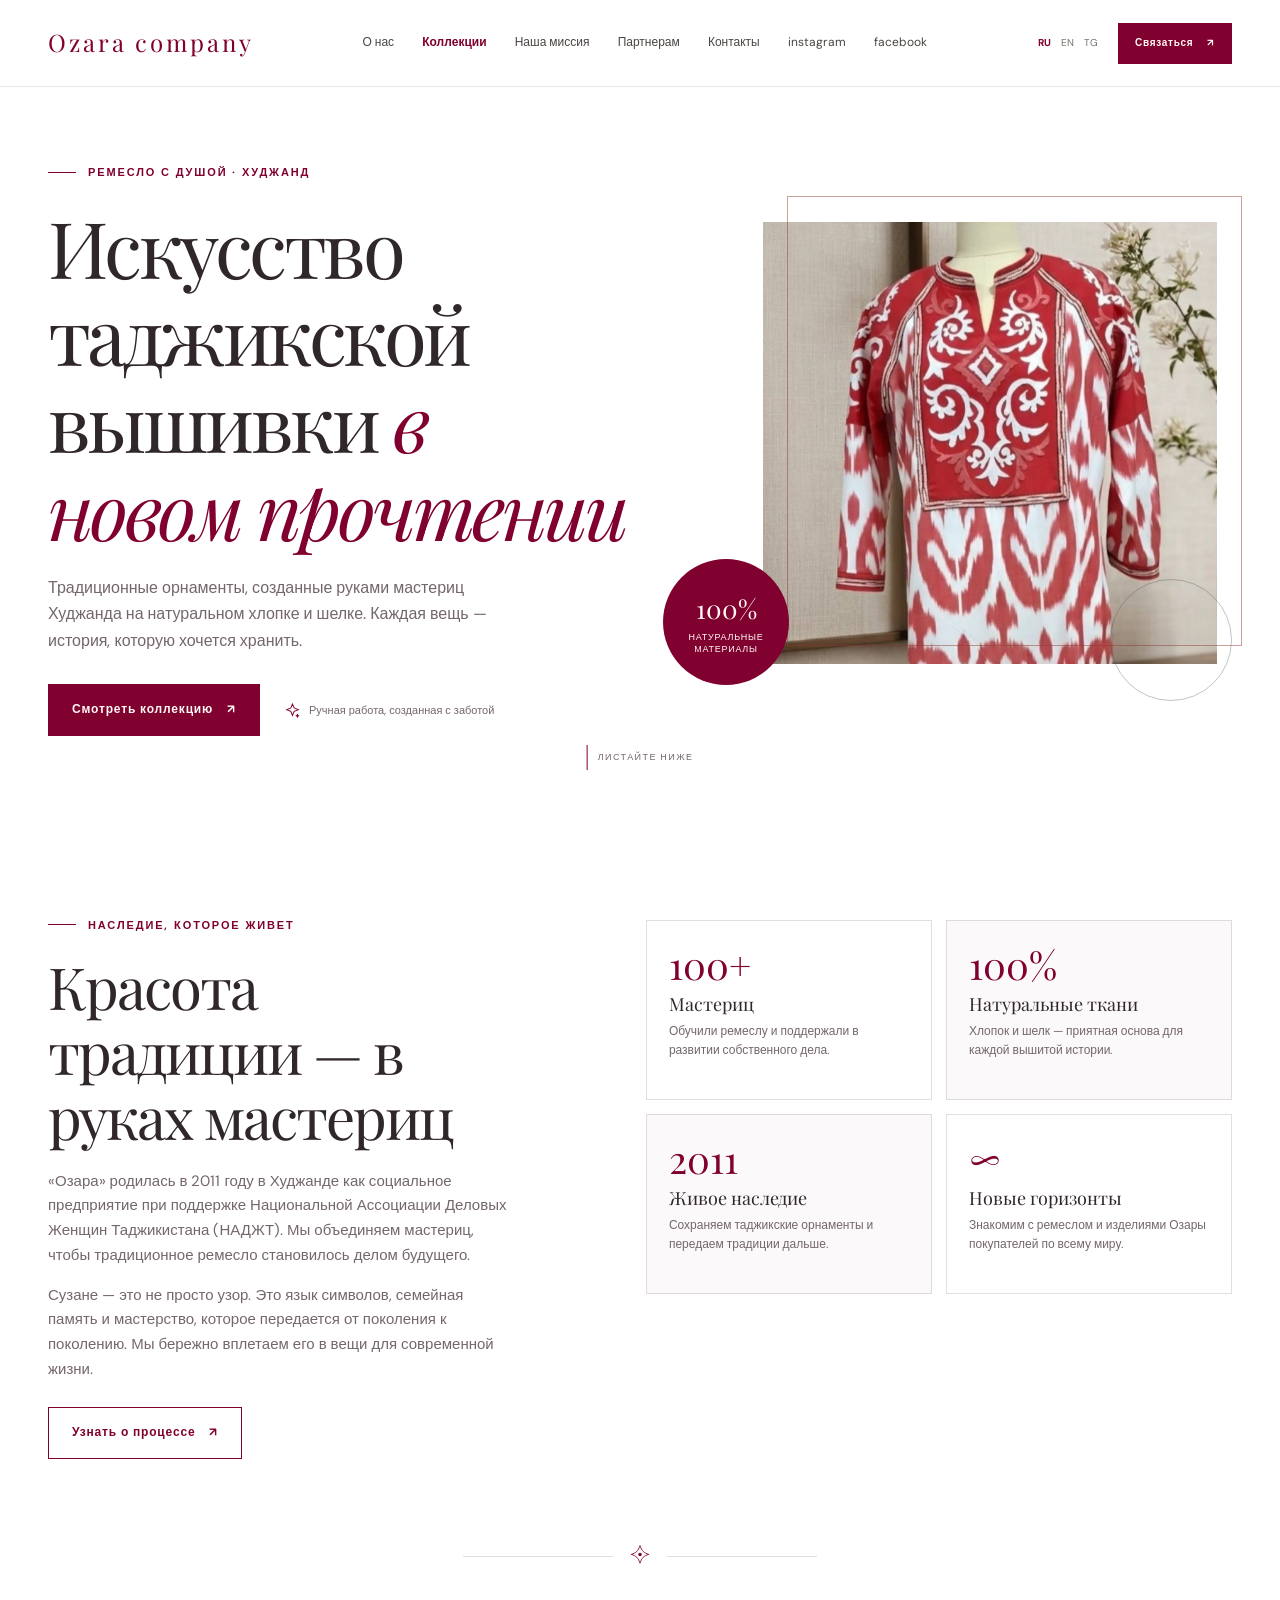
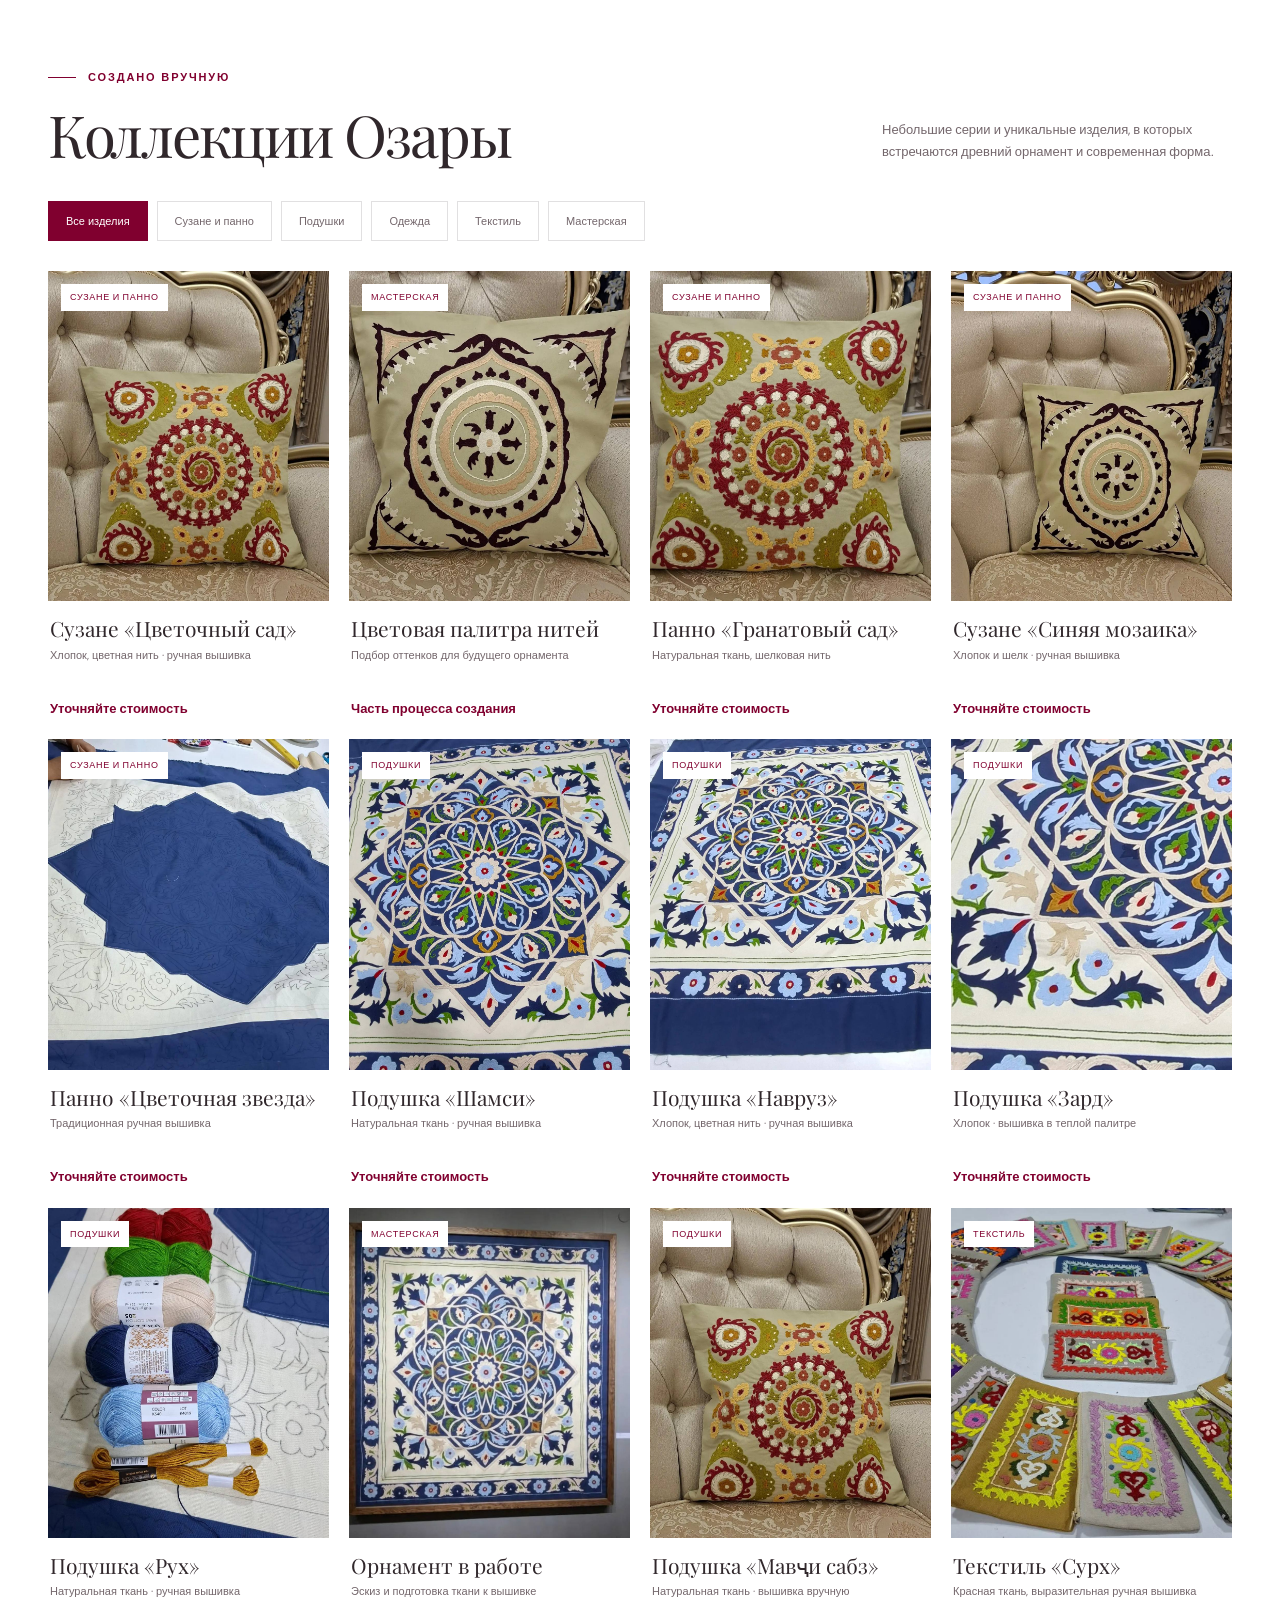
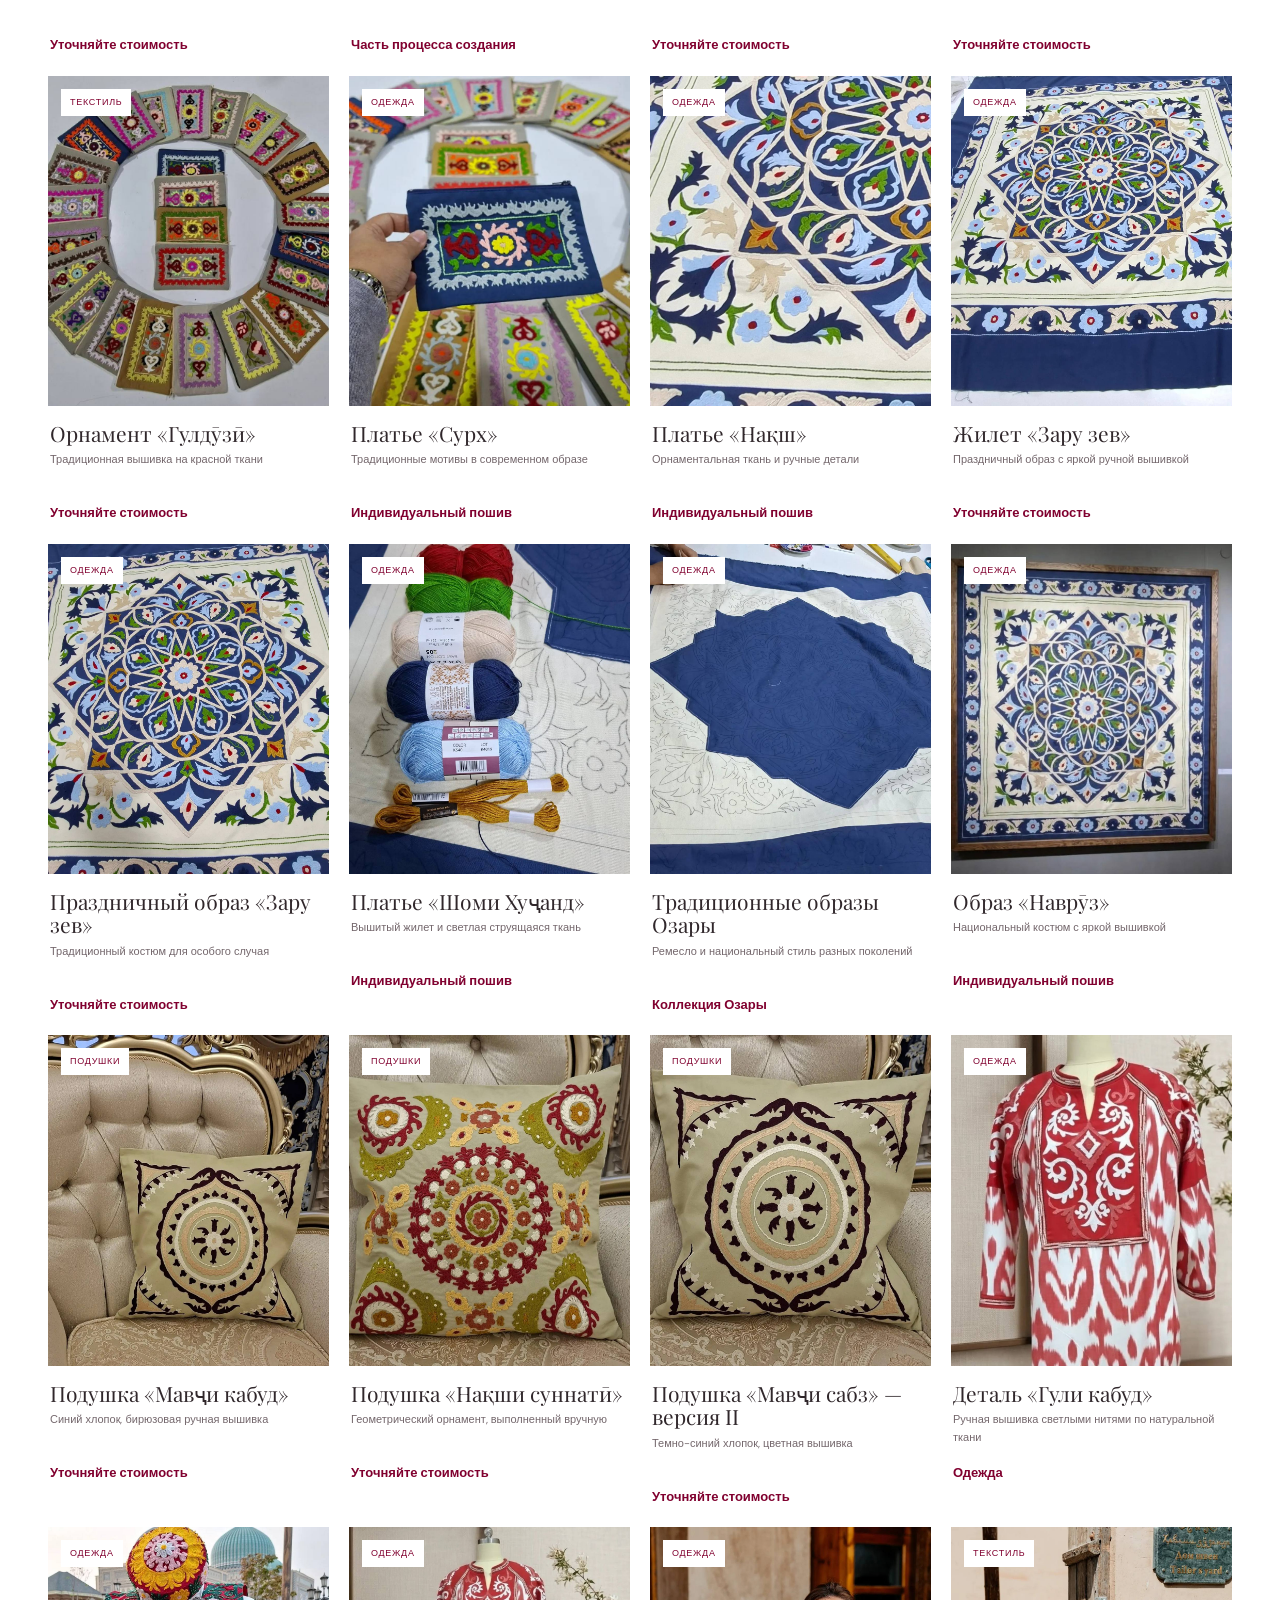
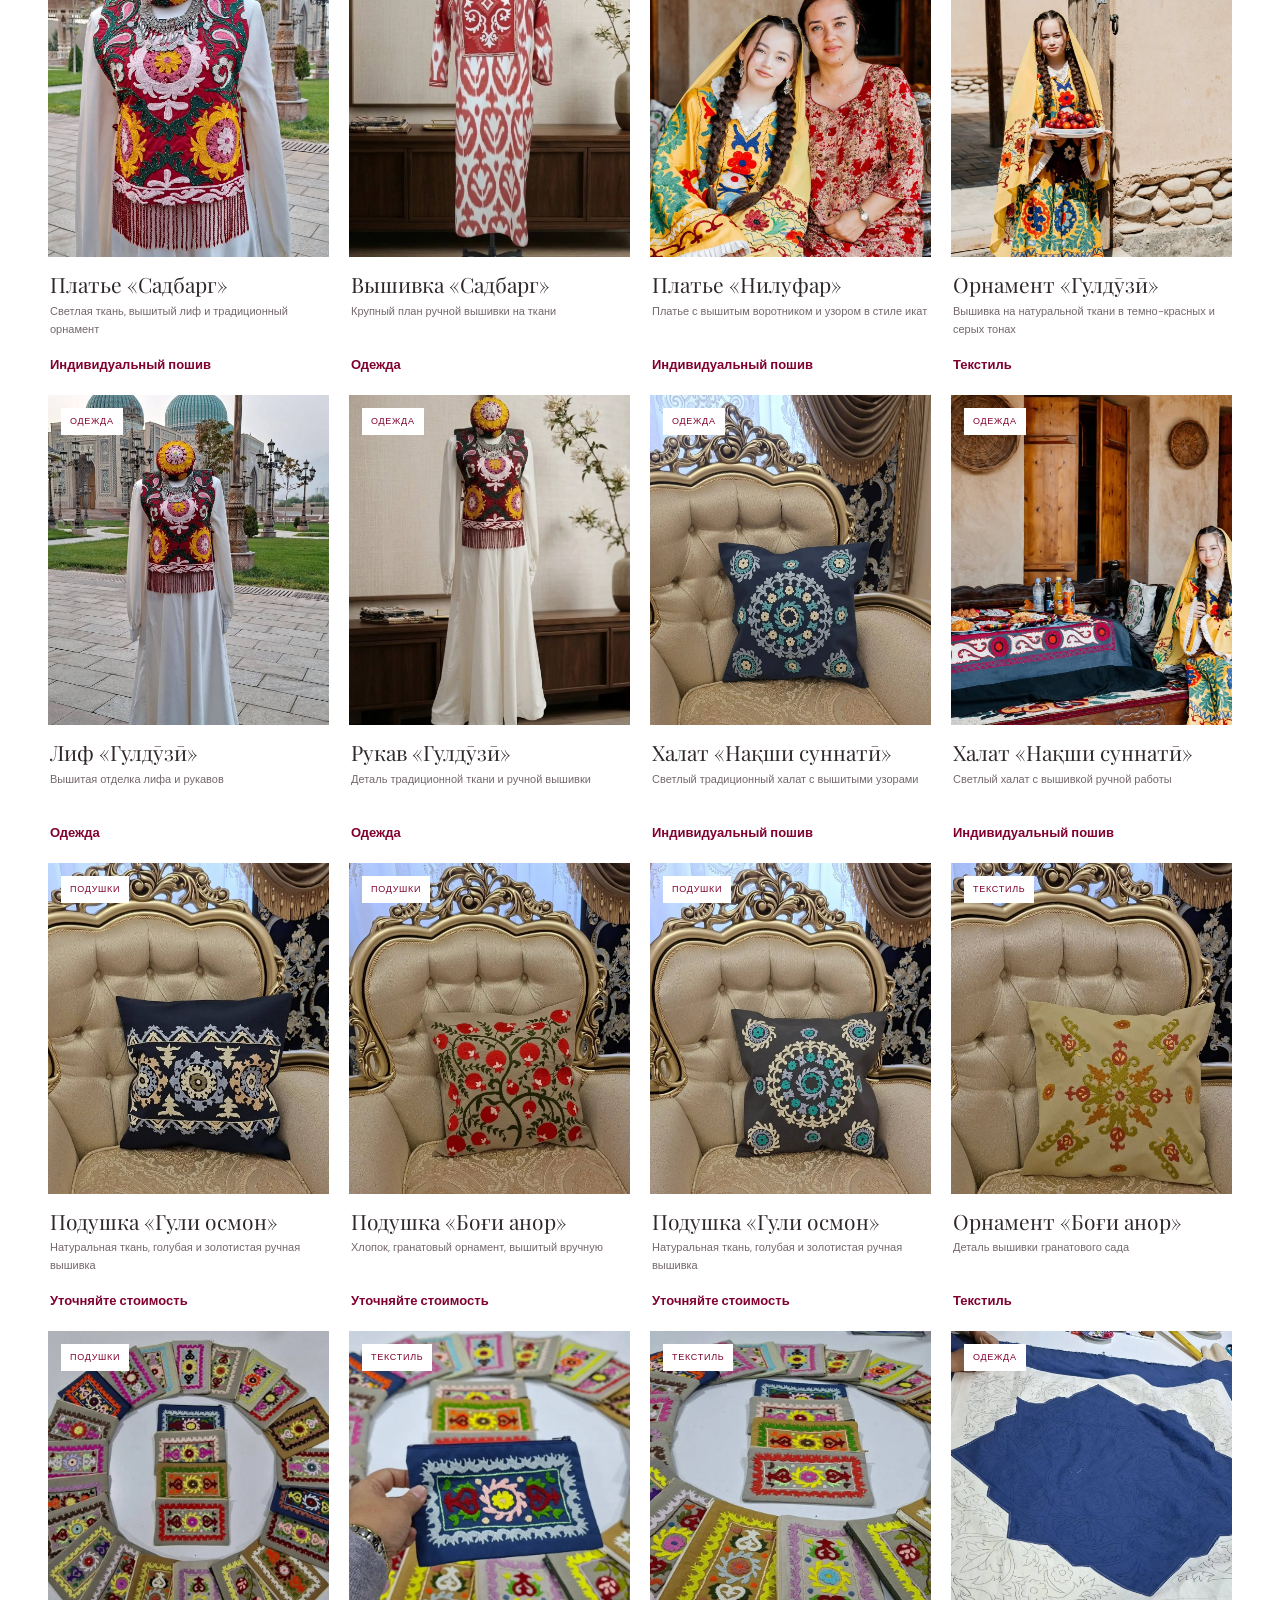
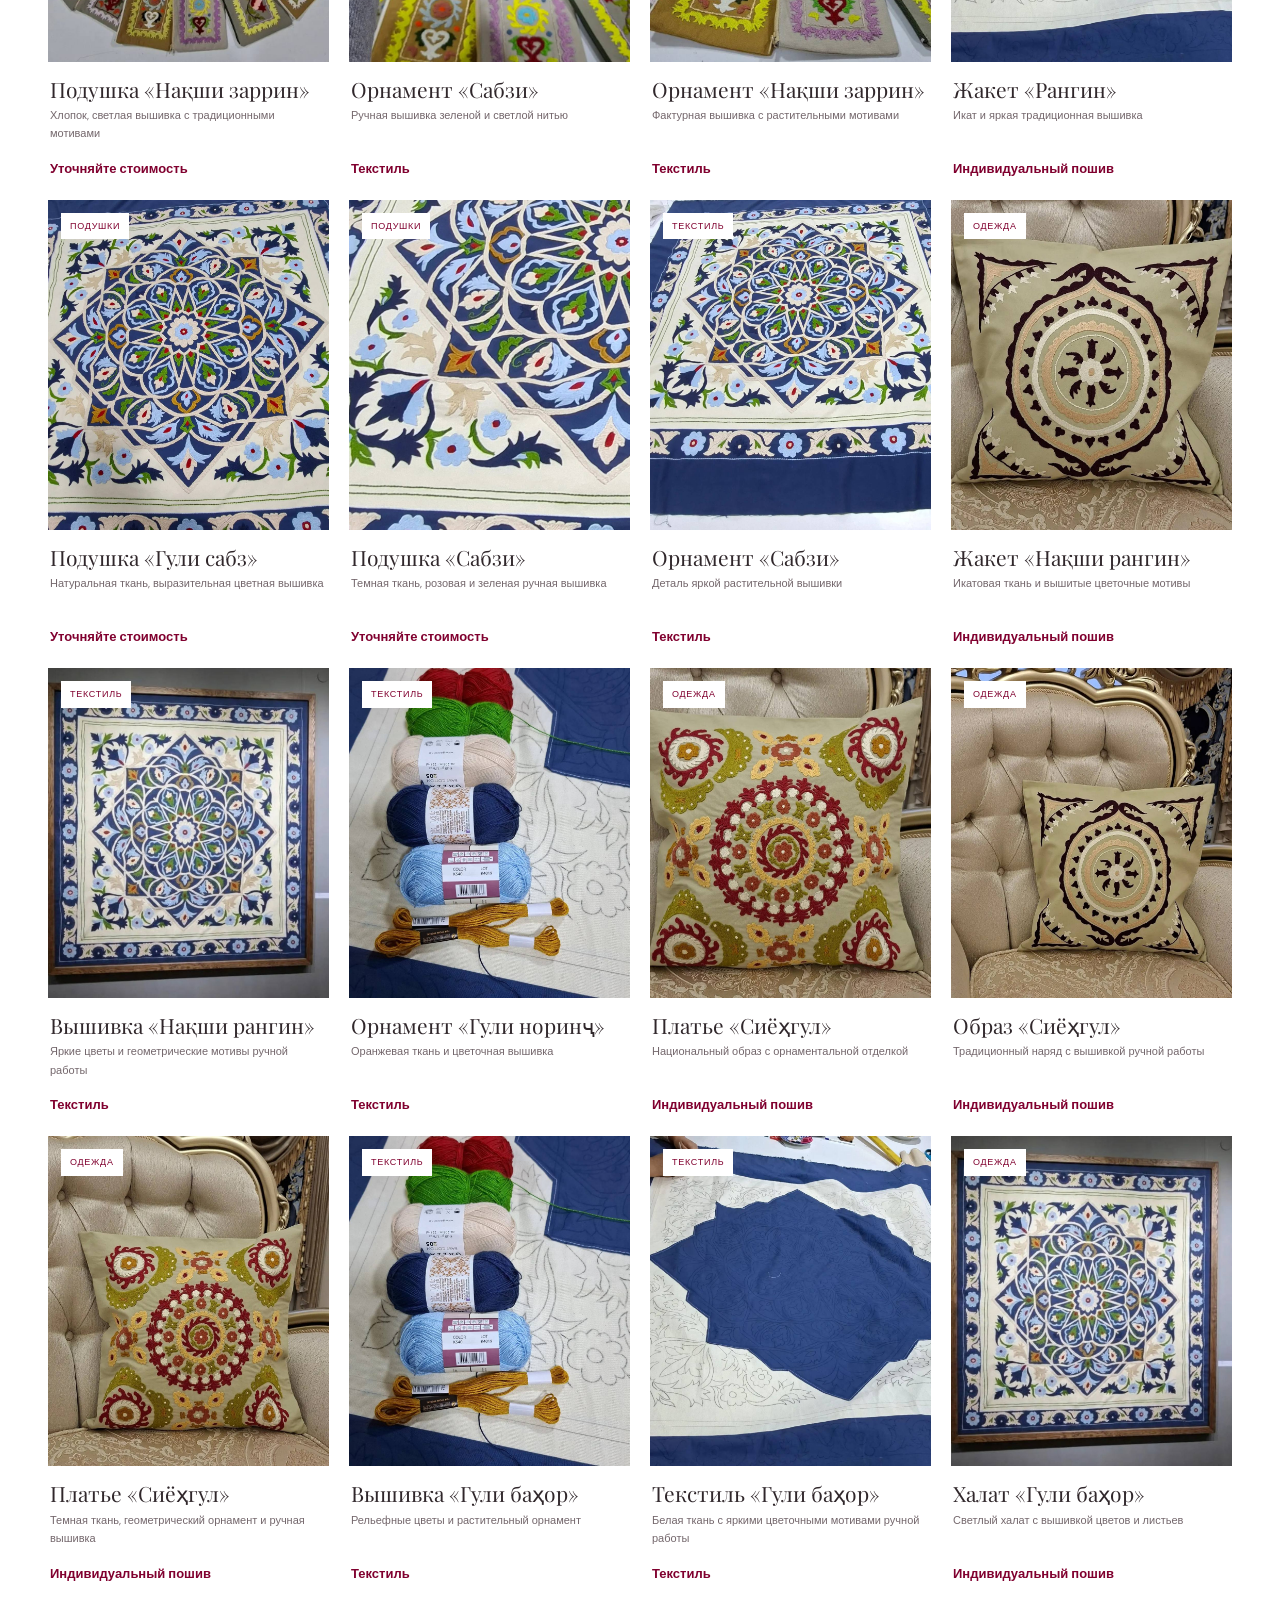
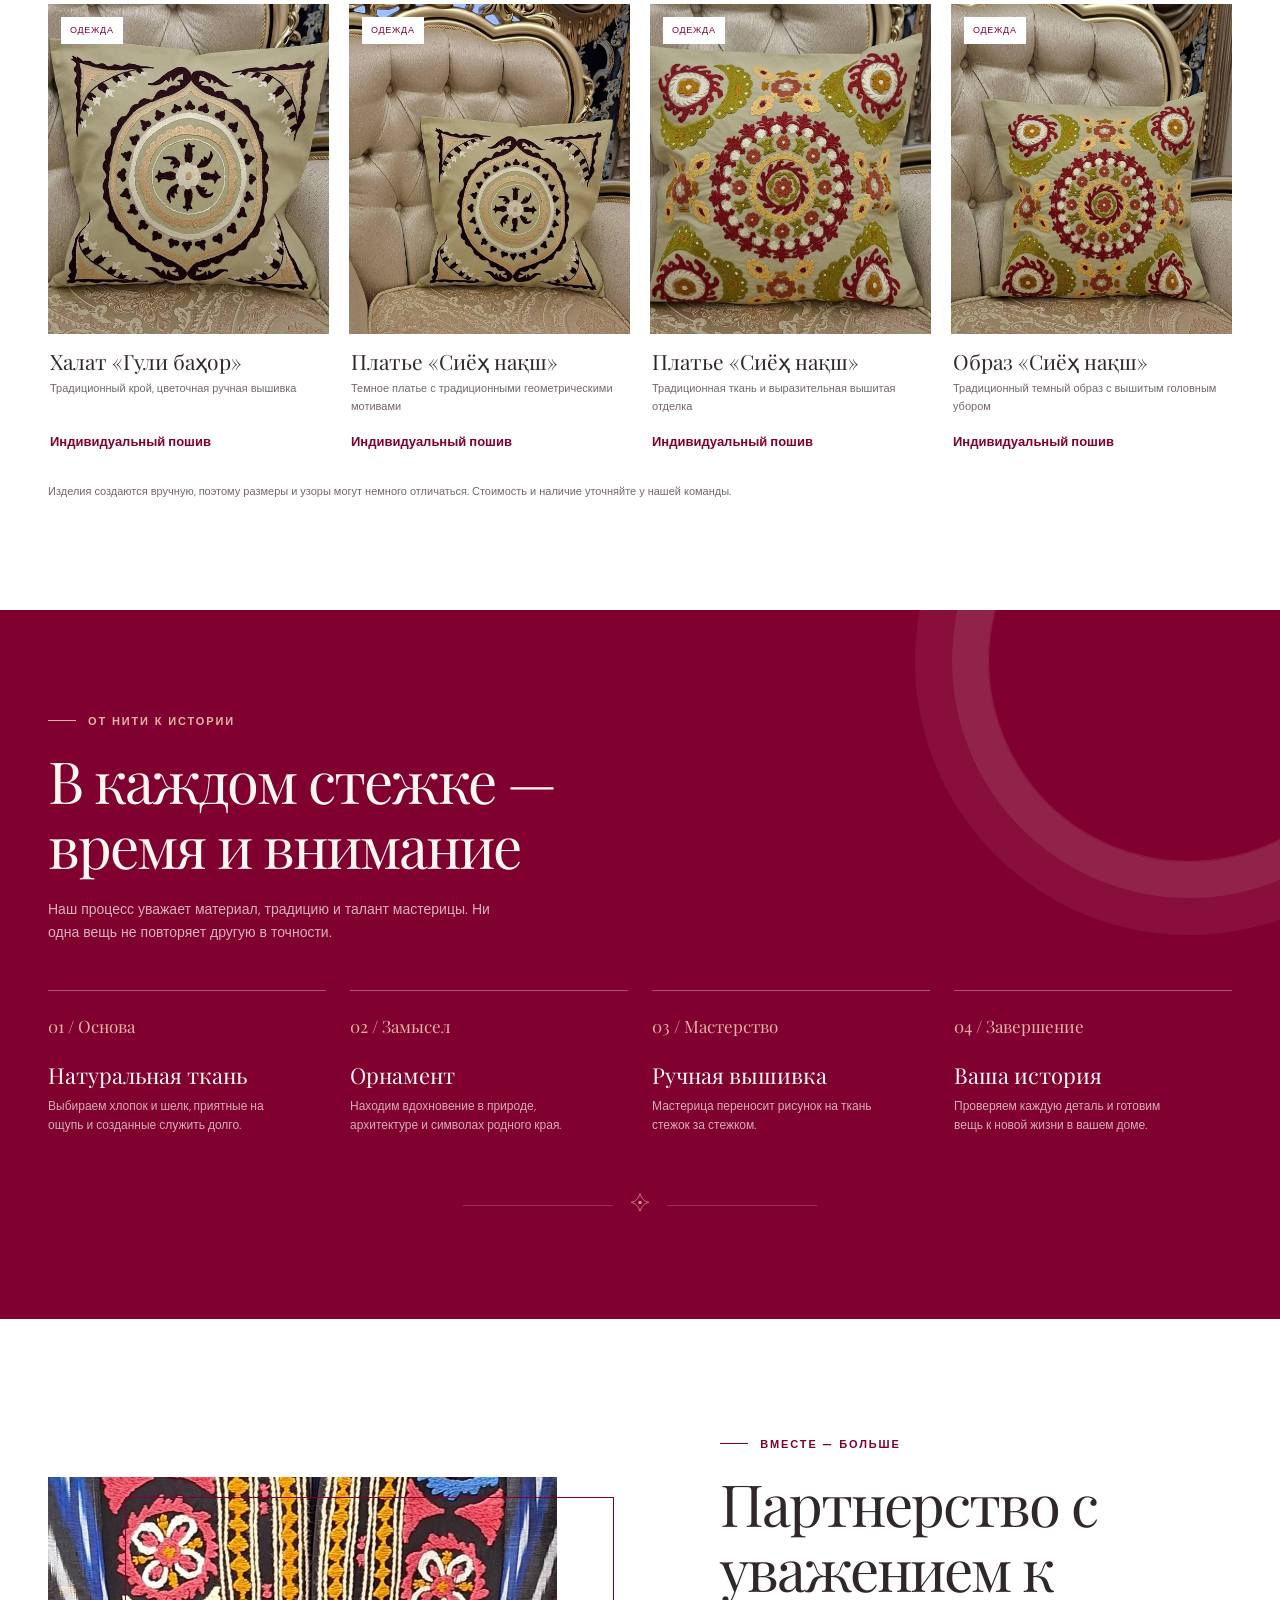
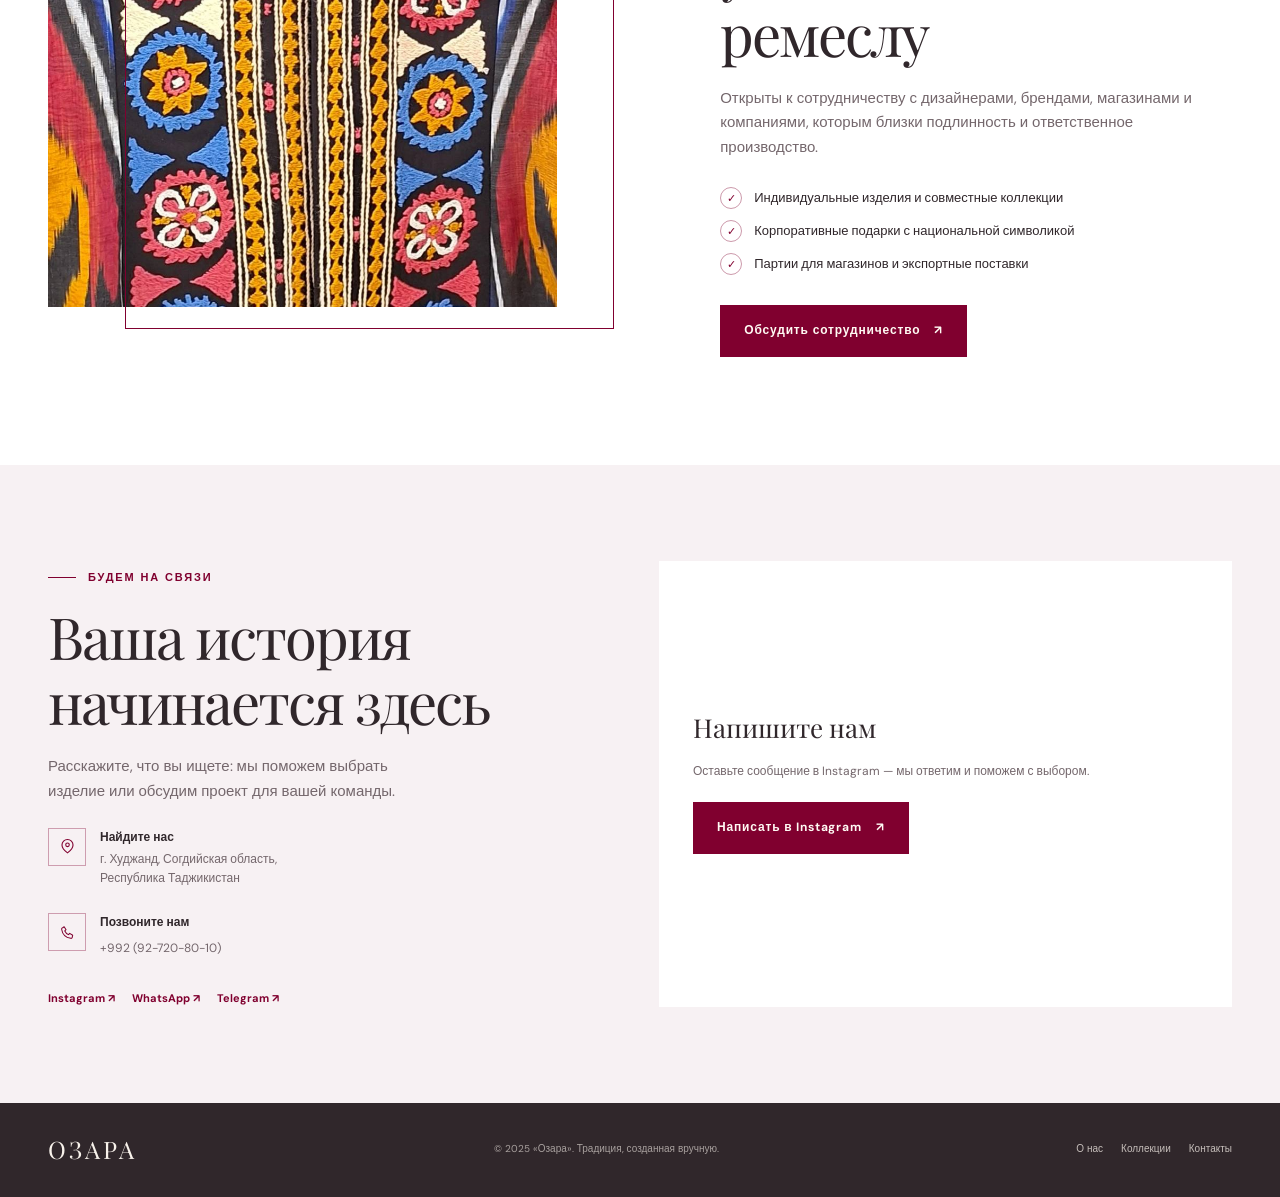
==== commit fbedc1ad: "Add files via upload" ====
--- a/ozara.html
+++ b/ozara.html
@@ -4,31 +4,23 @@
   <meta charset="UTF-8">
   <meta name="viewport" content="width=device-width, initial-scale=1.0">
   <meta name="theme-color" content="#ffffff">
-  <meta name="description" content="Озара — современное прочтение таджикской вышивки ручной работы. Сузане, текстиль и аксессуары из натуральных тканей, созданные мастерицами Худжанда.">
-  <title>Озара — искусство таджикской вышивки</title>
+  <meta name="description" content="Ozara — современное прочтение таджикской вышивки ручной работы. Сузане, текстиль и аксессуары из натуральных тканей, созданные мастерицами Худжанда.">
+  <title>Ozara — искусство таджикской вышивки</title>
   <link rel="preconnect" href="https://fonts.googleapis.com">
   <link rel="preconnect" href="https://fonts.gstatic.com" crossorigin>
   <link href="https://fonts.googleapis.com/css2?family=DM+Sans:wght@400;500;600;700&family=Playfair+Display:wght@400;500;600&display=swap" rel="stylesheet">
   <link rel="stylesheet" href="ozara.css">
-  <style>
-    .product-open { display: none; }
-    @media (max-width: 760px) {
-      .header-inner { flex-wrap: wrap; justify-content: center; padding: 8px 0; }
-      .nav { position: static; display: flex; flex-wrap: wrap; justify-content: center; gap: 8px 16px; padding: 8px 0; border: 0; background: transparent; }
-      .nav a { padding: 4px 0; border: 0; }
-      .header-actions { display: none; }
-    }
-  </style>
   </head>
 <body>
   <header class="header">
     <div class="container header-inner">
-      <a class="brand" href="#top" aria-label="Озара — на главную">
-        <img class="brand-logo" src="file:///C:/Users/User/AppData/Roaming/Code/agentSessionData/80e97514-b117-4c95-a31f-846310527b14/attachments/bdfec737-0887-4cc1-9a40-b3d460a65b97/Image%20from%20URL.png" alt="Логотип Озара">
+      <a class="brand" href="#top" aria-label="Ozara company  — на главную">
+        <span class="brand-name">Ozara company</span>
       </a>
+      <button class="menu-toggle" type="button" aria-label="Открыть меню" aria-expanded="false" aria-controls="main-nav"><span></span></button>
       <nav class="nav" id="main-nav" aria-label="Основная навигация">
         <a href="#about">О нас</a>
-        <a href="./ozara.html?view=collections#collections" target="_blank" rel="noopener">Коллекции</a>
+        <a href="#collections">Коллекции</a>
         <a href="#impact">Наша миссия</a>
         <a href="#partners">Партнерам</a>
         <a href="#contacts">Контакты</a>
@@ -36,7 +28,11 @@
         <a href="https://www.facebook.com/savingourheritagesavingourselves/" target="_blank" rel="noopener noreferrer">facebook</a>
       </nav>
       <div class="header-actions">
-        <span class="languages" aria-label="Язык страницы">RU</span>
+        <div class="languages" role="group" aria-label="Выбор языка">
+          <button type="button" lang="ru" aria-pressed="true">RU</button>
+          <button type="button" lang="en" aria-pressed="false">EN</button>
+          <button type="button" lang="tg" aria-pressed="false">TG</button>
+        </div>
         <a class="button header-contact" href="#contacts">Связаться <span aria-hidden="true">↗</span></a>
       </div>
     </div>
@@ -50,7 +46,7 @@
           <h1>Искусство таджикской вышивки <em>в новом прочтении</em></h1>
           <p>Традиционные орнаменты, созданные руками мастериц Худжанда на натуральном хлопке и шелке. Каждая вещь — история, которую хочется хранить.</p>
           <div class="hero-cta">
-            <a class="button" href="./ozara.html?view=collections#collections" target="_blank" rel="noopener">Смотреть коллекцию <span aria-hidden="true">↗</span></a>
+            <a class="button" href="#collections">Смотреть коллекцию <span aria-hidden="true">↗</span></a>
             <span class="hero-note">
               <svg viewBox="0 0 20 20" fill="none" aria-hidden="true"><path d="M10 2.5 12 7l4.8 2-4.8 2-2 4.8L8 11l-4.8-2L8 7l2-4.5Z" stroke="currentColor" stroke-width="1.2"/><path d="m15.7 13.6.9 1.8 1.9.9-1.9.8-.9 1.9-.8-1.9-1.9-.8 1.9-.9.8-1.8Z" fill="currentColor"/></svg>
               Ручная работа, созданная с заботой
@@ -58,7 +54,7 @@
           </div>
         </div>
         <div class="hero-art">
-          <img class="hero-photo" src="./images.jpg" alt="Фактура ткани и ручная вышивка в теплых природных оттенках">
+          <img class="hero-photo" src="./images/photo_26_2026-11-19_11-27-40.jpg" alt="Фактура ткани и ручная вышивка в теплых природных оттенках">
           <div class="hero-stamp"><strong>100%</strong><span>натуральные материалы</span></div>
         </div>
       </div>
@@ -90,97 +86,105 @@
           <div><span class="eyebrow">Создано вручную</span><h2>Коллекции Озары</h2></div>
           <p>Небольшие серии и уникальные изделия, в которых встречаются древний орнамент и современная форма.</p>
         </div>
-        <div class="product-grid">
+        <div class="filters" role="group" aria-label="Фильтр по категориям">
+          <button class="filter-button is-active" type="button" data-filter="all" aria-pressed="true">Все изделия</button>
+          <button class="filter-button" type="button" data-filter="decor" aria-pressed="false">Сузане и панно</button>
+          <button class="filter-button" type="button" data-filter="pillows" aria-pressed="false">Подушки</button>
+          <button class="filter-button" type="button" data-filter="clothing" aria-pressed="false">Одежда</button>
+          <button class="filter-button" type="button" data-filter="textile" aria-pressed="false">Текстиль</button>
+          <button class="filter-button" type="button" data-filter="process" aria-pressed="false">Мастерская</button>
+        </div>
+        <div class="product-grid" id="product-grid">
           <article class="product-card" data-category="decor" data-name="Сузане «Цветочный сад»" data-material="Хлопок, цветная нить, традиционная ручная вышивка" data-price="Уточняйте стоимость">
-            <div class="product-image-wrap"><img class="product-image" src="file:///C:/Users/User/AppData/Roaming/Code/agentSessionData/80e97514-b117-4c95-a31f-846310527b14/attachments/a5434e09-8bdb-4205-a7fa-9512b98ae7c1/photo_1_2026-11-19_08-47-59.jpg" alt="Деталь яркой таджикской вышивки сузане" loading="lazy"><span class="product-tag">Сузане и панно</span></div>
+            <div class="product-image-wrap"><img class="product-image" src="./images/photo_1_2026-11-19_11-27-40.jpg" alt="Деталь яркой таджикской вышивки сузане" loading="lazy"><span class="product-tag">Сузане и панно</span></div>
             <div class="product-info"><h3>Сузане «Цветочный сад»</h3><p>Хлопок, цветная нить · ручная вышивка</p><div class="product-bottom"><span class="product-price">Уточняйте стоимость</span><button class="text-link product-open" type="button">Подробнее ↗</button></div></div>
           </article>
           <article class="product-card" data-category="process" data-name="Цветовая палитра нитей" data-material="Нити для ручной вышивки по натуральному хлопку" data-price="Часть процесса создания">
-            <div class="product-image-wrap"><img class="product-image" src="file:///C:/Users/User/AppData/Roaming/Code/agentSessionData/80e97514-b117-4c95-a31f-846310527b14/attachments/ec628f02-c9c6-4e22-a264-705bcdb2074f/photo_4_2026-11-19_08-47-59.jpg" alt="Цветные нити для ручной вышивки на ткани" loading="lazy"><span class="product-tag">Мастерская</span></div>
+            <div class="product-image-wrap"><img class="product-image" src="./images/photo_4_2026-11-19_11-27-40.jpg" alt="Цветные нити для ручной вышивки на ткани" loading="lazy"><span class="product-tag">Мастерская</span></div>
             <div class="product-info"><h3>Цветовая палитра нитей</h3><p>Подбор оттенков для будущего орнамента</p><div class="product-bottom"><span class="product-price">Мастерская Озары</span><button class="text-link product-open" type="button">Подробнее ↗</button></div></div>
           </article>
           <article class="product-card" data-category="decor" data-name="Панно «Гранатовый сад»" data-material="Натуральная ткань, шелковая нить, ручная вышивка" data-price="Уточняйте стоимость">
-            <div class="product-image-wrap"><img class="product-image" src="file:///C:/Users/User/AppData/Roaming/Code/agentSessionData/80e97514-b117-4c95-a31f-846310527b14/attachments/4d92710e-88cf-4eb5-a44c-13581e485384/photo_2_2026-11-19_08-47-59.jpg" alt="Панно сузане с симметричным цветочным орнаментом" loading="lazy"><span class="product-tag">Сузане и панно</span></div>
+            <div class="product-image-wrap"><img class="product-image" src="./images/photo_2_2026-11-19_11-27-40.jpg" alt="Панно сузане с симметричным цветочным орнаментом" loading="lazy"><span class="product-tag">Сузане и панно</span></div>
             <div class="product-info"><h3>Панно «Гранатовый сад»</h3><p>Натуральная ткань, шелковая нить</p><div class="product-bottom"><span class="product-price">Уточняйте стоимость</span><button class="text-link product-open" type="button">Подробнее ↗</button></div></div>
           </article>
           <article class="product-card" data-category="decor" data-name="Сузане «Синяя мозаика»" data-material="Хлопок, шелк, традиционная ручная вышивка" data-price="Уточняйте стоимость">
-            <div class="product-image-wrap"><img class="product-image" src="file:///C:/Users/User/AppData/Roaming/Code/agentSessionData/80e97514-b117-4c95-a31f-846310527b14/attachments/7d978d10-d0ed-47d5-84f0-b87da8e034cb/photo_3_2026-11-19_08-47-59.jpg" alt="Сузане с синим геометрическим и цветочным орнаментом" loading="lazy"><span class="product-tag">Сузане и панно</span></div>
+            <div class="product-image-wrap"><img class="product-image" src="./images/photo_3_2026-11-19_11-27-40.jpg" alt="Сузане с синим геометрическим и цветочным орнаментом" loading="lazy"><span class="product-tag">Сузане и панно</span></div>
             <div class="product-info"><h3>Сузане «Синяя мозаика»</h3><p>Хлопок и шелк · ручная вышивка</p><div class="product-bottom"><span class="product-price">Уточняйте стоимость</span><button class="text-link product-open" type="button">Подробнее ↗</button></div></div>
           </article>
           <article class="product-card" data-category="decor" data-name="Панно «Цветочная звезда»" data-material="Ткань, цветная нить, традиционная вышивка" data-price="Уточняйте стоимость">
-            <div class="product-image-wrap"><img class="product-image" src="file:///C:/Users/User/AppData/Roaming/Code/agentSessionData/80e97514-b117-4c95-a31f-846310527b14/attachments/4a6e87f0-214d-49a7-810c-1f1179fc75db/photo_6_2026-11-19_08-48-00.jpg" alt="Оформленное в рамку сузане с цветочной звездой" loading="lazy"><span class="product-tag">Сузане и панно</span></div>
+            <div class="product-image-wrap"><img class="product-image" src="./images/photo_6_2026-11-19_11-27-40.jpg" alt="Оформленное в рамку сузане с цветочной звездой" loading="lazy"><span class="product-tag">Сузане и панно</span></div>
             <div class="product-info"><h3>Панно «Цветочная звезда»</h3><p>Традиционная ручная вышивка</p><div class="product-bottom"><span class="product-price">Уточняйте стоимость</span><button class="text-link product-open" type="button">Подробнее ↗</button></div></div>
           </article>
           <article class="product-card" data-category="pillows" data-name="Подушка «Шамси»" data-material="Натуральная ткань, ручная вышивка в темной гамме" data-price="Уточняйте стоимость">
-            <div class="product-image-wrap"><img class="product-image" src="file:///C:/Users/User/AppData/Roaming/Code/agentSessionData/80e97514-b117-4c95-a31f-846310527b14/attachments/b58fc2bc-5fe7-425c-81c3-e64e229c9b67/photo_8_2026-11-19_08-48-00.jpg" alt="Подушка с центральным геометрическим орнаментом" loading="lazy"><span class="product-tag">Подушки</span></div>
+            <div class="product-image-wrap"><img class="product-image" src="./images/photo_8_2026-11-19_11-27-40.jpg" alt="Подушка с центральным геометрическим орнаментом" loading="lazy"><span class="product-tag">Подушки</span></div>
             <div class="product-info"><h3>Подушка «Шамси»</h3><p>Натуральная ткань · ручная вышивка</p><div class="product-bottom"><span class="product-price">Уточняйте стоимость</span><button class="text-link product-open" type="button">Подробнее ↗</button></div></div>
           </article>
           <article class="product-card" data-category="pillows" data-name="Подушка «Навруз»" data-material="Хлопок, цветная нить, цветочная вышивка" data-price="Уточняйте стоимость">
-            <div class="product-image-wrap"><img class="product-image" src="file:///C:/Users/User/AppData/Roaming/Code/agentSessionData/80e97514-b117-4c95-a31f-846310527b14/attachments/d7e22818-9757-4e5d-a00b-9df424d7c5ac/photo_9_2026-11-19_08-48-00.jpg" alt="Подушка Навруз с цветочной вышивкой" loading="lazy"><span class="product-tag">Подушки</span></div>
+            <div class="product-image-wrap"><img class="product-image" src="./images/photo_9_2026-11-19_11-27-40.jpg" alt="Подушка Навруз с цветочной вышивкой" loading="lazy"><span class="product-tag">Подушки</span></div>
             <div class="product-info"><h3>Подушка «Навруз»</h3><p>Хлопок, цветная нить · ручная вышивка</p><div class="product-bottom"><span class="product-price">Уточняйте стоимость</span><button class="text-link product-open" type="button">Подробнее ↗</button></div></div>
           </article>
           <article class="product-card" data-category="pillows" data-name="Подушка «Зард»" data-material="Хлопок, вышивка в натуральной цветовой палитре" data-price="Уточняйте стоимость">
-            <div class="product-image-wrap"><img class="product-image" src="file:///C:/Users/User/AppData/Roaming/Code/agentSessionData/80e97514-b117-4c95-a31f-846310527b14/attachments/342ebb17-c7dc-4cfd-a036-287eef2dc935/photo_10_2026-11-19_08-48-00.jpg" alt="Подушка Зард с вышитыми растительными мотивами" loading="lazy"><span class="product-tag">Подушки</span></div>
+            <div class="product-image-wrap"><img class="product-image" src="./images/photo_10_2026-11-19_11-27-40.jpg" alt="Подушка Зард с вышитыми растительными мотивами" loading="lazy"><span class="product-tag">Подушки</span></div>
             <div class="product-info"><h3>Подушка «Зард»</h3><p>Хлопок · вышивка в теплой палитре</p><div class="product-bottom"><span class="product-price">Уточняйте стоимость</span><button class="text-link product-open" type="button">Подробнее ↗</button></div></div>
           </article>
           <article class="product-card" data-category="pillows" data-name="Подушка «Рух»" data-material="Натуральная ткань, декоративная ручная вышивка" data-price="Уточняйте стоимость">
-            <div class="product-image-wrap"><img class="product-image" src="file:///C:/Users/User/AppData/Roaming/Code/agentSessionData/80e97514-b117-4c95-a31f-846310527b14/attachments/d9d85ddd-f6f1-4f13-b02a-c6497569b0c1/photo_7_2026-11-19_08-48-00.jpg" alt="Подушка Рух с крупным центральным орнаментом" loading="lazy"><span class="product-tag">Подушки</span></div>
+            <div class="product-image-wrap"><img class="product-image" src="./images/photo_7_2026-11-19_11-27-40.jpg" alt="Подушка Рух с крупным центральным орнаментом" loading="lazy"><span class="product-tag">Подушки</span></div>
             <div class="product-info"><h3>Подушка «Рух»</h3><p>Натуральная ткань · ручная вышивка</p><div class="product-bottom"><span class="product-price">Уточняйте стоимость</span><button class="text-link product-open" type="button">Подробнее ↗</button></div></div>
           </article>
           <article class="product-card" data-category="process" data-name="Орнамент в работе" data-material="Традиционный узор, подготовленный мастерицей к ручной вышивке" data-price="Часть процесса создания">
-            <div class="product-image-wrap"><img class="product-image" src="file:///C:/Users/User/AppData/Roaming/Code/agentSessionData/80e97514-b117-4c95-a31f-846310527b14/attachments/7c04d0cb-7f1c-4c05-aaa9-dcd665f09ff8/photo_5_2026-11-19_08-48-00.jpg" alt="Мастерица размечает традиционный орнамент на ткани" loading="lazy"><span class="product-tag">Мастерская</span></div>
+            <div class="product-image-wrap"><img class="product-image" src="./images/photo_5_2026-11-19_11-27-40.jpg" alt="Мастерица размечает традиционный орнамент на ткани" loading="lazy"><span class="product-tag">Мастерская</span></div>
             <div class="product-info"><h3>Орнамент в работе</h3><p>Эскиз и подготовка ткани к вышивке</p><div class="product-bottom"><span class="product-price">Мастерская Озары</span><button class="text-link product-open" type="button">Подробнее ↗</button></div></div>
           </article>
           <article class="product-card" data-category="pillows" data-name="Подушка «Мавҷи сабз»" data-material="Натуральная ткань, хлопковые нити, ручная вышивка" data-price="Уточняйте стоимость">
-            <div class="product-image-wrap"><img class="product-image" src="file:///C:/Users/User/AppData/Roaming/Code/agentSessionData/80e97514-b117-4c95-a31f-846310527b14/attachments/bcae9d20-10b4-4127-8b75-d91fd4be2f7b/photo_1_2026-11-19_08-54-10.jpg" alt="Подушка с бирюзовым растительным орнаментом" loading="lazy"><span class="product-tag">Подушки</span></div>
+            <div class="product-image-wrap"><img class="product-image" src="./images/photo_1_2026-11-19_11-27-40.jpg" alt="Подушка с бирюзовым растительным орнаментом" loading="lazy"><span class="product-tag">Подушки</span></div>
             <div class="product-info"><h3>Подушка «Мавҷи сабз»</h3><p>Натуральная ткань · вышивка вручную</p><div class="product-bottom"><span class="product-price">Уточняйте стоимость</span><button class="text-link product-open" type="button">Подробнее ↗</button></div></div>
           </article>
           <article class="product-card" data-category="textile" data-name="Текстиль «Сурх»" data-material="Ткань и хлопковая нить, традиционный ручной орнамент" data-price="Уточняйте стоимость">
-            <div class="product-image-wrap"><img class="product-image" src="file:///C:/Users/User/AppData/Roaming/Code/agentSessionData/80e97514-b117-4c95-a31f-846310527b14/attachments/21234bc3-07d3-47a1-abc1-06bb621260c2/photo_13_2026-11-19_08-54-10.jpg" alt="Крупный план красной ткани с белой традиционной вышивкой" loading="lazy"><span class="product-tag">Текстиль</span></div>
+            <div class="product-image-wrap"><img class="product-image" src="./images/photo_13_2026-11-19_11-27-40.jpg" alt="Крупный план красной ткани с белой традиционной вышивкой" loading="lazy"><span class="product-tag">Текстиль</span></div>
             <div class="product-info"><h3>Текстиль «Сурх»</h3><p>Красная ткань, выразительная ручная вышивка</p><div class="product-bottom"><span class="product-price">Уточняйте стоимость</span><button class="text-link product-open" type="button">Подробнее ↗</button></div></div>
           </article>
           <article class="product-card" data-category="textile" data-name="Орнамент «Гулдӯзӣ»" data-material="Ткань с традиционной вышивкой белыми и красными нитями" data-price="Уточняйте стоимость">
-            <div class="product-image-wrap"><img class="product-image" src="file:///C:/Users/User/AppData/Roaming/Code/agentSessionData/80e97514-b117-4c95-a31f-846310527b14/attachments/dba8c1c2-9691-4e14-8bc6-127c88e16c2e/photo_12_2026-11-19_08-54-10.jpg" alt="Красный вышитый текстиль с традиционными белыми узорами" loading="lazy"><span class="product-tag">Текстиль</span></div>
+            <div class="product-image-wrap"><img class="product-image" src="./images/photo_12_2026-11-19_11-27-40.jpg" alt="Красный вышитый текстиль с традиционными белыми узорами" loading="lazy"><span class="product-tag">Текстиль</span></div>
             <div class="product-info"><h3>Орнамент «Гулдӯзӣ»</h3><p>Традиционная вышивка на красной ткани</p><div class="product-bottom"><span class="product-price">Уточняйте стоимость</span><button class="text-link product-open" type="button">Подробнее ↗</button></div></div>
           </article>
           <article class="product-card" data-category="clothing" data-name="Платье «Сурх»" data-material="Традиционный крой, орнаментальная вышивка и принт" data-price="Индивидуальный пошив">
-            <div class="product-image-wrap"><img class="product-image" src="file:///C:/Users/User/AppData/Roaming/Code/agentSessionData/80e97514-b117-4c95-a31f-846310527b14/attachments/f4213369-7b06-412e-8c83-ac249dda06bf/photo_11_2026-11-19_08-54-10.jpg" alt="Красное таджикское платье с белой вышивкой" loading="lazy"><span class="product-tag">Одежда</span></div>
+            <div class="product-image-wrap"><img class="product-image" src="./images/photo_11_2026-11-19_11-27-40.jpg" alt="Красное таджикское платье с белой вышивкой" loading="lazy"><span class="product-tag">Одежда</span></div>
             <div class="product-info"><h3>Платье «Сурх»</h3><p>Традиционные мотивы в современном образе</p><div class="product-bottom"><span class="product-price">Индивидуальный пошив</span><button class="text-link product-open" type="button">Подробнее ↗</button></div></div>
           </article>
           <article class="product-card" data-category="clothing" data-name="Платье «Нақш»" data-material="Ткань с традиционным орнаментом и вышитым лифом" data-price="Индивидуальный пошив">
-            <div class="product-image-wrap"><img class="product-image" src="file:///C:/Users/User/AppData/Roaming/Code/agentSessionData/80e97514-b117-4c95-a31f-846310527b14/attachments/7231b371-b721-4ecb-ba08-6170dcd436f9/photo_10_2026-11-19_08-54-10.jpg" alt="Традиционное красно-белое платье в полный рост" loading="lazy"><span class="product-tag">Одежда</span></div>
+            <div class="product-image-wrap"><img class="product-image" src="./images/photo_10_2026-11-19_11-27-40.jpg" alt="Традиционное красно-белое платье в полный рост" loading="lazy"><span class="product-tag">Одежда</span></div>
             <div class="product-info"><h3>Платье «Нақш»</h3><p>Орнаментальная ткань и ручные детали</p><div class="product-bottom"><span class="product-price">Индивидуальный пошив</span><button class="text-link product-open" type="button">Подробнее ↗</button></div></div>
           </article>
           <article class="product-card" data-category="clothing" data-name="Жилет «Зару зев»" data-material="Бархатный жилет с яркой декоративной вышивкой" data-price="Уточняйте стоимость">
-            <div class="product-image-wrap"><img class="product-image" src="file:///C:/Users/User/AppData/Roaming/Code/agentSessionData/80e97514-b117-4c95-a31f-846310527b14/attachments/d93cfee2-8895-4e8b-8b4d-fe34170bb4da/photo_9_2026-11-19_08-54-10.jpg" alt="Традиционный расшитый жилет и головной убор" loading="lazy"><span class="product-tag">Одежда</span></div>
+            <div class="product-image-wrap"><img class="product-image" src="./images/photo_9_2026-11-19_11-27-40.jpg" alt="Традиционный расшитый жилет и головной убор" loading="lazy"><span class="product-tag">Одежда</span></div>
             <div class="product-info"><h3>Жилет «Зару зев»</h3><p>Праздничный образ с яркой ручной вышивкой</p><div class="product-bottom"><span class="product-price">Уточняйте стоимость</span><button class="text-link product-open" type="button">Подробнее ↗</button></div></div>
           </article>
           <article class="product-card" data-category="clothing" data-name="Праздничный образ «Зару зев»" data-material="Традиционный костюм с вышитым жилетом и головным убором" data-price="Уточняйте стоимость">
-            <div class="product-image-wrap"><img class="product-image" src="file:///C:/Users/User/AppData/Roaming/Code/agentSessionData/80e97514-b117-4c95-a31f-846310527b14/attachments/38e53111-2b88-4356-8047-11ad69a4e213/photo_8_2026-11-19_08-54-10.jpg" alt="Национальный костюм на фоне исторической архитектуры" loading="lazy"><span class="product-tag">Одежда</span></div>
+            <div class="product-image-wrap"><img class="product-image" src="./images/photo_8_2026-11-19_11-27-40.jpg" alt="Национальный костюм на фоне исторической архитектуры" loading="lazy"><span class="product-tag">Одежда</span></div>
             <div class="product-info"><h3>Образ «Зару зев»</h3><p>Традиционный костюм для особого случая</p><div class="product-bottom"><span class="product-price">Уточняйте стоимость</span><button class="text-link product-open" type="button">Подробнее ↗</button></div></div>
           </article>
           <article class="product-card" data-category="clothing" data-name="Платье «Шоми Хуҷанд»" data-material="Светлая ткань, вышитый жилет, ручная отделка" data-price="Индивидуальный пошив">
-            <div class="product-image-wrap"><img class="product-image" src="file:///C:/Users/User/AppData/Roaming/Code/agentSessionData/80e97514-b117-4c95-a31f-846310527b14/attachments/d0fbc535-8bbb-4d96-a7f9-351f3876ee16/photo_7_2026-11-19_08-54-10.jpg" alt="Светлый традиционный костюм с расшитым жилетом" loading="lazy"><span class="product-tag">Одежда</span></div>
+            <div class="product-image-wrap"><img class="product-image" src="./images/photo_7_2026-11-19_11-27-40.jpg" alt="Светлый традиционный костюм с расшитым жилетом" loading="lazy"><span class="product-tag">Одежда</span></div>
             <div class="product-info"><h3>Платье «Шоми Хуҷанд»</h3><p>Вышитый жилет и светлая струящаяся ткань</p><div class="product-bottom"><span class="product-price">Индивидуальный пошив</span><button class="text-link product-open" type="button">Подробнее ↗</button></div></div>
           </article>
           <article class="product-card" data-category="clothing" data-name="Традиционные образы Озары" data-material="Национальные костюмы и вышитые детали ручной работы" data-price="Коллекция Озары">
-            <div class="product-image-wrap"><img class="product-image" src="file:///C:/Users/User/AppData/Roaming/Code/agentSessionData/80e97514-b117-4c95-a31f-846310527b14/attachments/5102ca64-66e1-4031-8160-780f151cdcc7/photo_6_2026-11-19_08-54-10.jpg" alt="Две женщины в яркой таджикской одежде с вышивкой" loading="lazy"><span class="product-tag">Одежда</span></div>
+            <div class="product-image-wrap"><img class="product-image" src="./images/photo_6_2026-11-19_11-27-40.jpg" alt="Две женщины в яркой таджикской одежде с вышивкой" loading="lazy"><span class="product-tag">Одежда</span></div>
             <div class="product-info"><h3>Традиционные образы</h3><p>Ремесло и национальный стиль разных поколений</p><div class="product-bottom"><span class="product-price">Коллекция Озары</span><button class="text-link product-open" type="button">Подробнее ↗</button></div></div>
           </article>
           <article class="product-card" data-category="clothing" data-name="Образ «Наврӯз»" data-material="Традиционное платье с яркой вышивкой и национальным орнаментом" data-price="Индивидуальный пошив">
-            <div class="product-image-wrap"><img class="product-image" src="file:///C:/Users/User/AppData/Roaming/Code/agentSessionData/80e97514-b117-4c95-a31f-846310527b14/attachments/a691dee2-b8a0-43d7-9ac0-ca8d1d3488f6/photo_5_2026-11-19_08-54-10.jpg" alt="Традиционный желтый костюм с цветочным орнаментом" loading="lazy"><span class="product-tag">Одежда</span></div>
+            <div class="product-image-wrap"><img class="product-image" src="./images/photo_5_2026-11-19_11-27-40.jpg" alt="Традиционный желтый костюм с цветочным орнаментом" loading="lazy"><span class="product-tag">Одежда</span></div>
             <div class="product-info"><h3>Образ «Наврӯз»</h3><p>Национальный костюм с яркой вышивкой</p><div class="product-bottom"><span class="product-price">Индивидуальный пошив</span><button class="text-link product-open" type="button">Подробнее ↗</button></div></div>
           </article>
           <article class="product-card" data-category="pillows" data-name="Подушка «Мавҷи кабуд»" data-material="Натуральная ткань, синие и бирюзовые нити, ручная вышивка" data-price="Уточняйте стоимость">
-            <div class="product-image-wrap"><img class="product-image" src="file:///C:/Users/User/AppData/Roaming/Code/agentSessionData/80e97514-b117-4c95-a31f-846310527b14/attachments/e4ba70bf-c0d4-499c-a3ca-8c558d029df8/photo_3_2026-11-19_08-54-10.jpg" alt="Синяя подушка с бирюзовым вышитым орнаментом" loading="lazy"><span class="product-tag">Подушки</span></div>
+            <div class="product-image-wrap"><img class="product-image" src="./images/photo_3_2026-11-19_11-27-40.jpg" alt="Синяя подушка с бирюзовым вышитым орнаментом" loading="lazy"><span class="product-tag">Подушки</span></div>
             <div class="product-info"><h3>Подушка «Мавҷи кабуд»</h3><p>Синий хлопок, бирюзовая ручная вышивка</p><div class="product-bottom"><span class="product-price">Уточняйте стоимость</span><button class="text-link product-open" type="button">Подробнее ↗</button></div></div>
           </article>
           <article class="product-card" data-category="pillows" data-name="Подушка «Нақши суннатӣ»" data-material="Натуральная ткань, геометрический орнамент, ручная вышивка" data-price="Уточняйте стоимость">
-            <div class="product-image-wrap"><img class="product-image" src="file:///C:/Users/User/AppData/Roaming/Code/agentSessionData/80e97514-b117-4c95-a31f-846310527b14/attachments/f394a3c7-f87d-4553-a603-d113ce57b82b/photo_2_2026-11-19_08-54-10.jpg" alt="Темная подушка с геометрической вышивкой" loading="lazy"><span class="product-tag">Подушки</span></div>
+            <div class="product-image-wrap"><img class="product-image" src="./images/photo_2_2026-11-19_11-27-40.jpg" alt="Темная подушка с геометрической вышивкой" loading="lazy"><span class="product-tag">Подушки</span></div>
             <div class="product-info"><h3>Подушка «Нақши суннатӣ»</h3><p>Геометрический орнамент, выполненный вручную</p><div class="product-bottom"><span class="product-price">Уточняйте стоимость</span><button class="text-link product-open" type="button">Подробнее ↗</button></div></div>
           </article>
           <article class="product-card" data-category="pillows" data-name="Подушка «Мавҷи сабз» — версия II" data-material="Темно-синяя ткань, цветная ручная вышивка" data-price="Уточняйте стоимость">
-            <div class="product-image-wrap"><img class="product-image" src="file:///C:/Users/User/AppData/Roaming/Code/agentSessionData/80e97514-b117-4c95-a31f-846310527b14/attachments/672d1620-859c-47c8-bc5d-72891d9b0048/photo_4_2026-11-19_08-54-10.jpg" alt="Подушка с бирюзово-золотым цветочным узором" loading="lazy"><span class="product-tag">Подушки</span></div>
+            <div class="product-image-wrap"><img class="product-image" src="./images/photo_4_2026-11-19_11-27-40.jpg" alt="Подушка с бирюзово-золотым цветочным узором" loading="lazy"><span class="product-tag">Подушки</span></div>
             <div class="product-info"><h3>Подушка «Мавҷи сабз»</h3><p>Темно-синий хлопок, цветная вышивка</p><div class="product-bottom"><span class="product-price">Уточняйте стоимость</span><button class="text-link product-open" type="button">Подробнее ↗</button></div></div>
           </article>
           <article class="product-card" data-category="clothing"><div class="product-image-wrap"><img class="product-image" src="./images/photo_26_2026-11-19_11-27-40.jpg" alt="Вышивка светлыми нитями по натуральной ткани" loading="lazy"><span class="product-tag">Одежда</span></div><div class="product-info"><h3>Деталь «Гули кабуд»</h3><p>Ручная вышивка светлыми нитями по натуральной ткани</p><div class="product-bottom"><span class="product-price">Одежда</span></div></div></article>
@@ -238,7 +242,7 @@
 
     <section class="partnership" id="partners">
       <div class="container partner-layout">
-        <div class="partner-image"><img src="https://images.unsplash.com/photo-1452860606245-08befc0ff44b?auto=format&fit=crop&w=1000&q=85" alt="Мастерская и творческий процесс ручной работы" loading="lazy"></div>
+        <div class="partner-image"><img src="./images/photo_40_2026-11-19_11-27-40.jpg" alt="Мастерская и творческий процесс ручной работы" loading="lazy"></div>
         <div class="partner-copy">
           <span class="eyebrow">Вместе — больше</span>
           <h2>Партнерство с уважением к ремеслу</h2>
@@ -285,17 +289,17 @@
   <footer class="footer">
     <div class="container footer-inner">
       <a class="brand" href="#top" aria-label="Озара — наверх">
-        <img class="brand-logo" src="file:///C:/Users/User/AppData/Roaming/Code/agentSessionData/80e97514-b117-4c95-a31f-846310527b14/attachments/bdfec737-0887-4cc1-9a40-b3d460a65b97/Image%20from%20URL.png" alt="Логотип Озара">
+        <span class="brand-name">ОЗАРА</span>
       </a>
       <p>© 2025 «Озара». Традиция, созданная вручную.</p>
-      <div class="footer-links"><a href="#about">О нас</a><a href="./ozara.html?view=collections#collections" target="_blank" rel="noopener">Коллекции</a><a href="#contacts">Контакты</a></div>
+      <div class="footer-links"><a href="#about">О нас</a><a href="#collections">Коллекции</a><a href="#contacts">Контакты</a></div>
     </div>
   </footer>
 
   <div class="modal" id="product-modal" role="dialog" aria-modal="true" aria-labelledby="modal-title" aria-hidden="true">
     <div class="modal-panel">
       <button class="modal-close" type="button" aria-label="Закрыть окно">×</button>
-      <img class="modal-image" src="" alt="">
+      <img class="modal-image" src="./images/photo_1_2026-11-19_11-27-40.jpg" alt="">
       <div class="modal-copy">
         <span class="eyebrow">Изделие Озары</span>
         <h2 id="modal-title"></h2>
@@ -306,210 +310,7 @@
       </div>
     </div>
   </div>
-
-  <!-- Static HTML version; the former script is disabled below.
-    const isCollectionView = new URLSearchParams(window.location.search).get("view") === "collections";
-    if (isCollectionView) {
-      document.body.classList.add("collection-view");
-      document.querySelectorAll(".brand").forEach((brand) => {
-        brand.href = "./ozara.html";
-        brand.setAttribute("aria-label", "Озара — на главную");
-      });
-
-      const collectionNavigation = {
-        "#about": "./ozara.html#about",
-        "#impact": "./ozara.html#impact",
-        "#collections": "#collections",
-        "#partners": "./ozara.html#partners",
-        "#contacts": "./ozara.html#contacts"
-      };
-      document.querySelectorAll("#main-nav a").forEach((link) => {
-        const destination = collectionNavigation[link.getAttribute("href")];
-        if (destination) {
-          link.href = destination;
-          link.removeAttribute("target");
-          link.removeAttribute("rel");
-        }
-      });
-      document.querySelector(".header-contact").href = "./ozara.html#contacts";
-    }
-
-    const newCollectionItems = [
-      ["0da6c33b-dcea-4a05-917d-b1cff83bc251", 26, "clothing", "Деталь «Гули кабуд»", "Ручная вышивка светлыми нитями по натуральной ткани", "Одежда", "Вышивка на ткани"],
-      ["6c2df6c0-1c48-438c-837f-4eb08fbad827", 24, "clothing", "Платье «Садбарг»", "Светлая ткань, вышитый лиф и традиционный орнамент", "Индивидуальный пошив", "Праздничное платье с вышивкой"],
-      ["b9b3bc59-b6ff-4ead-898e-6341335ef1e5", 25, "clothing", "Вышивка «Садбарг»", "Крупный план ручной вышивки на ткани", "Одежда", "Деталь цветочной вышивки"],
-      ["a9d22d65-bd82-43a9-b9de-d0d1b7d735c4", 21, "clothing", "Платье «Нилуфар»", "Платье с вышитым воротником и узором в стиле икат", "Индивидуальный пошив", "Женщина в платье с вышивкой"],
-      ["d6a42644-a5c8-46d9-95d3-6ff601a3fd96", 19, "textile", "Орнамент «Гулдӯзӣ»", "Вышивка на натуральной ткани в темно-красных и серых тонах", "Текстиль", "Деталь орнамента на ткани"],
-      ["3f6b6ed4-b849-4cf4-ab8e-496343c4b41a", 23, "clothing", "Лиф «Гулдӯзӣ»", "Вышитая отделка лифа и рукавов", "Одежда", "Вышитый лиф традиционного платья"],
-      ["93d79a10-c605-4898-a687-081afd2ba7ec", 22, "clothing", "Рукав «Гулдӯзӣ»", "Деталь традиционной ткани и ручной вышивки", "Одежда", "Деталь рукава с вышивкой"],
-      ["7f2b53e8-c385-4be9-b6d3-ea6ffd850439", 18, "clothing", "Халат «Нақши суннатӣ»", "Светлый традиционный халат с вышитыми узорами", "Индивидуальный пошив", "Светлый халат с национальным орнаментом"],
-      ["d3c7257c-263f-4023-a105-837d5d609ddf", 20, "clothing", "Халат «Нақши суннатӣ»", "Светлый халат с вышивкой ручной работы", "Индивидуальный пошив", "Традиционный вышитый халат"],
-      ["8b772d07-9de5-4328-a649-858a77caf512", 17, "pillows", "Подушка «Гули осмон»", "Натуральная ткань, голубая и золотистая ручная вышивка", "Уточняйте стоимость", "Подушка с голубым цветочным узором"],
-      ["fa709c18-135b-4b8a-b857-b5996d5c848f", 14, "pillows", "Подушка «Боғи анор»", "Хлопок, гранатовый орнамент, вышитый вручную", "Уточняйте стоимость", "Подушка с гранатами и листьями"],
-      ["a5ff1964-3d16-4597-b77f-04f0d86119d3", 16, "pillows", "Подушка «Гули осмон»", "Натуральная ткань, голубая и золотистая ручная вышивка", "Уточняйте стоимость", "Подушка с вышитыми цветами"],
-      ["98861602-b7ce-4713-a2da-cd05d5eb3e67", 15, "textile", "Орнамент «Боғи анор»", "Деталь вышивки гранатового сада", "Текстиль", "Крупный план гранатового орнамента"],
-      ["9accc826-27b5-4047-9684-25eca8d84189", 12, "pillows", "Подушка «Нақши заррин»", "Хлопок, светлая вышивка с традиционными мотивами", "Уточняйте стоимость", "Подушка с центральным орнаментом"],
-      ["bfe917b2-54a5-4220-b0b0-27ac8c6f73da", 11, "textile", "Орнамент «Сабзи»", "Ручная вышивка зеленой и светлой нитью", "Текстиль", "Деталь зеленой вышивки"],
-      ["31b06859-d7cc-42d2-9c74-0a1af412ab9f", 13, "textile", "Орнамент «Нақши заррин»", "Фактурная вышивка с растительными мотивами", "Текстиль", "Крупный план вышитого орнамента"],
-      ["9d910f03-19a4-432d-8c52-5e5679bb91c7", 6, "clothing", "Жакет «Рангин»", "Икат и яркая традиционная вышивка", "Индивидуальный пошив", "Женский жакет с вышитыми деталями"],
-      ["41eaaba4-06c5-4a4d-9542-e36f02a511a8", 8, "pillows", "Подушка «Гули сабз»", "Натуральная ткань, выразительная цветная вышивка", "Уточняйте стоимость", "Подушка с цветочным орнаментом"],
-      ["64e58f88-4c43-456d-a0d4-cf688bd63005", 10, "pillows", "Подушка «Сабзи»", "Темная ткань, розовая и зеленая ручная вышивка", "Уточняйте стоимость", "Подушка с растительной вышивкой"],
-      ["da36b99c-7cb9-4973-b171-7b041dd0b45c", 9, "textile", "Орнамент «Сабзи»", "Деталь яркой растительной вышивки", "Текстиль", "Крупный план цветного орнамента"],
-      ["1e310d70-d816-4f0e-8efa-a93fdaa3344a", 4, "clothing", "Жакет «Нақши рангин»", "Икатовая ткань и вышитые цветочные мотивы", "Индивидуальный пошив", "Жакет с цветной вышивкой"],
-      ["1a9bced2-8954-436f-b2a1-234d078195f7", 5, "textile", "Вышивка «Нақши рангин»", "Яркие цветы и геометрические мотивы ручной работы", "Текстиль", "Деталь вышитого жакета"],
-      ["44694c6d-f875-4f61-94a5-df0097a0e191", 7, "textile", "Орнамент «Гули норинҷ»", "Оранжевая ткань и цветочная вышивка", "Текстиль", "Деталь оранжевого вышитого лифа"],
-      ["482229fa-06cc-469d-ac70-eb1fdd0c615e", 2, "clothing", "Платье «Сиёҳгул»", "Национальный образ с орнаментальной отделкой", "Индивидуальный пошив", "Традиционный темный костюм"],
-      ["99ad75ef-cb73-4c3f-a35c-503b115abedd", 3, "clothing", "Образ «Сиёҳгул»", "Традиционный наряд с вышивкой ручной работы", "Индивидуальный пошив", "Национальный образ с вышивкой"],
-      ["9916ff52-d4cf-40b0-abfc-c398696c6f19", 1, "clothing", "Платье «Сиёҳгул»", "Темная ткань, геометрический орнамент и ручная вышивка", "Индивидуальный пошив", "Платье с геометрическим орнаментом"],
-      ["47a69cda-e431-4de8-855a-dcf33e72f63e", 7, "textile", "Вышивка «Гули баҳор»", "Рельефные цветы и растительный орнамент", "Текстиль", "Крупный план цветочной вышивки"],
-      ["fcf22e39-03c7-4400-bfe1-267830ef14d1", 6, "textile", "Текстиль «Гули баҳор»", "Белая ткань с яркими цветочными мотивами ручной работы", "Текстиль", "Вышитый цветочный текстиль"],
-      ["771c29b2-28a9-4e85-a10b-7da52e06a8b7", 5, "clothing", "Халат «Гули баҳор»", "Светлый халат с вышивкой цветов и листьев", "Индивидуальный пошив", "Халат с цветочной вышивкой"],
-      ["3f0a2d73-2ace-4163-b9cd-69da75f9cc3c", 4, "clothing", "Халат «Гули баҳор»", "Традиционный крой, цветочная ручная вышивка", "Индивидуальный пошив", "Светлый халат на манекене"],
-      ["e45daca7-1ff1-45a3-8868-4b40779a1db1", 3, "clothing", "Платье «Сиёҳ нақш»", "Темное платье с традиционными геометрическими мотивами", "Индивидуальный пошив", "Платье с крупным геометрическим орнаментом"],
-      ["e58cf2a0-8168-4d58-8826-36378f274ff1", 2, "clothing", "Платье «Сиёҳ нақш»", "Традиционная ткань и выразительная вышитая отделка", "Индивидуальный пошив", "Темное платье с вышитой отделкой"],
-      ["8fc51dbb-1401-4bbb-98e7-739d47df1834", 1, "clothing", "Образ «Сиёҳ нақш»", "Традиционный темный образ с вышитым головным убором", "Индивидуальный пошив", "Национальный образ с вышивкой"]
-    ];
-
-    const collectionGrid = document.querySelector(".product-grid");
-    const attachmentBase = "file:///C:/Users/User/AppData/Roaming/Code/agentSessionData/80e97514-b117-4c95-a31f-846310527b14/attachments/";
-    newCollectionItems.forEach(([folder, number, category, name, material, price, alt]) => {
-      const card = document.createElement("article");
-      card.className = "product-card";
-      card.dataset.category = category;
-      card.dataset.name = name;
-      card.dataset.material = material;
-      card.dataset.price = price;
-
-      const imageWrap = document.createElement("div");
-      imageWrap.className = "product-image-wrap";
-      const image = document.createElement("img");
-      image.className = "product-image";
-      image.src = `${attachmentBase}${folder}/photo_${number}_2026-11-19_09-06-${folder === "47a69cda-e431-4de8-855a-dcf33e72f63e" || folder === "fcf22e39-03c7-4400-bfe1-267830ef14d1" || folder === "771c29b2-28a9-4e85-a10b-7da52e06a8b7" || folder === "3f0a2d73-2ace-4163-b9cd-69da75f9cc3c" || folder === "e45daca7-1ff1-45a3-8868-4b40779a1db1" || folder === "e58cf2a0-8168-4d58-8826-36378f274ff1" || folder === "8fc51dbb-1401-4bbb-98e7-739d47df1834" ? "26" : "57"}.jpg`;
-      image.alt = alt;
-      image.loading = "lazy";
-      const tag = document.createElement("span");
-      tag.className = "product-tag";
-      tag.textContent = category === "pillows" ? "Подушки" : category === "clothing" ? "Одежда" : "Текстиль";
-      imageWrap.append(image, tag);
-
-      const info = document.createElement("div");
-      info.className = "product-info";
-      const title = document.createElement("h3");
-      title.textContent = name;
-      const description = document.createElement("p");
-      description.textContent = material;
-      const bottom = document.createElement("div");
-      bottom.className = "product-bottom";
-      const priceLabel = document.createElement("span");
-      priceLabel.className = "product-price";
-      priceLabel.textContent = price;
-      const details = document.createElement("button");
-      details.className = "text-link product-open";
-      details.type = "button";
-      details.textContent = "Подробнее ↗";
-      bottom.append(priceLabel, details);
-      info.append(title, description, bottom);
-      card.append(imageWrap, info);
-      collectionGrid.append(card);
-    });
-
-    const revealElements = document.querySelectorAll(
-      ".story-copy, .impact-card, .section-heading, .filters, .product-card, .craft .eyebrow, .craft h2, .craft-intro, .step, .partner-image, .partner-copy, .contact-copy, .contact-form, .footer-inner"
-    );
-
-    if ("IntersectionObserver" in window) {
-      const revealObserver = new IntersectionObserver((entries, observer) => {
-        entries.forEach((entry) => {
-          if (!entry.isIntersecting) return;
-          entry.target.classList.add("is-visible");
-          observer.unobserve(entry.target);
-        });
-      }, { threshold: 0.12, rootMargin: "0px 0px -35px 0px" });
-
-      revealElements.forEach((element, index) => {
-        element.classList.add("reveal");
-        element.style.setProperty("--reveal-delay", `${(index % 4) * 90}ms`);
-        revealObserver.observe(element);
-      });
-    } else {
-      revealElements.forEach((element) => element.classList.add("is-visible"));
-    }
-
-    const filterButtons = document.querySelectorAll(".filter-button");
-    const productCards = document.querySelectorAll(".product-card");
-
-    filterButtons.forEach((button) => {
-      button.addEventListener("click", () => {
-        const category = button.dataset.filter;
-        filterButtons.forEach((item) => {
-          const isActive = item === button;
-          item.classList.toggle("is-active", isActive);
-          item.setAttribute("aria-pressed", String(isActive));
-        });
-        productCards.forEach((card) => {
-          card.hidden = category !== "all" && card.dataset.category !== category;
-        });
-      });
-    });
-
-    const modal = document.querySelector("#product-modal");
-    const modalImage = modal.querySelector(".modal-image");
-    const closeButton = modal.querySelector(".modal-close");
-    let lastFocusedElement;
-
-    function closeModal() {
-      modal.classList.remove("is-open");
-      modal.setAttribute("aria-hidden", "true");
-      document.body.classList.remove("modal-open");
-      if (lastFocusedElement) lastFocusedElement.focus();
-    }
-
-    document.querySelectorAll(".product-open").forEach((button) => {
-      button.addEventListener("click", () => {
-        const card = button.closest(".product-card");
-        const image = card.querySelector(".product-image");
-        lastFocusedElement = button;
-        modalImage.src = image.src;
-        modalImage.alt = image.alt;
-        modal.querySelector("#modal-title").textContent = translateProductName(card.dataset.name, currentLanguage);
-        modal.querySelector("#modal-material").textContent = currentLanguage === "ru"
-          ? card.dataset.material
-          : translateProductDescription(card.dataset.category, currentLanguage);
-        modal.querySelector("#modal-price").textContent = currentLanguage === "ru"
-          ? card.dataset.price
-          : interfaceTranslations[currentLanguage][card.dataset.price] || card.dataset.price;
-        modal.classList.add("is-open");
-        modal.setAttribute("aria-hidden", "false");
-        document.body.classList.add("modal-open");
-        closeButton.focus();
-      });
-    });
-
-    closeButton.addEventListener("click", closeModal);
-    modal.addEventListener("click", (event) => {
-      if (event.target === modal) closeModal();
-    });
-    document.addEventListener("keydown", (event) => {
-      if (event.key === "Escape" && modal.classList.contains("is-open")) closeModal();
-    });
-    modal.querySelector(".modal-order").addEventListener("click", closeModal);
-
-    const menuToggle = document.querySelector(".menu-toggle");
-    const navigation = document.querySelector("#main-nav");
-    menuToggle.addEventListener("click", () => {
-      const isOpen = menuToggle.getAttribute("aria-expanded") === "true";
-      menuToggle.setAttribute("aria-expanded", String(!isOpen));
-      menuToggle.setAttribute("aria-label", isOpen ? "Открыть меню" : "Закрыть меню");
-      navigation.classList.toggle("is-open", !isOpen);
-    });
-    navigation.querySelectorAll("a").forEach((link) => {
-      link.addEventListener("click", () => {
-        navigation.classList.remove("is-open");
-        menuToggle.setAttribute("aria-expanded", "false");
-        menuToggle.setAttribute("aria-label", "Открыть меню");
-      });
-    });
-
+<script>
     const interfaceTranslations = {
       en: {
         "Озара — искусство таджикской вышивки": "Ozara — the art of Tajik embroidery",
@@ -560,6 +361,8 @@
         "Найдите нас": "Find us", "г. Худжанд, Согдийская область,": "Khujand, Sughd Region,",
         "Республика Таджикистан": "Republic of Tajikistan", "Позвоните нам": "Call us",
         "Социальные сети": "Social media", "Напишите нам": "Send us a message",
+        "Оставьте сообщение в Instagram — мы ответим и поможем с выбором.": "Message us on Instagram — we'll answer and help you choose.",
+        "Написать в Instagram": "Message us on Instagram",
         "Оставьте контакты — мы свяжемся с вами.": "Leave your contact details and we will get back to you.",
         "Ваше имя": "Your name", "Как к вам обращаться": "How should we address you?",
         "Телефон или email": "Phone or email", "Сообщение": "Message",
@@ -623,6 +426,8 @@
         "Найдите нас": "Моро ёбед", "г. Худжанд, Согдийская область,": "ш. Хуҷанд, вилояти Суғд,",
         "Республика Таджикистан": "Ҷумҳурии Тоҷикистон", "Позвоните нам": "Ба мо занг занед",
         "Социальные сети": "Шабакаҳои иҷтимоӣ", "Напишите нам": "Ба мо нависед",
+        "Оставьте сообщение в Instagram — мы ответим и поможем с выбором.": "Дар Instagram ба мо нависед — мо ҷавоб дода, дар интихоб кӯмак мекунем.",
+        "Написать в Instagram": "Ба мо дар Instagram нависед",
         "Оставьте контакты — мы свяжемся с вами.": "Маълумоти тамосро гузоред — мо бо шумо тамос мегирем.",
         "Ваше имя": "Номи шумо", "Как к вам обращаться": "Шуморо чӣ гуна ном барем?",
         "Телефон или email": "Телефон ё почтаи электронӣ", "Сообщение": "Паём",
@@ -640,8 +445,14 @@
     };
 
     const productTypeTranslations = {
-      en: { "Подушка": "Embroidered cushion", "Платье": "Embroidered dress", "Жакет": "Embroidered jacket", "Халат": "Embroidered robe", "Панно": "Embroidered wall hanging", "Сузане": "Suzani", "Орнамент": "Embroidered motif", "Образ": "Traditional look", "Текстиль": "Embroidered textile", "Вышивка": "Embroidery detail", "Лиф": "Embroidered bodice", "Рукав": "Embroidered sleeve", "Деталь": "Embroidery detail", "Праздничный образ": "Festive traditional look", "Цветовая палитра нитей": "Thread color palette", "Традиционные образы Озары": "Traditional Ozara looks" },
-      tg: { "Подушка": "Болишти гулдӯзӣ", "Платье": "Либоси гулдӯзӣ", "Жакет": "Куртаи гулдӯзӣ", "Халат": "Чомаи гулдӯзӣ", "Панно": "Паннои гулдӯзӣ", "Сузане": "Сӯзанӣ", "Орнамент": "Нақши гулдӯзӣ", "Образ": "Либоси миллӣ", "Текстиль": "Матоъи гулдӯзӣ", "Вышивка": "Ҷузъи гулдӯзӣ", "Лиф": "Қисми пеши либоси гулдӯзӣ", "Рукав": "Остини гулдӯзӣ", "Деталь": "Ҷузъи гулдӯзӣ", "Праздничный образ": "Либоси идона", "Цветовая палитра нитей": "Рангҳои ришта", "Традиционные образы Озары": "Либосҳои суннатии Озара" }
+      en: {
+        "Подушка": "Embroidered cushion", "Платье": "Embroidered dress", "Жакет": "Embroidered jacket", "Жилет": "Embroidered vest", "Халат": "Embroidered robe", "Панно": "Embroidered wall hanging", "Сузане": "Suzani", "Орнамент": "Embroidered motif", "Образ": "Traditional look", "Текстиль": "Embroidered textile", "Вышивка": "Embroidery detail", "Лиф": "Embroidered bodice", "Рукав": "Embroidered sleeve", "Деталь": "Embroidery detail", "Праздничный образ": "Festive traditional look", "Цветовая палитра нитей": "Thread color palette", "Традиционные образы Озары": "Traditional Ozara looks",
+        "Сузане «Цветочный сад»": "Suzani “Flower Garden”", "Панно «Гранатовый сад»": "Wall hanging “Pomegranate Garden”", "Сузане «Синяя мозаика»": "Suzani “Blue Mosaic”", "Панно «Цветочная звезда»": "Wall hanging “Floral Star”", "Орнамент в работе": "Motif in progress"
+      },
+      tg: {
+        "Подушка": "Болишти гулдӯзӣ", "Платье": "Либоси гулдӯзӣ", "Жакет": "Куртаи гулдӯзӣ", "Жилет": "Камзӯли гулдӯзӣ", "Халат": "Чомаи гулдӯзӣ", "Панно": "Паннои гулдӯзӣ", "Сузане": "Сӯзанӣ", "Орнамент": "Нақши гулдӯзӣ", "Образ": "Либоси миллӣ", "Текстиль": "Матоъи гулдӯзӣ", "Вышивка": "Ҷузъи гулдӯзӣ", "Лиф": "Қисми пеши либоси гулдӯзӣ", "Рукав": "Остини гулдӯзӣ", "Деталь": "Ҷузъи гулдӯзӣ", "Праздничный образ": "Либоси идона", "Цветовая палитра нитей": "Рангҳои ришта", "Традиционные образы Озары": "Либосҳои суннатии Озара",
+        "Сузане «Цветочный сад»": "Сӯзании «Боғи гул»", "Панно «Гранатовый сад»": "Паннои «Боғи анор»", "Сузане «Синяя мозаика»": "Сӯзании «Мозаикаи кабуд»", "Панно «Цветочная звезда»": "Паннои «Ситораи гул»", "Орнамент в работе": "Нақш дар ҳоли кор"
+      }
     };
 
     let currentLanguage = "ru";
@@ -649,7 +460,7 @@
       if (language === "ru") return name;
       const translations = productTypeTranslations[language];
       if (translations[name]) return translations[name];
-      const match = name.match(/^(Праздничный образ|Традиционные образы Озары|Цветовая палитра нитей|Подушка|Платье|Жакет|Халат|Панно|Сузане|Орнамент|Образ|Текстиль|Вышивка|Лиф|Рукав|Деталь)(.*)$/);
+      const match = name.match(/^(Праздничный образ|Традиционные образы Озары|Цветовая палитра нитей|Подушка|Платье|Жакет|Жилет|Халат|Панно|Сузане|Орнамент|Образ|Текстиль|Вышивка|Лиф|Рукав|Деталь)(.*)$/);
       if (!match) return name;
       return `${translations[match[1]] || match[1]}${match[2]}`;
     }
@@ -726,6 +537,8 @@
         const tag = card.querySelector(".product-tag");
         const price = card.querySelector(".product-price");
         const details = card.querySelector(".product-open");
+        if (!card.dataset.name) card.dataset.name = title.textContent;
+        if (!card.dataset.price) card.dataset.price = price.textContent;
         title.textContent = translateProductName(card.dataset.name, language);
         const localizedDescription = translateProductDescription(card.dataset.category, language);
         if (localizedDescription) descriptionText.textContent = localizedDescription;
@@ -734,7 +547,7 @@
         tag.textContent = language === "ru" ? tag.dataset.ruText || tag.textContent : interfaceTranslations[language][tag.dataset.ruText || tag.textContent] || tag.textContent;
         if (!tag.dataset.ruText) tag.dataset.ruText = tag.textContent;
         price.textContent = language === "ru" ? card.dataset.price : interfaceTranslations[language][card.dataset.price] || card.dataset.price;
-        details.textContent = language === "ru" ? "Подробнее ↗" : interfaceTranslations[language]["Подробнее ↗"];
+        if (details) details.textContent = language === "ru" ? "Подробнее ↗" : interfaceTranslations[language]["Подробнее ↗"];
       });
     }
 
@@ -742,17 +555,45 @@
       button.addEventListener("click", () => localizePage(button.lang));
     });
     localizePage("ru");
-
-    document.querySelector("#contact-form").addEventListener("submit", (event) => {
-      event.preventDefault();
-      const messages = {
-        ru: "Спасибо! Форма подготовлена. Напишите нам в WhatsApp или Instagram, чтобы отправить сообщение.",
-        en: "Thank you! Please message us on WhatsApp or Instagram to send your inquiry.",
-        tg: "Ташаккур! Барои фиристодани дархост ба мо дар WhatsApp ё Instagram нависед."
-      };
-      document.querySelector("#form-status").textContent = messages[currentLanguage];
-      event.currentTarget.reset();
+    </script>
+  <script>
+    const menuToggle = document.querySelector(".menu-toggle");
+    const navigation = document.querySelector("#main-nav");
+    const translateMenuLabel = (label) => currentLanguage === "ru"
+      ? label
+      : interfaceTranslations[currentLanguage][label];
+
+    menuToggle.addEventListener("click", () => {
+      const isOpen = menuToggle.getAttribute("aria-expanded") === "true";
+      menuToggle.setAttribute("aria-expanded", String(!isOpen));
+      menuToggle.setAttribute("aria-label", translateMenuLabel(isOpen ? "Открыть меню" : "Закрыть меню"));
+      navigation.classList.toggle("is-open", !isOpen);
     });
-  -->
+
+    navigation.querySelectorAll("a").forEach((link) => {
+      link.addEventListener("click", () => {
+        navigation.classList.remove("is-open");
+        menuToggle.setAttribute("aria-expanded", "false");
+        menuToggle.setAttribute("aria-label", translateMenuLabel("Открыть меню"));
+      });
+    });
+
+    const filterButtons = document.querySelectorAll(".filter-button");
+    const productCards = document.querySelectorAll(".product-card");
+
+    filterButtons.forEach((button) => {
+      button.addEventListener("click", () => {
+        const category = button.dataset.filter;
+        filterButtons.forEach((item) => {
+          const isActive = item === button;
+          item.classList.toggle("is-active", isActive);
+          item.setAttribute("aria-pressed", String(isActive));
+        });
+        productCards.forEach((card) => {
+          card.hidden = category !== "all" && card.dataset.category !== category;
+        });
+      });
+    });
+  </script>
 </body>
 </html>
--- a/ozara.css
+++ b/ozara.css
@@ -90,6 +90,7 @@
     .header-inner { display: flex; min-height: 86px; align-items: center; justify-content: space-between; gap: 24px; }
     .brand { display: inline-flex; align-items: center; flex-shrink: 0; }
     .brand-logo { display: block; width: 72px; height: 72px; object-fit: contain; mix-blend-mode: multiply; }
+    .brand-name { color: var(--red); font-family: var(--serif); font-size: 24px; letter-spacing: .12em; }
     .nav { display: flex; align-items: center; gap: clamp(14px, 2.2vw, 31px); }
     .nav a { color: #494541; font-size: 12px; transition: color .2s ease; }
     .nav a[href="#collections"] { color: var(--red); font-weight: 700; }
@@ -168,6 +169,7 @@
     .product-price { color: var(--red); font-size: 13px; font-weight: 700; }
     .text-link { padding: 0; border: 0; border-bottom: 1px solid var(--red); background: transparent; color: var(--red); cursor: pointer; font-size: 10px; font-weight: 700; transition: color .35s ease, border-color .35s ease; }
     .text-link:hover { color: var(--olive); border-color: var(--olive); }
+    .product-open { display: none; }
     .catalogue-note { margin: 30px 0 0; color: var(--muted); font-size: 11px; }
 
     /* Making process */
@@ -229,6 +231,7 @@
     .footer { padding: 27px 0; background: var(--ink); color: #f8f2eb; }
     .footer-inner { display: flex; align-items: center; justify-content: space-between; gap: 20px; }
     .footer .brand-logo { width: 54px; height: 54px; background: #fff; mix-blend-mode: normal; }
+    .footer .brand-name { color: #f8f2eb; }
     .footer p { margin: 0; color: rgba(248,242,235,.6); font-size: 10px; }
     .footer-links { display: flex; gap: 18px; color: rgba(248,242,235,.75); font-size: 10px; }
 
@@ -337,6 +340,7 @@
     @media (max-width: 440px) {
       .languages { gap: 3px; }
       .brand-logo { width: 62px; height: 62px; }
+      .brand-name { font-size: 21px; }
       .hero-cta { align-items: flex-start; flex-direction: column; gap: 13px; }
       .impact-card { min-height: 165px; padding: 19px 15px; }
       .impact-card strong { font-size: 32px; }
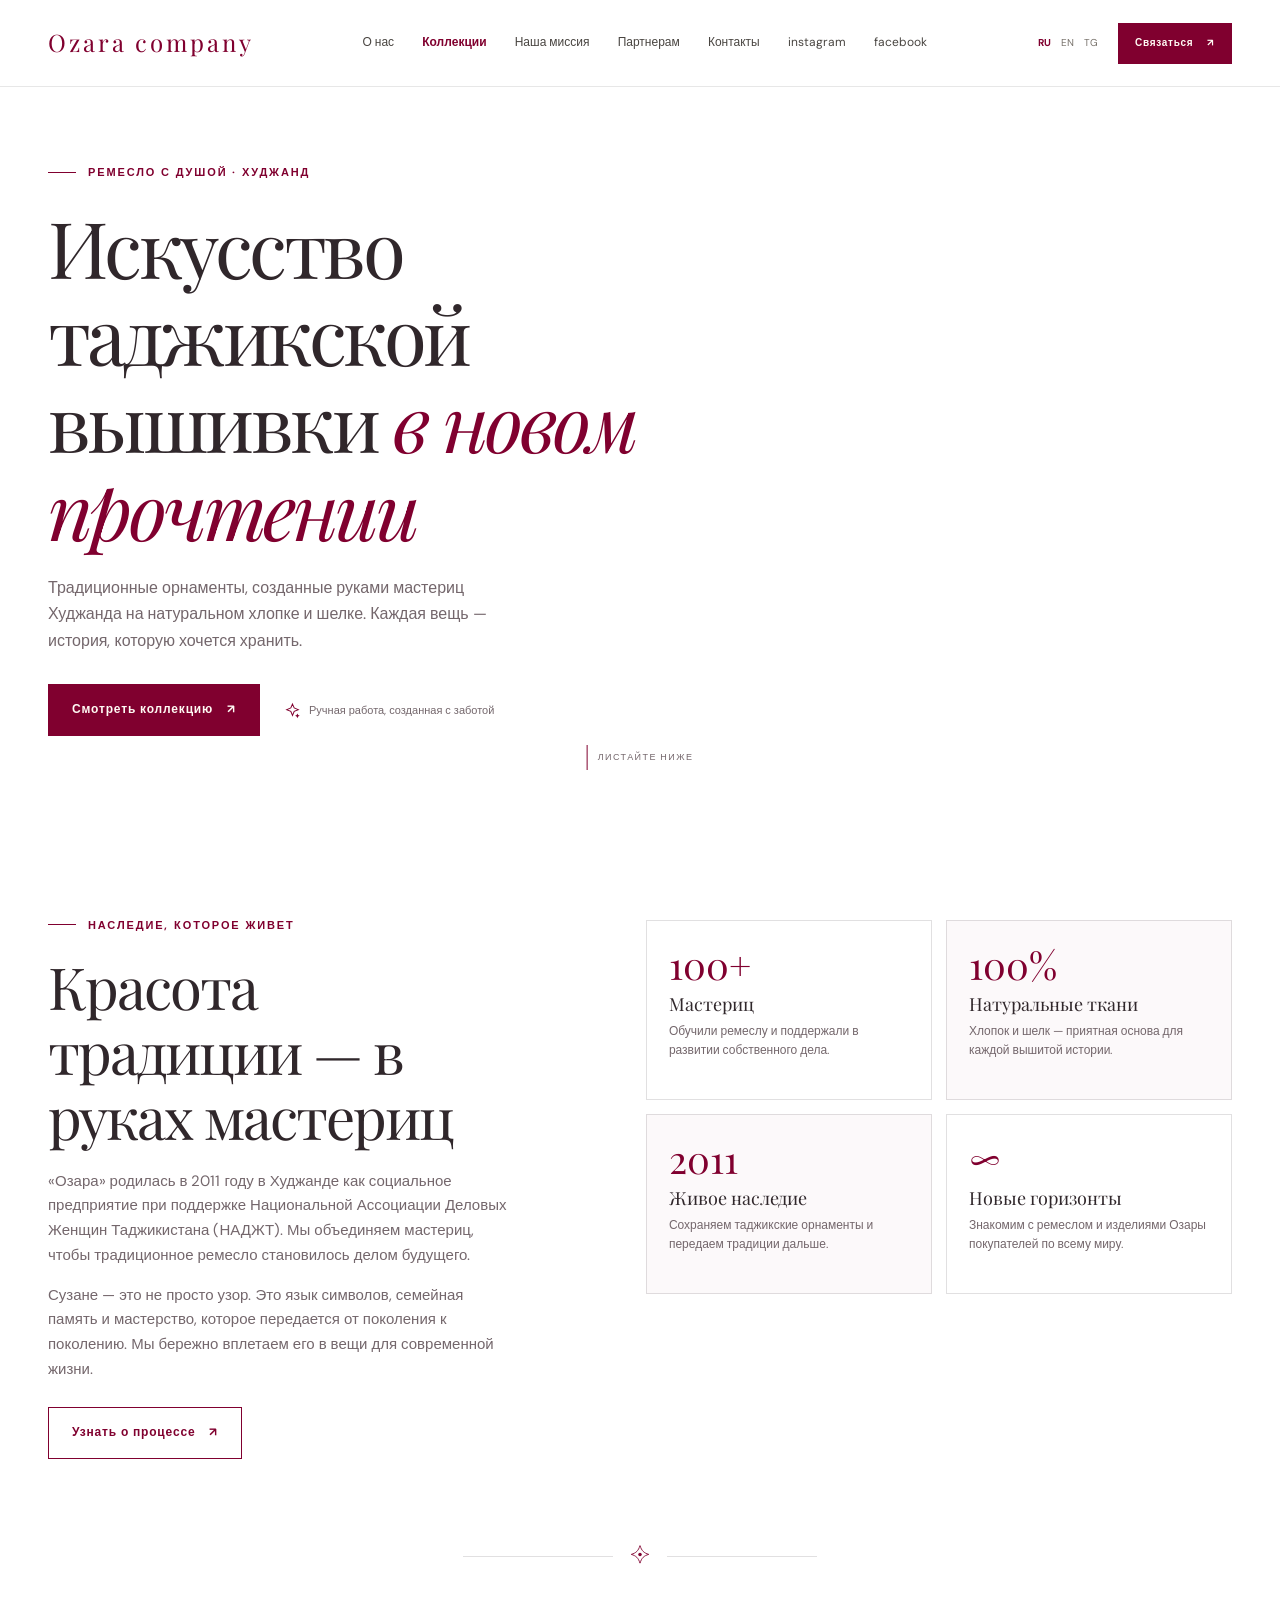
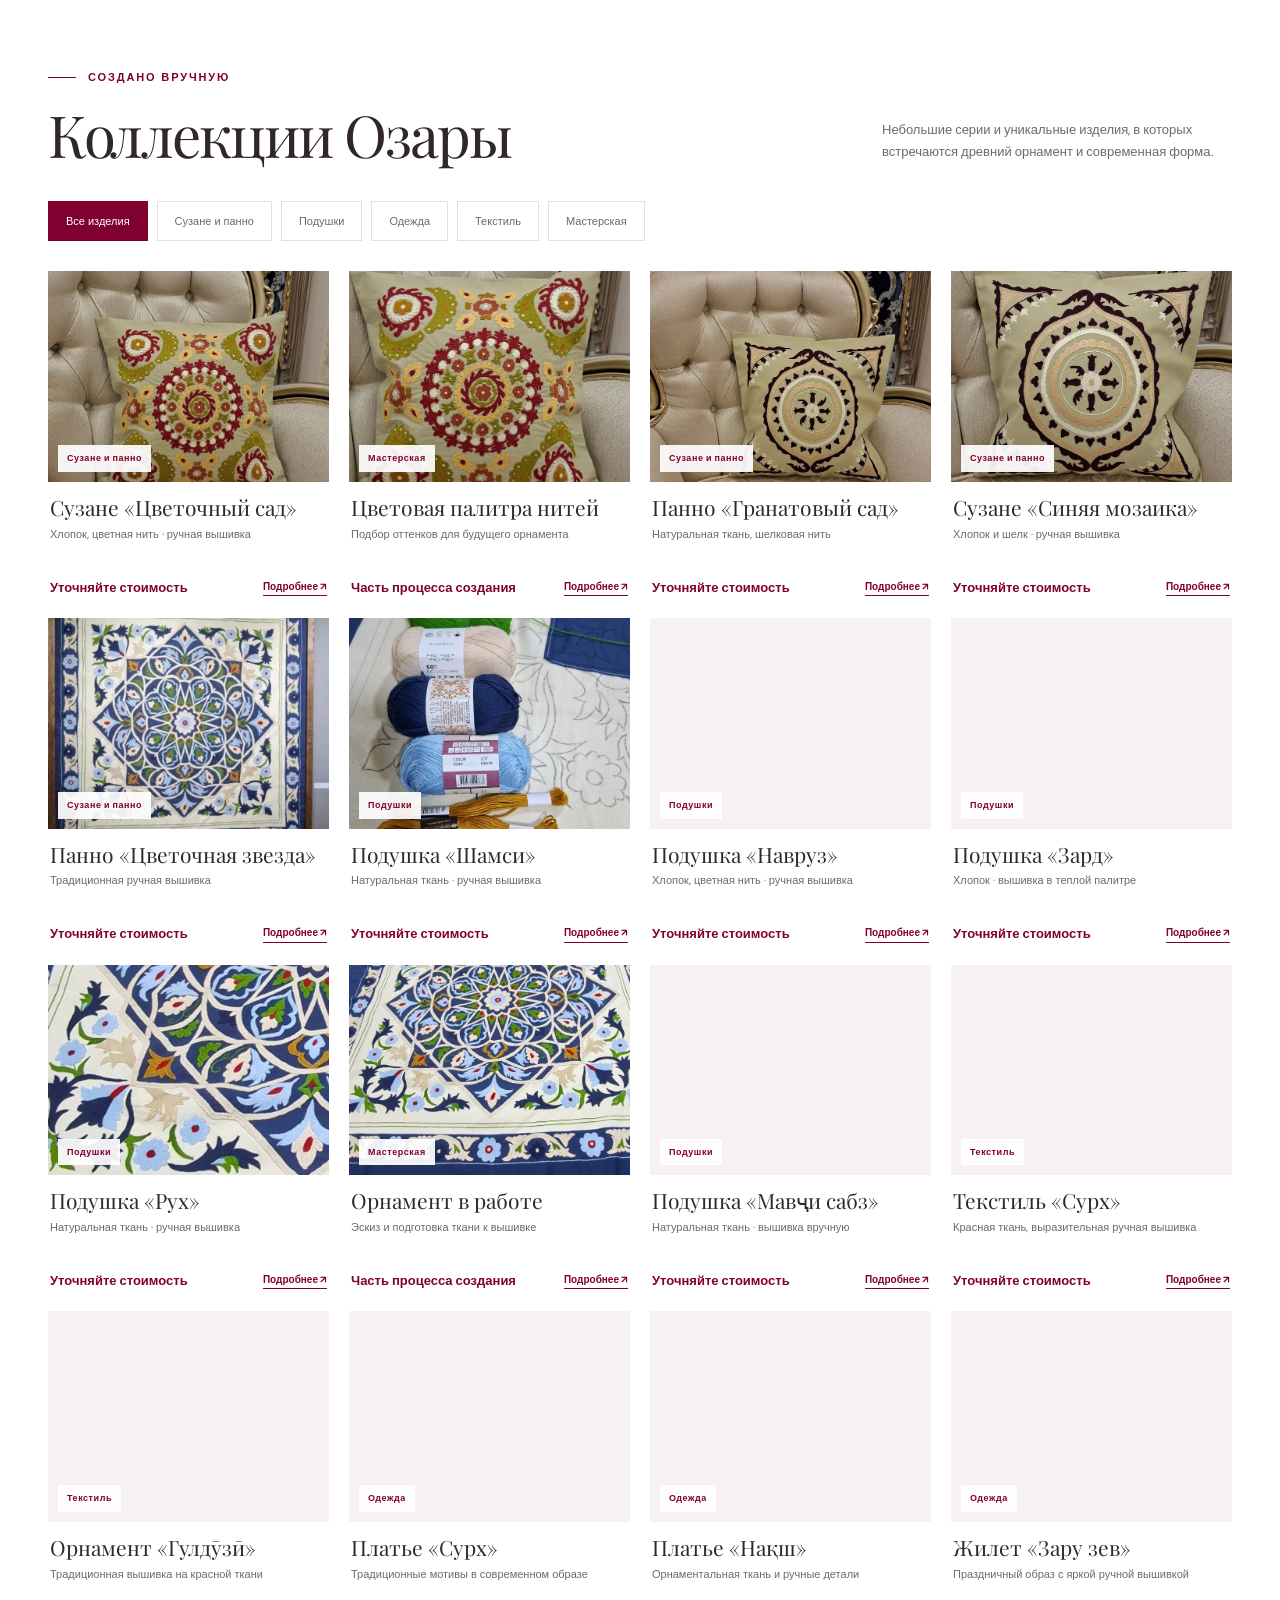
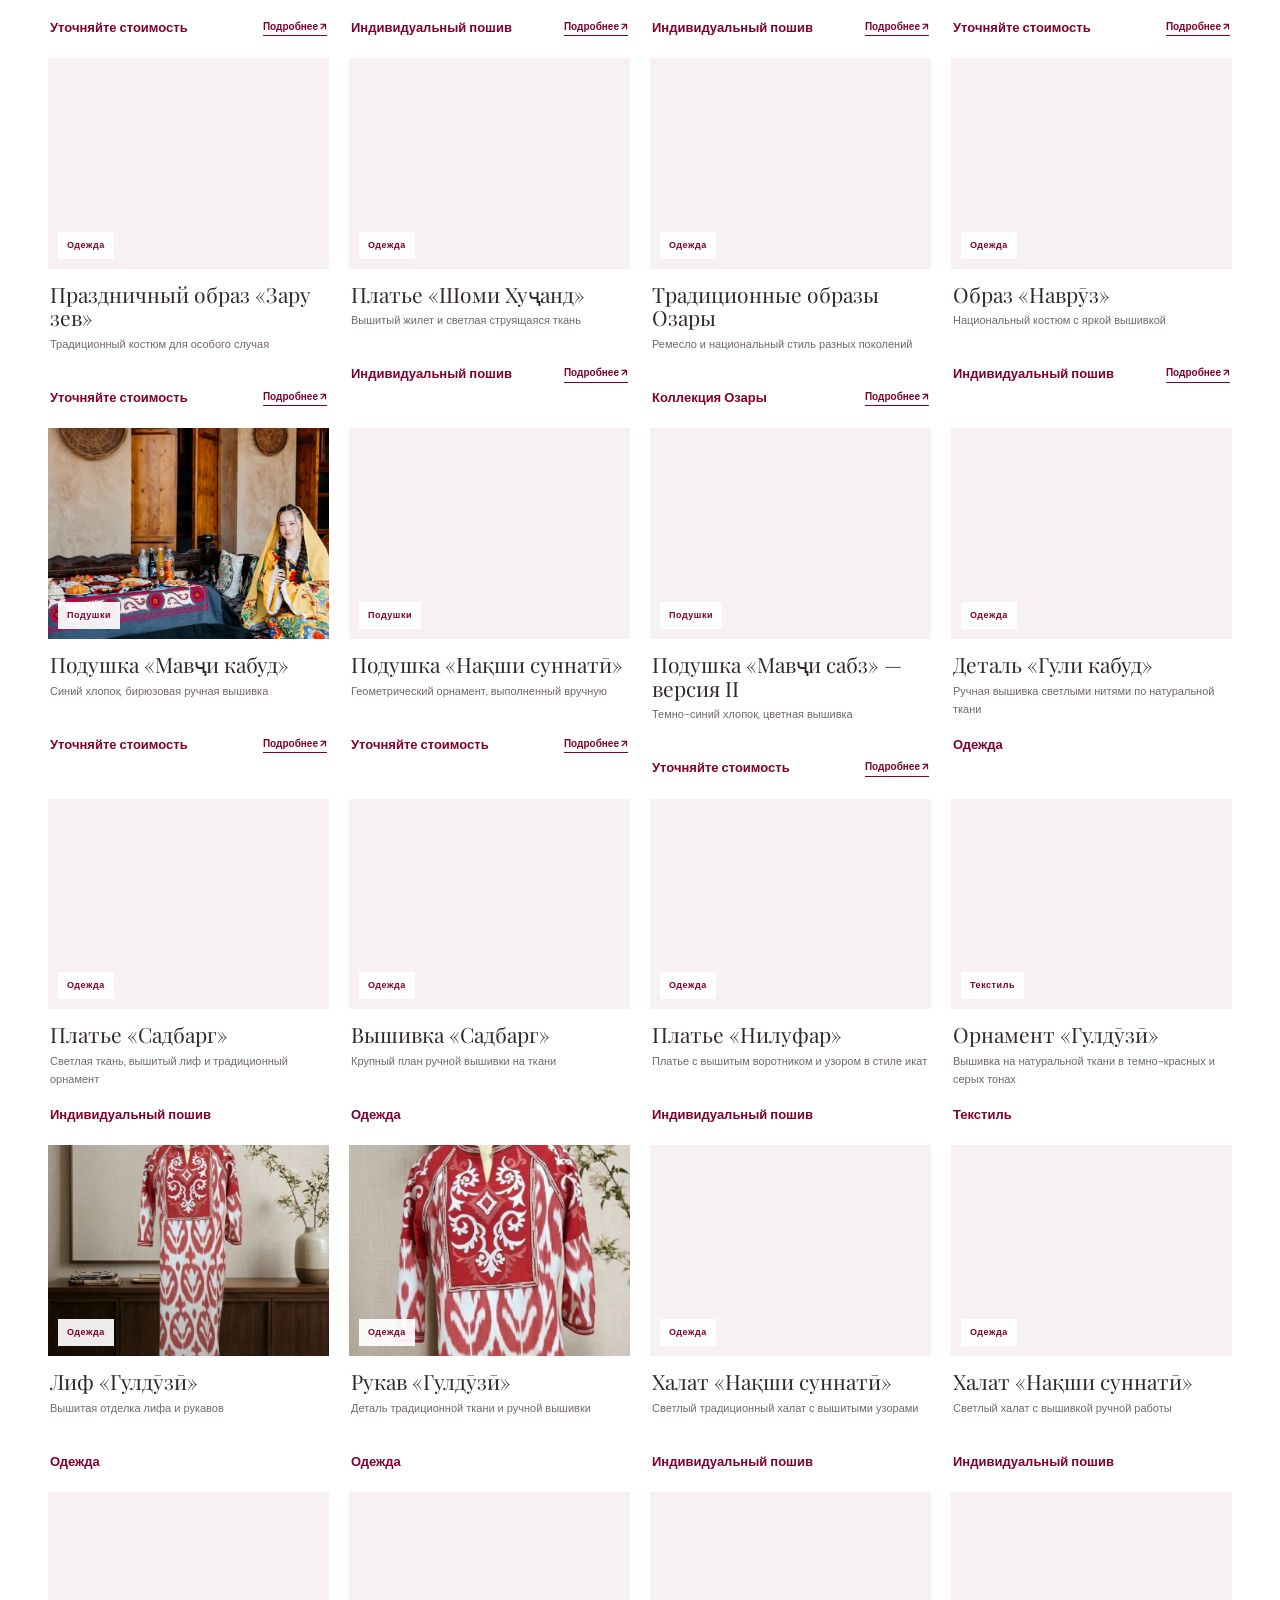
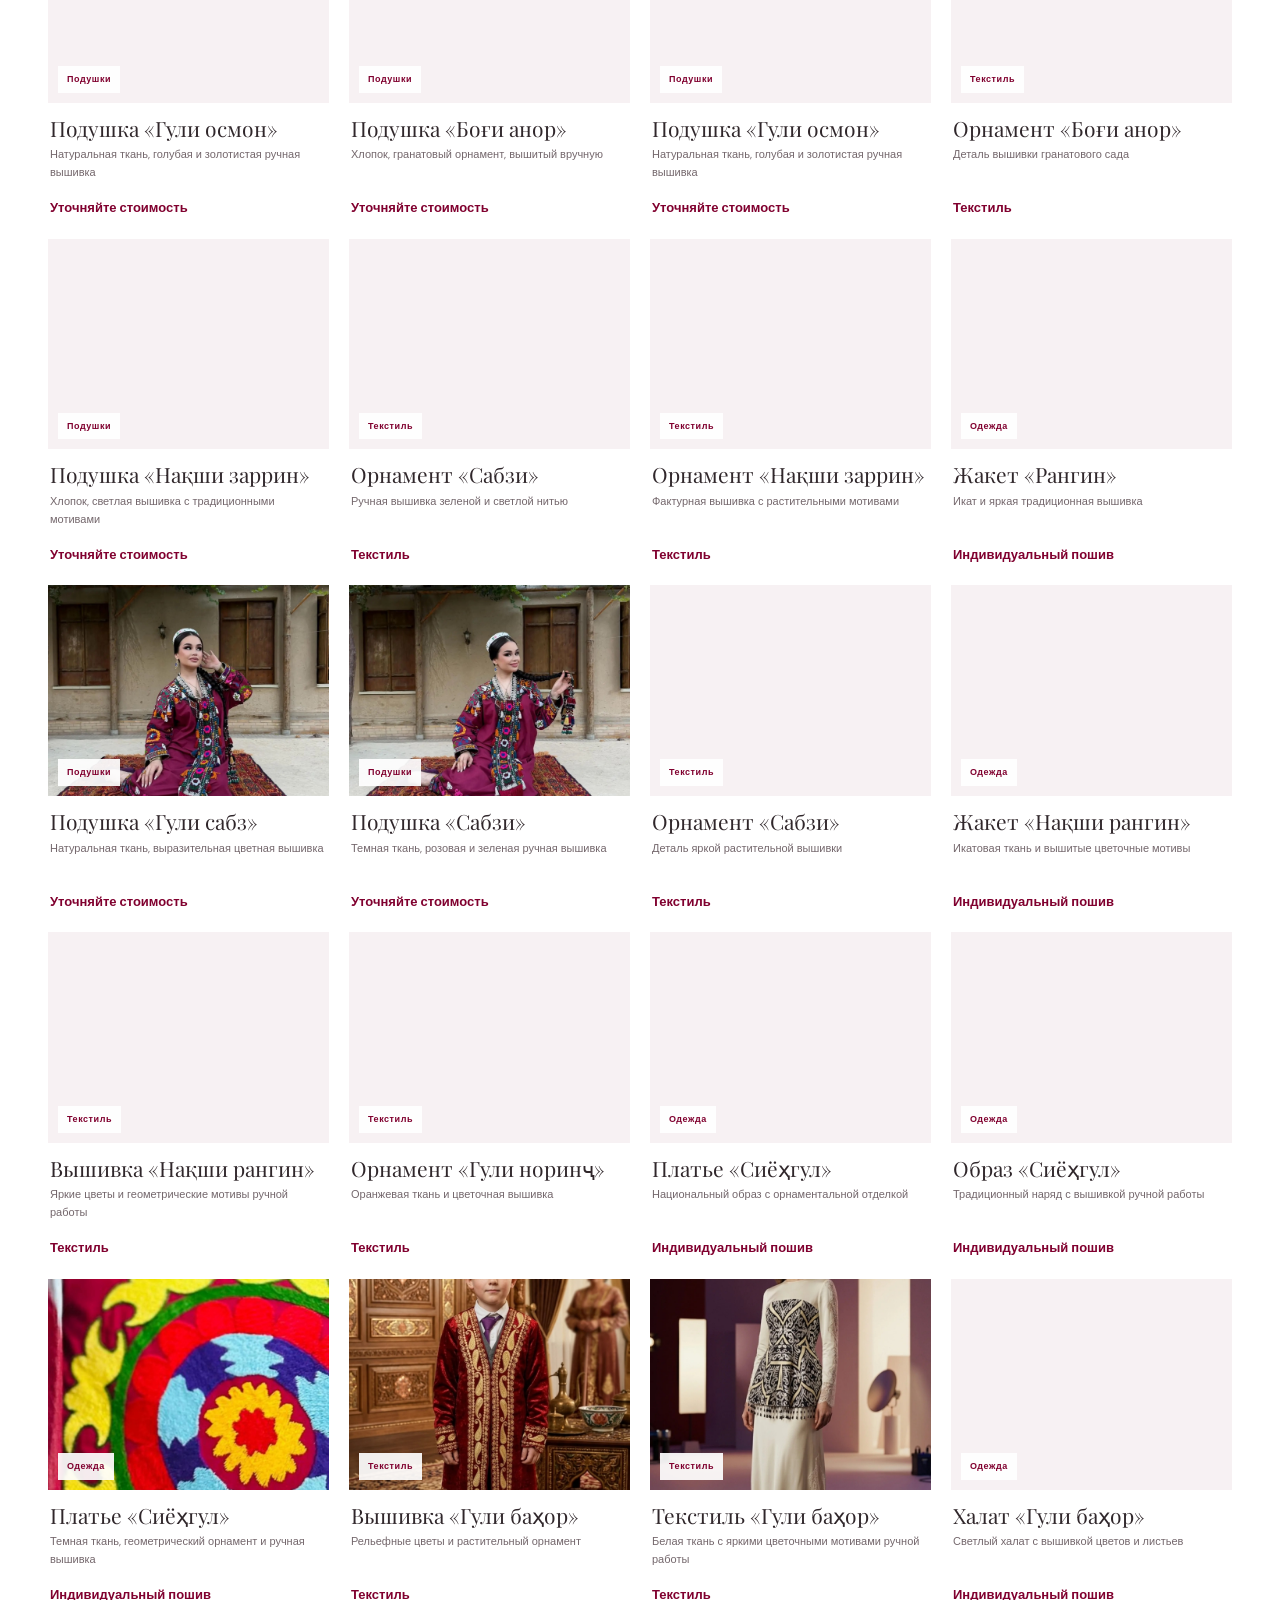
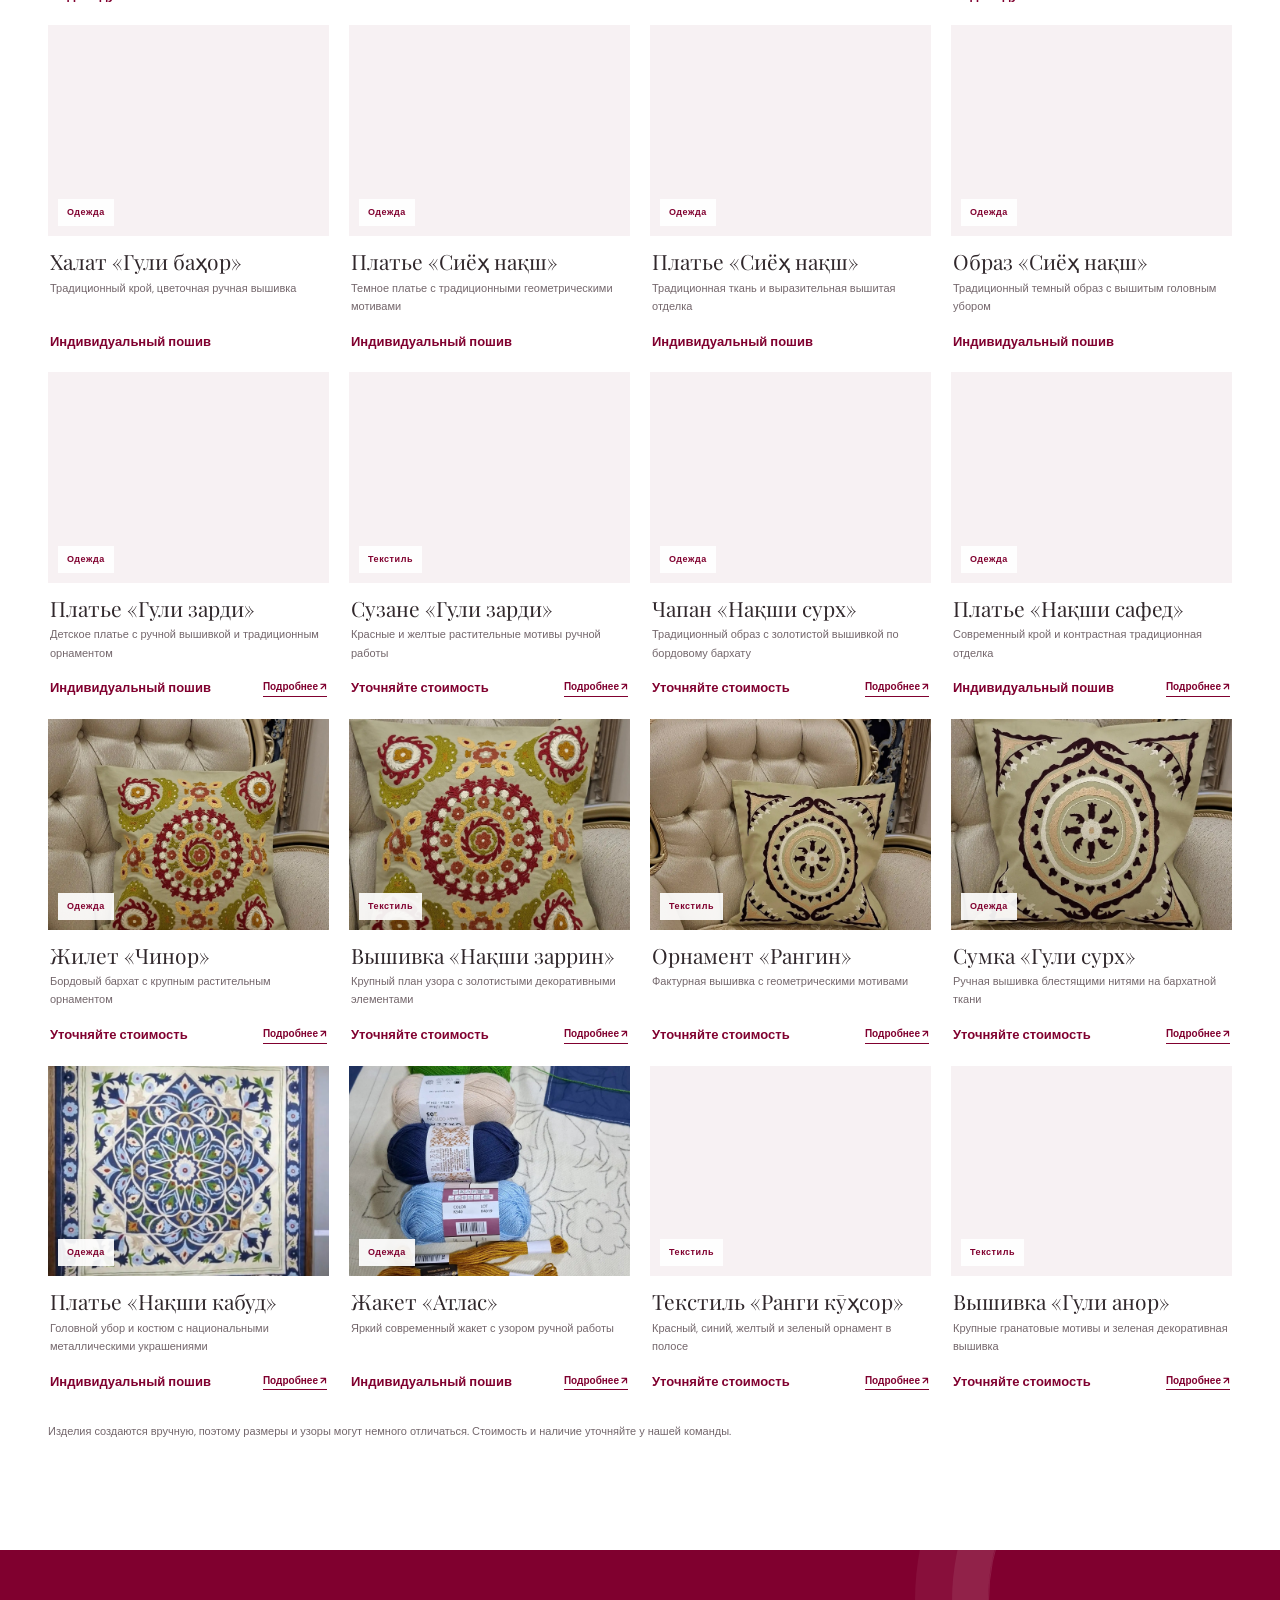
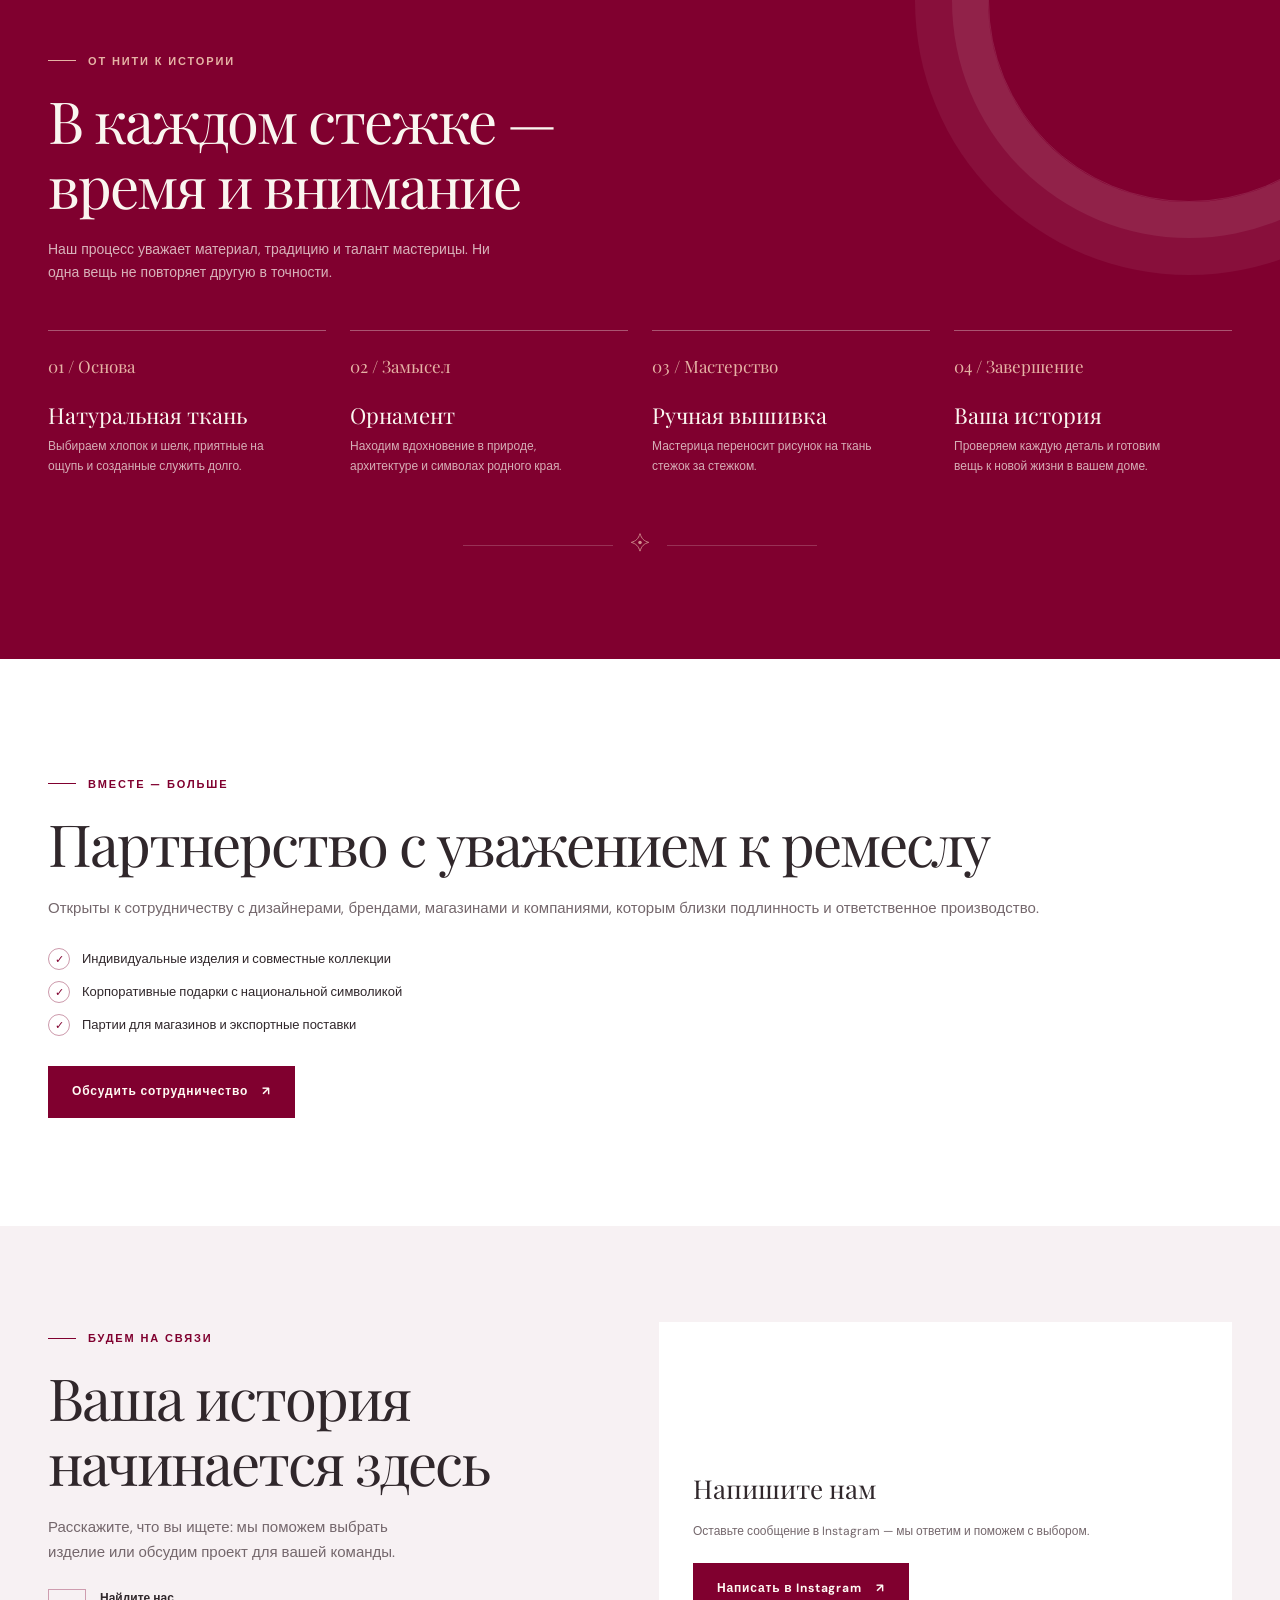
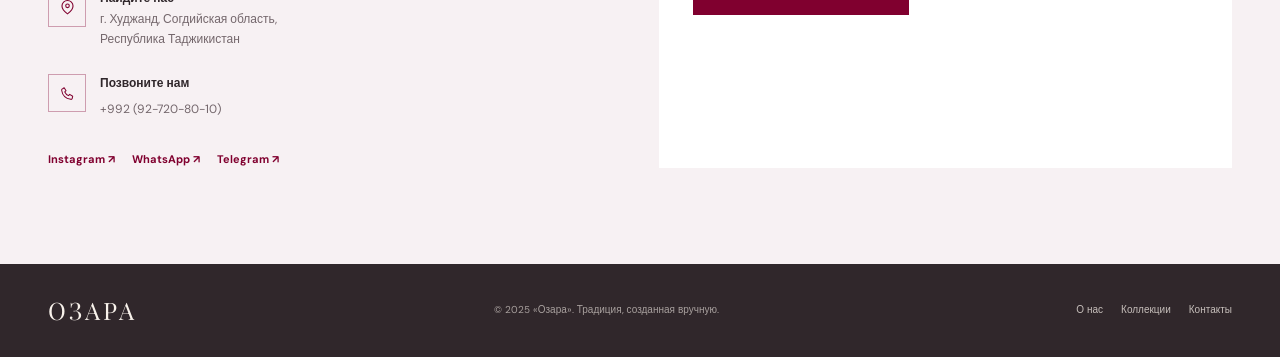
==== commit fa740c4d: "Add files via upload" ====
--- a/ozara.html
+++ b/ozara.html
@@ -53,10 +53,6 @@
             </span>
           </div>
         </div>
-        <div class="hero-art">
-          <img class="hero-photo" src="./images/photo_26_2026-11-19_11-27-40.jpg" alt="Фактура ткани и ручная вышивка в теплых природных оттенках">
-          <div class="hero-stamp"><strong>100%</strong><span>натуральные материалы</span></div>
-        </div>
       </div>
       <a class="hero-scroll" href="#about">Листайте ниже</a>
     </section>
@@ -96,130 +92,142 @@
         </div>
         <div class="product-grid" id="product-grid">
           <article class="product-card" data-category="decor" data-name="Сузане «Цветочный сад»" data-material="Хлопок, цветная нить, традиционная ручная вышивка" data-price="Уточняйте стоимость">
-            <div class="product-image-wrap"><img class="product-image" src="./images/photo_1_2026-11-19_11-27-40.jpg" alt="Деталь яркой таджикской вышивки сузане" loading="lazy"><span class="product-tag">Сузане и панно</span></div>
+            <div class="product-image-wrap"><span class="product-tag">Сузане и панно</span></div>
             <div class="product-info"><h3>Сузане «Цветочный сад»</h3><p>Хлопок, цветная нить · ручная вышивка</p><div class="product-bottom"><span class="product-price">Уточняйте стоимость</span><button class="text-link product-open" type="button">Подробнее ↗</button></div></div>
           </article>
           <article class="product-card" data-category="process" data-name="Цветовая палитра нитей" data-material="Нити для ручной вышивки по натуральному хлопку" data-price="Часть процесса создания">
-            <div class="product-image-wrap"><img class="product-image" src="./images/photo_4_2026-11-19_11-27-40.jpg" alt="Цветные нити для ручной вышивки на ткани" loading="lazy"><span class="product-tag">Мастерская</span></div>
+            <div class="product-image-wrap"><span class="product-tag">Мастерская</span></div>
             <div class="product-info"><h3>Цветовая палитра нитей</h3><p>Подбор оттенков для будущего орнамента</p><div class="product-bottom"><span class="product-price">Мастерская Озары</span><button class="text-link product-open" type="button">Подробнее ↗</button></div></div>
           </article>
           <article class="product-card" data-category="decor" data-name="Панно «Гранатовый сад»" data-material="Натуральная ткань, шелковая нить, ручная вышивка" data-price="Уточняйте стоимость">
-            <div class="product-image-wrap"><img class="product-image" src="./images/photo_2_2026-11-19_11-27-40.jpg" alt="Панно сузане с симметричным цветочным орнаментом" loading="lazy"><span class="product-tag">Сузане и панно</span></div>
+            <div class="product-image-wrap"><span class="product-tag">Сузане и панно</span></div>
             <div class="product-info"><h3>Панно «Гранатовый сад»</h3><p>Натуральная ткань, шелковая нить</p><div class="product-bottom"><span class="product-price">Уточняйте стоимость</span><button class="text-link product-open" type="button">Подробнее ↗</button></div></div>
           </article>
           <article class="product-card" data-category="decor" data-name="Сузане «Синяя мозаика»" data-material="Хлопок, шелк, традиционная ручная вышивка" data-price="Уточняйте стоимость">
-            <div class="product-image-wrap"><img class="product-image" src="./images/photo_3_2026-11-19_11-27-40.jpg" alt="Сузане с синим геометрическим и цветочным орнаментом" loading="lazy"><span class="product-tag">Сузане и панно</span></div>
+            <div class="product-image-wrap"><span class="product-tag">Сузане и панно</span></div>
             <div class="product-info"><h3>Сузане «Синяя мозаика»</h3><p>Хлопок и шелк · ручная вышивка</p><div class="product-bottom"><span class="product-price">Уточняйте стоимость</span><button class="text-link product-open" type="button">Подробнее ↗</button></div></div>
           </article>
           <article class="product-card" data-category="decor" data-name="Панно «Цветочная звезда»" data-material="Ткань, цветная нить, традиционная вышивка" data-price="Уточняйте стоимость">
-            <div class="product-image-wrap"><img class="product-image" src="./images/photo_6_2026-11-19_11-27-40.jpg" alt="Оформленное в рамку сузане с цветочной звездой" loading="lazy"><span class="product-tag">Сузане и панно</span></div>
+            <div class="product-image-wrap"><span class="product-tag">Сузане и панно</span></div>
             <div class="product-info"><h3>Панно «Цветочная звезда»</h3><p>Традиционная ручная вышивка</p><div class="product-bottom"><span class="product-price">Уточняйте стоимость</span><button class="text-link product-open" type="button">Подробнее ↗</button></div></div>
           </article>
           <article class="product-card" data-category="pillows" data-name="Подушка «Шамси»" data-material="Натуральная ткань, ручная вышивка в темной гамме" data-price="Уточняйте стоимость">
-            <div class="product-image-wrap"><img class="product-image" src="./images/photo_8_2026-11-19_11-27-40.jpg" alt="Подушка с центральным геометрическим орнаментом" loading="lazy"><span class="product-tag">Подушки</span></div>
+            <div class="product-image-wrap"><span class="product-tag">Подушки</span></div>
             <div class="product-info"><h3>Подушка «Шамси»</h3><p>Натуральная ткань · ручная вышивка</p><div class="product-bottom"><span class="product-price">Уточняйте стоимость</span><button class="text-link product-open" type="button">Подробнее ↗</button></div></div>
           </article>
           <article class="product-card" data-category="pillows" data-name="Подушка «Навруз»" data-material="Хлопок, цветная нить, цветочная вышивка" data-price="Уточняйте стоимость">
-            <div class="product-image-wrap"><img class="product-image" src="./images/photo_9_2026-11-19_11-27-40.jpg" alt="Подушка Навруз с цветочной вышивкой" loading="lazy"><span class="product-tag">Подушки</span></div>
+            <div class="product-image-wrap"><span class="product-tag">Подушки</span></div>
             <div class="product-info"><h3>Подушка «Навруз»</h3><p>Хлопок, цветная нить · ручная вышивка</p><div class="product-bottom"><span class="product-price">Уточняйте стоимость</span><button class="text-link product-open" type="button">Подробнее ↗</button></div></div>
           </article>
           <article class="product-card" data-category="pillows" data-name="Подушка «Зард»" data-material="Хлопок, вышивка в натуральной цветовой палитре" data-price="Уточняйте стоимость">
-            <div class="product-image-wrap"><img class="product-image" src="./images/photo_10_2026-11-19_11-27-40.jpg" alt="Подушка Зард с вышитыми растительными мотивами" loading="lazy"><span class="product-tag">Подушки</span></div>
+            <div class="product-image-wrap"><span class="product-tag">Подушки</span></div>
             <div class="product-info"><h3>Подушка «Зард»</h3><p>Хлопок · вышивка в теплой палитре</p><div class="product-bottom"><span class="product-price">Уточняйте стоимость</span><button class="text-link product-open" type="button">Подробнее ↗</button></div></div>
           </article>
           <article class="product-card" data-category="pillows" data-name="Подушка «Рух»" data-material="Натуральная ткань, декоративная ручная вышивка" data-price="Уточняйте стоимость">
-            <div class="product-image-wrap"><img class="product-image" src="./images/photo_7_2026-11-19_11-27-40.jpg" alt="Подушка Рух с крупным центральным орнаментом" loading="lazy"><span class="product-tag">Подушки</span></div>
+            <div class="product-image-wrap"><span class="product-tag">Подушки</span></div>
             <div class="product-info"><h3>Подушка «Рух»</h3><p>Натуральная ткань · ручная вышивка</p><div class="product-bottom"><span class="product-price">Уточняйте стоимость</span><button class="text-link product-open" type="button">Подробнее ↗</button></div></div>
           </article>
           <article class="product-card" data-category="process" data-name="Орнамент в работе" data-material="Традиционный узор, подготовленный мастерицей к ручной вышивке" data-price="Часть процесса создания">
-            <div class="product-image-wrap"><img class="product-image" src="./images/photo_5_2026-11-19_11-27-40.jpg" alt="Мастерица размечает традиционный орнамент на ткани" loading="lazy"><span class="product-tag">Мастерская</span></div>
+            <div class="product-image-wrap"><span class="product-tag">Мастерская</span></div>
             <div class="product-info"><h3>Орнамент в работе</h3><p>Эскиз и подготовка ткани к вышивке</p><div class="product-bottom"><span class="product-price">Мастерская Озары</span><button class="text-link product-open" type="button">Подробнее ↗</button></div></div>
           </article>
           <article class="product-card" data-category="pillows" data-name="Подушка «Мавҷи сабз»" data-material="Натуральная ткань, хлопковые нити, ручная вышивка" data-price="Уточняйте стоимость">
-            <div class="product-image-wrap"><img class="product-image" src="./images/photo_1_2026-11-19_11-27-40.jpg" alt="Подушка с бирюзовым растительным орнаментом" loading="lazy"><span class="product-tag">Подушки</span></div>
+            <div class="product-image-wrap"><span class="product-tag">Подушки</span></div>
             <div class="product-info"><h3>Подушка «Мавҷи сабз»</h3><p>Натуральная ткань · вышивка вручную</p><div class="product-bottom"><span class="product-price">Уточняйте стоимость</span><button class="text-link product-open" type="button">Подробнее ↗</button></div></div>
           </article>
           <article class="product-card" data-category="textile" data-name="Текстиль «Сурх»" data-material="Ткань и хлопковая нить, традиционный ручной орнамент" data-price="Уточняйте стоимость">
-            <div class="product-image-wrap"><img class="product-image" src="./images/photo_13_2026-11-19_11-27-40.jpg" alt="Крупный план красной ткани с белой традиционной вышивкой" loading="lazy"><span class="product-tag">Текстиль</span></div>
+            <div class="product-image-wrap"><span class="product-tag">Текстиль</span></div>
             <div class="product-info"><h3>Текстиль «Сурх»</h3><p>Красная ткань, выразительная ручная вышивка</p><div class="product-bottom"><span class="product-price">Уточняйте стоимость</span><button class="text-link product-open" type="button">Подробнее ↗</button></div></div>
           </article>
           <article class="product-card" data-category="textile" data-name="Орнамент «Гулдӯзӣ»" data-material="Ткань с традиционной вышивкой белыми и красными нитями" data-price="Уточняйте стоимость">
-            <div class="product-image-wrap"><img class="product-image" src="./images/photo_12_2026-11-19_11-27-40.jpg" alt="Красный вышитый текстиль с традиционными белыми узорами" loading="lazy"><span class="product-tag">Текстиль</span></div>
+            <div class="product-image-wrap"><span class="product-tag">Текстиль</span></div>
             <div class="product-info"><h3>Орнамент «Гулдӯзӣ»</h3><p>Традиционная вышивка на красной ткани</p><div class="product-bottom"><span class="product-price">Уточняйте стоимость</span><button class="text-link product-open" type="button">Подробнее ↗</button></div></div>
           </article>
           <article class="product-card" data-category="clothing" data-name="Платье «Сурх»" data-material="Традиционный крой, орнаментальная вышивка и принт" data-price="Индивидуальный пошив">
-            <div class="product-image-wrap"><img class="product-image" src="./images/photo_11_2026-11-19_11-27-40.jpg" alt="Красное таджикское платье с белой вышивкой" loading="lazy"><span class="product-tag">Одежда</span></div>
+            <div class="product-image-wrap"><span class="product-tag">Одежда</span></div>
             <div class="product-info"><h3>Платье «Сурх»</h3><p>Традиционные мотивы в современном образе</p><div class="product-bottom"><span class="product-price">Индивидуальный пошив</span><button class="text-link product-open" type="button">Подробнее ↗</button></div></div>
           </article>
           <article class="product-card" data-category="clothing" data-name="Платье «Нақш»" data-material="Ткань с традиционным орнаментом и вышитым лифом" data-price="Индивидуальный пошив">
-            <div class="product-image-wrap"><img class="product-image" src="./images/photo_10_2026-11-19_11-27-40.jpg" alt="Традиционное красно-белое платье в полный рост" loading="lazy"><span class="product-tag">Одежда</span></div>
+            <div class="product-image-wrap"><span class="product-tag">Одежда</span></div>
             <div class="product-info"><h3>Платье «Нақш»</h3><p>Орнаментальная ткань и ручные детали</p><div class="product-bottom"><span class="product-price">Индивидуальный пошив</span><button class="text-link product-open" type="button">Подробнее ↗</button></div></div>
           </article>
           <article class="product-card" data-category="clothing" data-name="Жилет «Зару зев»" data-material="Бархатный жилет с яркой декоративной вышивкой" data-price="Уточняйте стоимость">
-            <div class="product-image-wrap"><img class="product-image" src="./images/photo_9_2026-11-19_11-27-40.jpg" alt="Традиционный расшитый жилет и головной убор" loading="lazy"><span class="product-tag">Одежда</span></div>
+            <div class="product-image-wrap"><span class="product-tag">Одежда</span></div>
             <div class="product-info"><h3>Жилет «Зару зев»</h3><p>Праздничный образ с яркой ручной вышивкой</p><div class="product-bottom"><span class="product-price">Уточняйте стоимость</span><button class="text-link product-open" type="button">Подробнее ↗</button></div></div>
           </article>
           <article class="product-card" data-category="clothing" data-name="Праздничный образ «Зару зев»" data-material="Традиционный костюм с вышитым жилетом и головным убором" data-price="Уточняйте стоимость">
-            <div class="product-image-wrap"><img class="product-image" src="./images/photo_8_2026-11-19_11-27-40.jpg" alt="Национальный костюм на фоне исторической архитектуры" loading="lazy"><span class="product-tag">Одежда</span></div>
+            <div class="product-image-wrap"><span class="product-tag">Одежда</span></div>
             <div class="product-info"><h3>Образ «Зару зев»</h3><p>Традиционный костюм для особого случая</p><div class="product-bottom"><span class="product-price">Уточняйте стоимость</span><button class="text-link product-open" type="button">Подробнее ↗</button></div></div>
           </article>
           <article class="product-card" data-category="clothing" data-name="Платье «Шоми Хуҷанд»" data-material="Светлая ткань, вышитый жилет, ручная отделка" data-price="Индивидуальный пошив">
-            <div class="product-image-wrap"><img class="product-image" src="./images/photo_7_2026-11-19_11-27-40.jpg" alt="Светлый традиционный костюм с расшитым жилетом" loading="lazy"><span class="product-tag">Одежда</span></div>
+            <div class="product-image-wrap"><span class="product-tag">Одежда</span></div>
             <div class="product-info"><h3>Платье «Шоми Хуҷанд»</h3><p>Вышитый жилет и светлая струящаяся ткань</p><div class="product-bottom"><span class="product-price">Индивидуальный пошив</span><button class="text-link product-open" type="button">Подробнее ↗</button></div></div>
           </article>
           <article class="product-card" data-category="clothing" data-name="Традиционные образы Озары" data-material="Национальные костюмы и вышитые детали ручной работы" data-price="Коллекция Озары">
-            <div class="product-image-wrap"><img class="product-image" src="./images/photo_6_2026-11-19_11-27-40.jpg" alt="Две женщины в яркой таджикской одежде с вышивкой" loading="lazy"><span class="product-tag">Одежда</span></div>
+            <div class="product-image-wrap"><span class="product-tag">Одежда</span></div>
             <div class="product-info"><h3>Традиционные образы</h3><p>Ремесло и национальный стиль разных поколений</p><div class="product-bottom"><span class="product-price">Коллекция Озары</span><button class="text-link product-open" type="button">Подробнее ↗</button></div></div>
           </article>
           <article class="product-card" data-category="clothing" data-name="Образ «Наврӯз»" data-material="Традиционное платье с яркой вышивкой и национальным орнаментом" data-price="Индивидуальный пошив">
-            <div class="product-image-wrap"><img class="product-image" src="./images/photo_5_2026-11-19_11-27-40.jpg" alt="Традиционный желтый костюм с цветочным орнаментом" loading="lazy"><span class="product-tag">Одежда</span></div>
+            <div class="product-image-wrap"><span class="product-tag">Одежда</span></div>
             <div class="product-info"><h3>Образ «Наврӯз»</h3><p>Национальный костюм с яркой вышивкой</p><div class="product-bottom"><span class="product-price">Индивидуальный пошив</span><button class="text-link product-open" type="button">Подробнее ↗</button></div></div>
           </article>
           <article class="product-card" data-category="pillows" data-name="Подушка «Мавҷи кабуд»" data-material="Натуральная ткань, синие и бирюзовые нити, ручная вышивка" data-price="Уточняйте стоимость">
-            <div class="product-image-wrap"><img class="product-image" src="./images/photo_3_2026-11-19_11-27-40.jpg" alt="Синяя подушка с бирюзовым вышитым орнаментом" loading="lazy"><span class="product-tag">Подушки</span></div>
+            <div class="product-image-wrap"><span class="product-tag">Подушки</span></div>
             <div class="product-info"><h3>Подушка «Мавҷи кабуд»</h3><p>Синий хлопок, бирюзовая ручная вышивка</p><div class="product-bottom"><span class="product-price">Уточняйте стоимость</span><button class="text-link product-open" type="button">Подробнее ↗</button></div></div>
           </article>
           <article class="product-card" data-category="pillows" data-name="Подушка «Нақши суннатӣ»" data-material="Натуральная ткань, геометрический орнамент, ручная вышивка" data-price="Уточняйте стоимость">
-            <div class="product-image-wrap"><img class="product-image" src="./images/photo_2_2026-11-19_11-27-40.jpg" alt="Темная подушка с геометрической вышивкой" loading="lazy"><span class="product-tag">Подушки</span></div>
+            <div class="product-image-wrap"><span class="product-tag">Подушки</span></div>
             <div class="product-info"><h3>Подушка «Нақши суннатӣ»</h3><p>Геометрический орнамент, выполненный вручную</p><div class="product-bottom"><span class="product-price">Уточняйте стоимость</span><button class="text-link product-open" type="button">Подробнее ↗</button></div></div>
           </article>
           <article class="product-card" data-category="pillows" data-name="Подушка «Мавҷи сабз» — версия II" data-material="Темно-синяя ткань, цветная ручная вышивка" data-price="Уточняйте стоимость">
-            <div class="product-image-wrap"><img class="product-image" src="./images/photo_4_2026-11-19_11-27-40.jpg" alt="Подушка с бирюзово-золотым цветочным узором" loading="lazy"><span class="product-tag">Подушки</span></div>
+            <div class="product-image-wrap"><span class="product-tag">Подушки</span></div>
             <div class="product-info"><h3>Подушка «Мавҷи сабз»</h3><p>Темно-синий хлопок, цветная вышивка</p><div class="product-bottom"><span class="product-price">Уточняйте стоимость</span><button class="text-link product-open" type="button">Подробнее ↗</button></div></div>
           </article>
-          <article class="product-card" data-category="clothing"><div class="product-image-wrap"><img class="product-image" src="./images/photo_26_2026-11-19_11-27-40.jpg" alt="Вышивка светлыми нитями по натуральной ткани" loading="lazy"><span class="product-tag">Одежда</span></div><div class="product-info"><h3>Деталь «Гули кабуд»</h3><p>Ручная вышивка светлыми нитями по натуральной ткани</p><div class="product-bottom"><span class="product-price">Одежда</span></div></div></article>
-          <article class="product-card" data-category="clothing"><div class="product-image-wrap"><img class="product-image" src="./images/photo_24_2026-11-19_11-27-40.jpg" alt="Светлая ткань, вышитый лиф и традиционный орнамент" loading="lazy"><span class="product-tag">Одежда</span></div><div class="product-info"><h3>Платье «Садбарг»</h3><p>Светлая ткань, вышитый лиф и традиционный орнамент</p><div class="product-bottom"><span class="product-price">Индивидуальный пошив</span></div></div></article>
-          <article class="product-card" data-category="clothing"><div class="product-image-wrap"><img class="product-image" src="./images/photo_25_2026-11-19_11-27-40.jpg" alt="Крупный план ручной вышивки на ткани" loading="lazy"><span class="product-tag">Одежда</span></div><div class="product-info"><h3>Вышивка «Садбарг»</h3><p>Крупный план ручной вышивки на ткани</p><div class="product-bottom"><span class="product-price">Одежда</span></div></div></article>
-          <article class="product-card" data-category="clothing"><div class="product-image-wrap"><img class="product-image" src="./images/photo_21_2026-11-19_11-27-40.jpg" alt="Платье с вышитым воротником и узором в стиле икат" loading="lazy"><span class="product-tag">Одежда</span></div><div class="product-info"><h3>Платье «Нилуфар»</h3><p>Платье с вышитым воротником и узором в стиле икат</p><div class="product-bottom"><span class="product-price">Индивидуальный пошив</span></div></div></article>
-          <article class="product-card" data-category="textile"><div class="product-image-wrap"><img class="product-image" src="./images/photo_19_2026-11-19_11-27-40.jpg" alt="Вышивка на ткани в темно-красных и серых тонах" loading="lazy"><span class="product-tag">Текстиль</span></div><div class="product-info"><h3>Орнамент «Гулдӯзӣ»</h3><p>Вышивка на натуральной ткани в темно-красных и серых тонах</p><div class="product-bottom"><span class="product-price">Текстиль</span></div></div></article>
-          <article class="product-card" data-category="clothing"><div class="product-image-wrap"><img class="product-image" src="./images/photo_23_2026-11-19_11-27-40.jpg" alt="Вышитая отделка лифа и рукавов" loading="lazy"><span class="product-tag">Одежда</span></div><div class="product-info"><h3>Лиф «Гулдӯзӣ»</h3><p>Вышитая отделка лифа и рукавов</p><div class="product-bottom"><span class="product-price">Одежда</span></div></div></article>
-          <article class="product-card" data-category="clothing"><div class="product-image-wrap"><img class="product-image" src="./images/photo_22_2026-11-19_11-27-40.jpg" alt="Деталь традиционной ткани и ручной вышивки" loading="lazy"><span class="product-tag">Одежда</span></div><div class="product-info"><h3>Рукав «Гулдӯзӣ»</h3><p>Деталь традиционной ткани и ручной вышивки</p><div class="product-bottom"><span class="product-price">Одежда</span></div></div></article>
-          <article class="product-card" data-category="clothing"><div class="product-image-wrap"><img class="product-image" src="./images/photo_18_2026-11-19_11-27-40.jpg" alt="Светлый традиционный халат с вышитыми узорами" loading="lazy"><span class="product-tag">Одежда</span></div><div class="product-info"><h3>Халат «Нақши суннатӣ»</h3><p>Светлый традиционный халат с вышитыми узорами</p><div class="product-bottom"><span class="product-price">Индивидуальный пошив</span></div></div></article>
-          <article class="product-card" data-category="clothing"><div class="product-image-wrap"><img class="product-image" src="./images/photo_20_2026-11-19_11-27-40.jpg" alt="Светлый халат с вышивкой ручной работы" loading="lazy"><span class="product-tag">Одежда</span></div><div class="product-info"><h3>Халат «Нақши суннатӣ»</h3><p>Светлый халат с вышивкой ручной работы</p><div class="product-bottom"><span class="product-price">Индивидуальный пошив</span></div></div></article>
-          <article class="product-card" data-category="pillows"><div class="product-image-wrap"><img class="product-image" src="./images/photo_17_2026-11-19_11-27-40.jpg" alt="Подушка с голубой и золотистой ручной вышивкой" loading="lazy"><span class="product-tag">Подушки</span></div><div class="product-info"><h3>Подушка «Гули осмон»</h3><p>Натуральная ткань, голубая и золотистая ручная вышивка</p><div class="product-bottom"><span class="product-price">Уточняйте стоимость</span></div></div></article>
-          <article class="product-card" data-category="pillows"><div class="product-image-wrap"><img class="product-image" src="./images/photo_14_2026-11-19_11-27-40.jpg" alt="Подушка с гранатами и листьями" loading="lazy"><span class="product-tag">Подушки</span></div><div class="product-info"><h3>Подушка «Боғи анор»</h3><p>Хлопок, гранатовый орнамент, вышитый вручную</p><div class="product-bottom"><span class="product-price">Уточняйте стоимость</span></div></div></article>
-          <article class="product-card" data-category="pillows"><div class="product-image-wrap"><img class="product-image" src="./images/photo_16_2026-11-19_11-27-40.jpg" alt="Подушка с вышитыми цветами" loading="lazy"><span class="product-tag">Подушки</span></div><div class="product-info"><h3>Подушка «Гули осмон»</h3><p>Натуральная ткань, голубая и золотистая ручная вышивка</p><div class="product-bottom"><span class="product-price">Уточняйте стоимость</span></div></div></article>
-          <article class="product-card" data-category="textile"><div class="product-image-wrap"><img class="product-image" src="./images/photo_15_2026-11-19_11-27-40.jpg" alt="Крупный план гранатового орнамента" loading="lazy"><span class="product-tag">Текстиль</span></div><div class="product-info"><h3>Орнамент «Боғи анор»</h3><p>Деталь вышивки гранатового сада</p><div class="product-bottom"><span class="product-price">Текстиль</span></div></div></article>
-          <article class="product-card" data-category="pillows"><div class="product-image-wrap"><img class="product-image" src="./images/photo_12_2026-11-19_11-27-40.jpg" alt="Подушка с центральным орнаментом" loading="lazy"><span class="product-tag">Подушки</span></div><div class="product-info"><h3>Подушка «Нақши заррин»</h3><p>Хлопок, светлая вышивка с традиционными мотивами</p><div class="product-bottom"><span class="product-price">Уточняйте стоимость</span></div></div></article>
-          <article class="product-card" data-category="textile"><div class="product-image-wrap"><img class="product-image" src="./images/photo_11_2026-11-19_11-27-40.jpg" alt="Деталь зеленой вышивки" loading="lazy"><span class="product-tag">Текстиль</span></div><div class="product-info"><h3>Орнамент «Сабзи»</h3><p>Ручная вышивка зеленой и светлой нитью</p><div class="product-bottom"><span class="product-price">Текстиль</span></div></div></article>
-          <article class="product-card" data-category="textile"><div class="product-image-wrap"><img class="product-image" src="./images/photo_13_2026-11-19_11-27-40.jpg" alt="Крупный план вышитого орнамента" loading="lazy"><span class="product-tag">Текстиль</span></div><div class="product-info"><h3>Орнамент «Нақши заррин»</h3><p>Фактурная вышивка с растительными мотивами</p><div class="product-bottom"><span class="product-price">Текстиль</span></div></div></article>
-          <article class="product-card" data-category="clothing"><div class="product-image-wrap"><img class="product-image" src="./images/photo_6_2026-11-19_11-27-40.jpg" alt="Женский жакет с вышитыми деталями" loading="lazy"><span class="product-tag">Одежда</span></div><div class="product-info"><h3>Жакет «Рангин»</h3><p>Икат и яркая традиционная вышивка</p><div class="product-bottom"><span class="product-price">Индивидуальный пошив</span></div></div></article>
-          <article class="product-card" data-category="pillows"><div class="product-image-wrap"><img class="product-image" src="./images/photo_8_2026-11-19_11-27-40.jpg" alt="Подушка с цветочным орнаментом" loading="lazy"><span class="product-tag">Подушки</span></div><div class="product-info"><h3>Подушка «Гули сабз»</h3><p>Натуральная ткань, выразительная цветная вышивка</p><div class="product-bottom"><span class="product-price">Уточняйте стоимость</span></div></div></article>
-          <article class="product-card" data-category="pillows"><div class="product-image-wrap"><img class="product-image" src="./images/photo_10_2026-11-19_11-27-40.jpg" alt="Подушка с растительной вышивкой" loading="lazy"><span class="product-tag">Подушки</span></div><div class="product-info"><h3>Подушка «Сабзи»</h3><p>Темная ткань, розовая и зеленая ручная вышивка</p><div class="product-bottom"><span class="product-price">Уточняйте стоимость</span></div></div></article>
-          <article class="product-card" data-category="textile"><div class="product-image-wrap"><img class="product-image" src="./images/photo_9_2026-11-19_11-27-40.jpg" alt="Крупный план цветного орнамента" loading="lazy"><span class="product-tag">Текстиль</span></div><div class="product-info"><h3>Орнамент «Сабзи»</h3><p>Деталь яркой растительной вышивки</p><div class="product-bottom"><span class="product-price">Текстиль</span></div></div></article>
-          <article class="product-card" data-category="clothing"><div class="product-image-wrap"><img class="product-image" src="./images/photo_4_2026-11-19_11-27-40.jpg" alt="Жакет с цветной вышивкой" loading="lazy"><span class="product-tag">Одежда</span></div><div class="product-info"><h3>Жакет «Нақши рангин»</h3><p>Икатовая ткань и вышитые цветочные мотивы</p><div class="product-bottom"><span class="product-price">Индивидуальный пошив</span></div></div></article>
-          <article class="product-card" data-category="textile"><div class="product-image-wrap"><img class="product-image" src="./images/photo_5_2026-11-19_11-27-40.jpg" alt="Деталь вышитого жакета" loading="lazy"><span class="product-tag">Текстиль</span></div><div class="product-info"><h3>Вышивка «Нақши рангин»</h3><p>Яркие цветы и геометрические мотивы ручной работы</p><div class="product-bottom"><span class="product-price">Текстиль</span></div></div></article>
-          <article class="product-card" data-category="textile"><div class="product-image-wrap"><img class="product-image" src="./images/photo_7_2026-11-19_11-27-40.jpg" alt="Деталь оранжевого вышитого лифа" loading="lazy"><span class="product-tag">Текстиль</span></div><div class="product-info"><h3>Орнамент «Гули норинҷ»</h3><p>Оранжевая ткань и цветочная вышивка</p><div class="product-bottom"><span class="product-price">Текстиль</span></div></div></article>
-          <article class="product-card" data-category="clothing"><div class="product-image-wrap"><img class="product-image" src="./images/photo_2_2026-11-19_11-27-40.jpg" alt="Традиционный темный костюм" loading="lazy"><span class="product-tag">Одежда</span></div><div class="product-info"><h3>Платье «Сиёҳгул»</h3><p>Национальный образ с орнаментальной отделкой</p><div class="product-bottom"><span class="product-price">Индивидуальный пошив</span></div></div></article>
-          <article class="product-card" data-category="clothing"><div class="product-image-wrap"><img class="product-image" src="./images/photo_3_2026-11-19_11-27-40.jpg" alt="Национальный образ с вышивкой" loading="lazy"><span class="product-tag">Одежда</span></div><div class="product-info"><h3>Образ «Сиёҳгул»</h3><p>Традиционный наряд с вышивкой ручной работы</p><div class="product-bottom"><span class="product-price">Индивидуальный пошив</span></div></div></article>
-          <article class="product-card" data-category="clothing"><div class="product-image-wrap"><img class="product-image" src="./images/photo_1_2026-11-19_11-27-40.jpg" alt="Платье с геометрическим орнаментом" loading="lazy"><span class="product-tag">Одежда</span></div><div class="product-info"><h3>Платье «Сиёҳгул»</h3><p>Темная ткань, геометрический орнамент и ручная вышивка</p><div class="product-bottom"><span class="product-price">Индивидуальный пошив</span></div></div></article>
-          <article class="product-card" data-category="textile"><div class="product-image-wrap"><img class="product-image" src="./images/photo_7_2026-11-19_11-27-40.jpg" alt="Крупный план цветочной вышивки" loading="lazy"><span class="product-tag">Текстиль</span></div><div class="product-info"><h3>Вышивка «Гули баҳор»</h3><p>Рельефные цветы и растительный орнамент</p><div class="product-bottom"><span class="product-price">Текстиль</span></div></div></article>
-          <article class="product-card" data-category="textile"><div class="product-image-wrap"><img class="product-image" src="./images/photo_6_2026-11-19_11-27-40.jpg" alt="Вышитый цветочный текстиль" loading="lazy"><span class="product-tag">Текстиль</span></div><div class="product-info"><h3>Текстиль «Гули баҳор»</h3><p>Белая ткань с яркими цветочными мотивами ручной работы</p><div class="product-bottom"><span class="product-price">Текстиль</span></div></div></article>
-          <article class="product-card" data-category="clothing"><div class="product-image-wrap"><img class="product-image" src="./images/photo_5_2026-11-19_11-27-40.jpg" alt="Халат с цветочной вышивкой" loading="lazy"><span class="product-tag">Одежда</span></div><div class="product-info"><h3>Халат «Гули баҳор»</h3><p>Светлый халат с вышивкой цветов и листьев</p><div class="product-bottom"><span class="product-price">Индивидуальный пошив</span></div></div></article>
-          <article class="product-card" data-category="clothing"><div class="product-image-wrap"><img class="product-image" src="./images/photo_4_2026-11-19_11-27-40.jpg" alt="Светлый халат на манекене" loading="lazy"><span class="product-tag">Одежда</span></div><div class="product-info"><h3>Халат «Гули баҳор»</h3><p>Традиционный крой, цветочная ручная вышивка</p><div class="product-bottom"><span class="product-price">Индивидуальный пошив</span></div></div></article>
-          <article class="product-card" data-category="clothing"><div class="product-image-wrap"><img class="product-image" src="./images/photo_3_2026-11-19_11-27-40.jpg" alt="Платье с крупным геометрическим орнаментом" loading="lazy"><span class="product-tag">Одежда</span></div><div class="product-info"><h3>Платье «Сиёҳ нақш»</h3><p>Темное платье с традиционными геометрическими мотивами</p><div class="product-bottom"><span class="product-price">Индивидуальный пошив</span></div></div></article>
-          <article class="product-card" data-category="clothing"><div class="product-image-wrap"><img class="product-image" src="./images/photo_2_2026-11-19_11-27-40.jpg" alt="Темное платье с вышитой отделкой" loading="lazy"><span class="product-tag">Одежда</span></div><div class="product-info"><h3>Платье «Сиёҳ нақш»</h3><p>Традиционная ткань и выразительная вышитая отделка</p><div class="product-bottom"><span class="product-price">Индивидуальный пошив</span></div></div></article>
-          <article class="product-card" data-category="clothing"><div class="product-image-wrap"><img class="product-image" src="./images/photo_1_2026-11-19_11-27-40.jpg" alt="Национальный образ с вышивкой" loading="lazy"><span class="product-tag">Одежда</span></div><div class="product-info"><h3>Образ «Сиёҳ нақш»</h3><p>Традиционный темный образ с вышитым головным убором</p><div class="product-bottom"><span class="product-price">Индивидуальный пошив</span></div></div></article>
+          <article class="product-card" data-category="clothing"><div class="product-image-wrap"><span class="product-tag">Одежда</span></div><div class="product-info"><h3>Деталь «Гули кабуд»</h3><p>Ручная вышивка светлыми нитями по натуральной ткани</p><div class="product-bottom"><span class="product-price">Одежда</span></div></div></article>
+          <article class="product-card" data-category="clothing"><div class="product-image-wrap"><span class="product-tag">Одежда</span></div><div class="product-info"><h3>Платье «Садбарг»</h3><p>Светлая ткань, вышитый лиф и традиционный орнамент</p><div class="product-bottom"><span class="product-price">Индивидуальный пошив</span></div></div></article>
+          <article class="product-card" data-category="clothing"><div class="product-image-wrap"><span class="product-tag">Одежда</span></div><div class="product-info"><h3>Вышивка «Садбарг»</h3><p>Крупный план ручной вышивки на ткани</p><div class="product-bottom"><span class="product-price">Одежда</span></div></div></article>
+          <article class="product-card" data-category="clothing"><div class="product-image-wrap"><span class="product-tag">Одежда</span></div><div class="product-info"><h3>Платье «Нилуфар»</h3><p>Платье с вышитым воротником и узором в стиле икат</p><div class="product-bottom"><span class="product-price">Индивидуальный пошив</span></div></div></article>
+          <article class="product-card" data-category="textile"><div class="product-image-wrap"><span class="product-tag">Текстиль</span></div><div class="product-info"><h3>Орнамент «Гулдӯзӣ»</h3><p>Вышивка на натуральной ткани в темно-красных и серых тонах</p><div class="product-bottom"><span class="product-price">Текстиль</span></div></div></article>
+          <article class="product-card" data-category="clothing"><div class="product-image-wrap"><span class="product-tag">Одежда</span></div><div class="product-info"><h3>Лиф «Гулдӯзӣ»</h3><p>Вышитая отделка лифа и рукавов</p><div class="product-bottom"><span class="product-price">Одежда</span></div></div></article>
+          <article class="product-card" data-category="clothing"><div class="product-image-wrap"><span class="product-tag">Одежда</span></div><div class="product-info"><h3>Рукав «Гулдӯзӣ»</h3><p>Деталь традиционной ткани и ручной вышивки</p><div class="product-bottom"><span class="product-price">Одежда</span></div></div></article>
+          <article class="product-card" data-category="clothing"><div class="product-image-wrap"><span class="product-tag">Одежда</span></div><div class="product-info"><h3>Халат «Нақши суннатӣ»</h3><p>Светлый традиционный халат с вышитыми узорами</p><div class="product-bottom"><span class="product-price">Индивидуальный пошив</span></div></div></article>
+          <article class="product-card" data-category="clothing"><div class="product-image-wrap"><span class="product-tag">Одежда</span></div><div class="product-info"><h3>Халат «Нақши суннатӣ»</h3><p>Светлый халат с вышивкой ручной работы</p><div class="product-bottom"><span class="product-price">Индивидуальный пошив</span></div></div></article>
+          <article class="product-card" data-category="pillows"><div class="product-image-wrap"><span class="product-tag">Подушки</span></div><div class="product-info"><h3>Подушка «Гули осмон»</h3><p>Натуральная ткань, голубая и золотистая ручная вышивка</p><div class="product-bottom"><span class="product-price">Уточняйте стоимость</span></div></div></article>
+          <article class="product-card" data-category="pillows"><div class="product-image-wrap"><span class="product-tag">Подушки</span></div><div class="product-info"><h3>Подушка «Боғи анор»</h3><p>Хлопок, гранатовый орнамент, вышитый вручную</p><div class="product-bottom"><span class="product-price">Уточняйте стоимость</span></div></div></article>
+          <article class="product-card" data-category="pillows"><div class="product-image-wrap"><span class="product-tag">Подушки</span></div><div class="product-info"><h3>Подушка «Гули осмон»</h3><p>Натуральная ткань, голубая и золотистая ручная вышивка</p><div class="product-bottom"><span class="product-price">Уточняйте стоимость</span></div></div></article>
+          <article class="product-card" data-category="textile"><div class="product-image-wrap"><span class="product-tag">Текстиль</span></div><div class="product-info"><h3>Орнамент «Боғи анор»</h3><p>Деталь вышивки гранатового сада</p><div class="product-bottom"><span class="product-price">Текстиль</span></div></div></article>
+          <article class="product-card" data-category="pillows"><div class="product-image-wrap"><span class="product-tag">Подушки</span></div><div class="product-info"><h3>Подушка «Нақши заррин»</h3><p>Хлопок, светлая вышивка с традиционными мотивами</p><div class="product-bottom"><span class="product-price">Уточняйте стоимость</span></div></div></article>
+          <article class="product-card" data-category="textile"><div class="product-image-wrap"><span class="product-tag">Текстиль</span></div><div class="product-info"><h3>Орнамент «Сабзи»</h3><p>Ручная вышивка зеленой и светлой нитью</p><div class="product-bottom"><span class="product-price">Текстиль</span></div></div></article>
+          <article class="product-card" data-category="textile"><div class="product-image-wrap"><span class="product-tag">Текстиль</span></div><div class="product-info"><h3>Орнамент «Нақши заррин»</h3><p>Фактурная вышивка с растительными мотивами</p><div class="product-bottom"><span class="product-price">Текстиль</span></div></div></article>
+          <article class="product-card" data-category="clothing"><div class="product-image-wrap"><span class="product-tag">Одежда</span></div><div class="product-info"><h3>Жакет «Рангин»</h3><p>Икат и яркая традиционная вышивка</p><div class="product-bottom"><span class="product-price">Индивидуальный пошив</span></div></div></article>
+          <article class="product-card" data-category="pillows"><div class="product-image-wrap"><span class="product-tag">Подушки</span></div><div class="product-info"><h3>Подушка «Гули сабз»</h3><p>Натуральная ткань, выразительная цветная вышивка</p><div class="product-bottom"><span class="product-price">Уточняйте стоимость</span></div></div></article>
+          <article class="product-card" data-category="pillows"><div class="product-image-wrap"><span class="product-tag">Подушки</span></div><div class="product-info"><h3>Подушка «Сабзи»</h3><p>Темная ткань, розовая и зеленая ручная вышивка</p><div class="product-bottom"><span class="product-price">Уточняйте стоимость</span></div></div></article>
+          <article class="product-card" data-category="textile"><div class="product-image-wrap"><span class="product-tag">Текстиль</span></div><div class="product-info"><h3>Орнамент «Сабзи»</h3><p>Деталь яркой растительной вышивки</p><div class="product-bottom"><span class="product-price">Текстиль</span></div></div></article>
+          <article class="product-card" data-category="clothing"><div class="product-image-wrap"><span class="product-tag">Одежда</span></div><div class="product-info"><h3>Жакет «Нақши рангин»</h3><p>Икатовая ткань и вышитые цветочные мотивы</p><div class="product-bottom"><span class="product-price">Индивидуальный пошив</span></div></div></article>
+          <article class="product-card" data-category="textile"><div class="product-image-wrap"><span class="product-tag">Текстиль</span></div><div class="product-info"><h3>Вышивка «Нақши рангин»</h3><p>Яркие цветы и геометрические мотивы ручной работы</p><div class="product-bottom"><span class="product-price">Текстиль</span></div></div></article>
+          <article class="product-card" data-category="textile"><div class="product-image-wrap"><span class="product-tag">Текстиль</span></div><div class="product-info"><h3>Орнамент «Гули норинҷ»</h3><p>Оранжевая ткань и цветочная вышивка</p><div class="product-bottom"><span class="product-price">Текстиль</span></div></div></article>
+          <article class="product-card" data-category="clothing"><div class="product-image-wrap"><span class="product-tag">Одежда</span></div><div class="product-info"><h3>Платье «Сиёҳгул»</h3><p>Национальный образ с орнаментальной отделкой</p><div class="product-bottom"><span class="product-price">Индивидуальный пошив</span></div></div></article>
+          <article class="product-card" data-category="clothing"><div class="product-image-wrap"><span class="product-tag">Одежда</span></div><div class="product-info"><h3>Образ «Сиёҳгул»</h3><p>Традиционный наряд с вышивкой ручной работы</p><div class="product-bottom"><span class="product-price">Индивидуальный пошив</span></div></div></article>
+          <article class="product-card" data-category="clothing"><div class="product-image-wrap"><span class="product-tag">Одежда</span></div><div class="product-info"><h3>Платье «Сиёҳгул»</h3><p>Темная ткань, геометрический орнамент и ручная вышивка</p><div class="product-bottom"><span class="product-price">Индивидуальный пошив</span></div></div></article>
+          <article class="product-card" data-category="textile"><div class="product-image-wrap"><span class="product-tag">Текстиль</span></div><div class="product-info"><h3>Вышивка «Гули баҳор»</h3><p>Рельефные цветы и растительный орнамент</p><div class="product-bottom"><span class="product-price">Текстиль</span></div></div></article>
+          <article class="product-card" data-category="textile"><div class="product-image-wrap"><span class="product-tag">Текстиль</span></div><div class="product-info"><h3>Текстиль «Гули баҳор»</h3><p>Белая ткань с яркими цветочными мотивами ручной работы</p><div class="product-bottom"><span class="product-price">Текстиль</span></div></div></article>
+          <article class="product-card" data-category="clothing"><div class="product-image-wrap"><span class="product-tag">Одежда</span></div><div class="product-info"><h3>Халат «Гули баҳор»</h3><p>Светлый халат с вышивкой цветов и листьев</p><div class="product-bottom"><span class="product-price">Индивидуальный пошив</span></div></div></article>
+          <article class="product-card" data-category="clothing"><div class="product-image-wrap"><span class="product-tag">Одежда</span></div><div class="product-info"><h3>Халат «Гули баҳор»</h3><p>Традиционный крой, цветочная ручная вышивка</p><div class="product-bottom"><span class="product-price">Индивидуальный пошив</span></div></div></article>
+          <article class="product-card" data-category="clothing"><div class="product-image-wrap"><span class="product-tag">Одежда</span></div><div class="product-info"><h3>Платье «Сиёҳ нақш»</h3><p>Темное платье с традиционными геометрическими мотивами</p><div class="product-bottom"><span class="product-price">Индивидуальный пошив</span></div></div></article>
+          <article class="product-card" data-category="clothing"><div class="product-image-wrap"><span class="product-tag">Одежда</span></div><div class="product-info"><h3>Платье «Сиёҳ нақш»</h3><p>Традиционная ткань и выразительная вышитая отделка</p><div class="product-bottom"><span class="product-price">Индивидуальный пошив</span></div></div></article>
+          <article class="product-card" data-category="clothing"><div class="product-image-wrap"><span class="product-tag">Одежда</span></div><div class="product-info"><h3>Образ «Сиёҳ нақш»</h3><p>Традиционный темный образ с вышитым головным убором</p><div class="product-bottom"><span class="product-price">Индивидуальный пошив</span></div></div></article>
+          <article class="product-card" data-category="clothing" data-name="Платье «Гули зарди»" data-material="Натуральная ткань и яркая ручная вышивка" data-price="Индивидуальный пошив"><div class="product-image-wrap"><span class="product-tag">Одежда</span></div><div class="product-info"><h3>Платье «Гули зарди»</h3><p>Детское платье с ручной вышивкой и традиционным орнаментом</p><div class="product-bottom"><span class="product-price">Индивидуальный пошив</span><button class="text-link product-open" type="button">Подробнее ↗</button></div></div></article>
+          <article class="product-card" data-category="textile" data-name="Сузане «Гули зарди»" data-material="Цветная ручная вышивка по ткани" data-price="Уточняйте стоимость"><div class="product-image-wrap"><span class="product-tag">Текстиль</span></div><div class="product-info"><h3>Сузане «Гули зарди»</h3><p>Красные и желтые растительные мотивы ручной работы</p><div class="product-bottom"><span class="product-price">Уточняйте стоимость</span><button class="text-link product-open" type="button">Подробнее ↗</button></div></div></article>
+          <article class="product-card" data-category="clothing" data-name="Чапан «Нақши сурх»" data-material="Бархат, металлизированная нить и декоративная отделка" data-price="Уточняйте стоимость"><div class="product-image-wrap"><span class="product-tag">Одежда</span></div><div class="product-info"><h3>Чапан «Нақши сурх»</h3><p>Традиционный образ с золотистой вышивкой по бордовому бархату</p><div class="product-bottom"><span class="product-price">Уточняйте стоимость</span><button class="text-link product-open" type="button">Подробнее ↗</button></div></div></article>
+          <article class="product-card" data-category="clothing" data-name="Платье «Нақши сафед»" data-material="Белая ткань, декоративная вышивка и кружево" data-price="Индивидуальный пошив"><div class="product-image-wrap"><span class="product-tag">Одежда</span></div><div class="product-info"><h3>Платье «Нақши сафед»</h3><p>Современный крой и контрастная традиционная отделка</p><div class="product-bottom"><span class="product-price">Индивидуальный пошив</span><button class="text-link product-open" type="button">Подробнее ↗</button></div></div></article>
+          <article class="product-card" data-category="clothing" data-name="Жилет «Чинор»" data-material="Бархатная ткань и золотистая вышивка" data-price="Уточняйте стоимость"><div class="product-image-wrap"><span class="product-tag">Одежда</span></div><div class="product-info"><h3>Жилет «Чинор»</h3><p>Бордовый бархат с крупным растительным орнаментом</p><div class="product-bottom"><span class="product-price">Уточняйте стоимость</span><button class="text-link product-open" type="button">Подробнее ↗</button></div></div></article>
+          <article class="product-card" data-category="textile" data-name="Вышивка «Нақши заррин»" data-material="Ткань и декоративная нить ручной вышивки" data-price="Уточняйте стоимость"><div class="product-image-wrap"><span class="product-tag">Текстиль</span></div><div class="product-info"><h3>Вышивка «Нақши заррин»</h3><p>Крупный план узора с золотистыми декоративными элементами</p><div class="product-bottom"><span class="product-price">Уточняйте стоимость</span><button class="text-link product-open" type="button">Подробнее ↗</button></div></div></article>
+          <article class="product-card" data-category="textile" data-name="Орнамент «Рангин»" data-material="Натуральная ткань и разноцветная ручная вышивка" data-price="Уточняйте стоимость"><div class="product-image-wrap"><span class="product-tag">Текстиль</span></div><div class="product-info"><h3>Орнамент «Рангин»</h3><p>Фактурная вышивка с геометрическими мотивами</p><div class="product-bottom"><span class="product-price">Уточняйте стоимость</span><button class="text-link product-open" type="button">Подробнее ↗</button></div></div></article>
+          <article class="product-card" data-category="clothing" data-name="Сумка «Гули сурх»" data-material="Бордовый бархат и ручная вышивка бисером" data-price="Уточняйте стоимость"><div class="product-image-wrap"><span class="product-tag">Одежда</span></div><div class="product-info"><h3>Сумка «Гули сурх»</h3><p>Ручная вышивка блестящими нитями на бархатной ткани</p><div class="product-bottom"><span class="product-price">Уточняйте стоимость</span><button class="text-link product-open" type="button">Подробнее ↗</button></div></div></article>
+          <article class="product-card" data-category="clothing" data-name="Платье «Нақши кабуд»" data-material="Традиционная ткань с синей и красной вышивкой" data-price="Индивидуальный пошив"><div class="product-image-wrap"><span class="product-tag">Одежда</span></div><div class="product-info"><h3>Платье «Нақши кабуд»</h3><p>Головной убор и костюм с национальными металлическими украшениями</p><div class="product-bottom"><span class="product-price">Индивидуальный пошив</span><button class="text-link product-open" type="button">Подробнее ↗</button></div></div></article>
+          <article class="product-card" data-category="clothing" data-name="Жакет «Атлас»" data-material="Цветная ткань и традиционная полосатая вышивка" data-price="Индивидуальный пошив"><div class="product-image-wrap"><span class="product-tag">Одежда</span></div><div class="product-info"><h3>Жакет «Атлас»</h3><p>Яркий современный жакет с узором ручной работы</p><div class="product-bottom"><span class="product-price">Индивидуальный пошив</span><button class="text-link product-open" type="button">Подробнее ↗</button></div></div></article>
+          <article class="product-card" data-category="textile" data-name="Текстиль «Ранги кӯҳсор»" data-material="Полосатая ткань с цветной ручной вышивкой" data-price="Уточняйте стоимость"><div class="product-image-wrap"><span class="product-tag">Текстиль</span></div><div class="product-info"><h3>Текстиль «Ранги кӯҳсор»</h3><p>Красный, синий, желтый и зеленый орнамент в полосе</p><div class="product-bottom"><span class="product-price">Уточняйте стоимость</span><button class="text-link product-open" type="button">Подробнее ↗</button></div></div></article>
+          <article class="product-card" data-category="textile" data-name="Вышивка «Гули анор»" data-material="Ткань, блестящая нить и объемная отделка" data-price="Уточняйте стоимость"><div class="product-image-wrap"><span class="product-tag">Текстиль</span></div><div class="product-info"><h3>Вышивка «Гули анор»</h3><p>Крупные гранатовые мотивы и зеленая декоративная вышивка</p><div class="product-bottom"><span class="product-price">Уточняйте стоимость</span><button class="text-link product-open" type="button">Подробнее ↗</button></div></div></article>
         </div>
         <p class="catalogue-note">Изделия создаются вручную, поэтому размеры и узоры могут немного отличаться. Стоимость и наличие уточняйте у нашей команды.</p>
       </div>
@@ -242,7 +250,6 @@
 
     <section class="partnership" id="partners">
       <div class="container partner-layout">
-        <div class="partner-image"><img src="./images/photo_40_2026-11-19_11-27-40.jpg" alt="Мастерская и творческий процесс ручной работы" loading="lazy"></div>
         <div class="partner-copy">
           <span class="eyebrow">Вместе — больше</span>
           <h2>Партнерство с уважением к ремеслу</h2>
@@ -299,7 +306,7 @@
   <div class="modal" id="product-modal" role="dialog" aria-modal="true" aria-labelledby="modal-title" aria-hidden="true">
     <div class="modal-panel">
       <button class="modal-close" type="button" aria-label="Закрыть окно">×</button>
-      <img class="modal-image" src="./images/photo_1_2026-11-19_11-27-40.jpg" alt="">
+      <img class="modal-image" id="modal-image" src="" alt="">
       <div class="modal-copy">
         <span class="eyebrow">Изделие Озары</span>
         <h2 id="modal-title"></h2>
@@ -595,5 +602,128 @@
       });
     });
   </script>
+  <script>
+    const cataloguePhotos = [
+      "photo_2026-11-21_19-06-17.jpg",
+      "photo_2026-11-21_19-06-20.jpg",
+      "photo_2026-11-21_19-07-32.jpg",
+      "photo_2026-11-21_19-07-34.jpg",
+      "photo_2026-11-21_19-08-10.jpg",
+      "photo_2026-11-21_19-08-11 (2).jpg",
+      "photo_2026-11-21_19-08-11.jpg",
+      "photo_2026-11-21_19-08-12.jpg",
+      "photo_2026-11-21_19-08-13 (2).jpg",
+      "photo_2026-11-21_19-08-13.jpg",
+      "photo_2026-11-21_19-09-22.jpg",
+      "photo_2026-11-21_19-09-23.jpg",
+      "photo_2026-11-21_19-09-24.jpg",
+      "photo_2026-11-21_19-10-24.jpg",
+      "photo_2026-11-21_19-11-21.jpg",
+      "photo_2026-11-21_19-11-22.jpg",
+      "photo_2026-11-21_19-11-50.jpg",
+      "photo_2026-11-21_19-11-51.jpg",
+      "photo_2026-11-21_19-12-21.jpg",
+      "photo_2026-11-21_19-12-37.jpg",
+      "photo_2026-11-21_19-12-38.jpg",
+      "photo_2026-11-21_19-12-39.jpg",
+      "photo_2026-11-21_19-13-06.jpg",
+      "photo_2026-11-21_19-13-07.jpg",
+      "photo_2026-11-21_19-13-08.jpg",
+      "photo_2026-11-21_19-14-03.jpg",
+      "photo_2026-11-21_19-14-04.jpg",
+      "photo_2026-11-21_19-14-05.jpg",
+      "photo_2026-11-21_19-14-24.jpg",
+      "photo_2026-11-21_19-14-25.jpg",
+      "photo_2026-11-21_19-14-26.jpg",
+      "photo_2026-11-21_19-14-27.jpg",
+      "photo_2026-11-21_19-14-45.jpg",
+      "photo_2026-11-21_19-14-47 (2).jpg",
+      "photo_2026-11-21_19-14-47.jpg",
+      "photo_2026-11-21_19-15-04.jpg",
+      "photo_2026-11-21_19-15-05.jpg",
+      "photo_2026-11-21_19-15-06 (2).jpg",
+      "photo_2026-11-21_19-15-06.jpg",
+      "photo_2026-11-21_19-15-23.jpg",
+      "photo_2026-11-21_19-15-24.jpg",
+      "photo_2026-11-21_19-15-25.jpg",
+      "photo_2026-11-21_19-16-51.jpg",
+      "photo_2026-11-21_19-16-52.jpg",
+      "photo_2026-11-21_19-16-53 (2).jpg",
+      "photo_2026-11-21_19-16-53.jpg",
+      "photo_2026-11-21_19-16-55.jpg",
+      "photo_2026-11-21_10-47-27.jpg",
+      "photo_2026-11-21_10-47-28.jpg",
+      "photo_2026-11-21_10-47-29.jpg",
+      "photo_2026-11-21_10-47-30 (2).jpg",
+      "photo_2026-11-21_10-47-30.jpg",
+      "photo_2026-11-21_10-47-31.jpg",
+      "photo_2026-11-21_10-47-32.jpg",
+      "photo_2026-11-21_10-47-33.jpg",
+      "photo_2026-11-21_10-47-34.jpg",
+      "photo_2026-11-21_10-47-35.jpg",
+      "photo_2026-11-21_10-47-42.jpg",
+      "photo_2026-11-21_10-47-43.jpg",
+      "photo_2026-11-21_10-47-44.jpg"
+    ];
+
+    const modal = document.querySelector("#product-modal");
+    const modalImage = document.querySelector("#modal-image");
+    const modalTitle = document.querySelector("#modal-title");
+    const modalMaterial = document.querySelector("#modal-material");
+    const modalPrice = document.querySelector("#modal-price");
+    const modalClose = document.querySelector(".modal-close");
+
+    document.querySelectorAll(".product-card").forEach((card, index) => {
+      if (!cataloguePhotos.length) return;
+      const photoIndex = index % cataloguePhotos.length;
+      const photoSource = cataloguePhotos[photoIndex];
+      const wrap = card.querySelector(".product-image-wrap");
+      const title = card.querySelector("h3");
+      const image = document.createElement("img");
+      image.src = photoSource;
+      image.alt = `${title.textContent} — изделие ручной работы Озары`;
+      image.loading = "lazy";
+      image.decoding = "async";
+      wrap.prepend(image);
+
+      card.dataset.image = photoSource;
+      wrap.setAttribute("role", "button");
+      wrap.setAttribute("tabindex", "0");
+      wrap.setAttribute("aria-label", `Подробнее об изделии «${title.textContent}»`);
+
+      const openModal = () => {
+        modalTitle.textContent = card.dataset.name || title.textContent;
+        modalMaterial.textContent = card.dataset.material || card.querySelector(".product-info > p").textContent;
+        modalPrice.textContent = card.dataset.price || card.querySelector(".product-price").textContent;
+        modalImage.src = photoSource;
+        modalImage.alt = image.alt;
+        modal.classList.add("is-open");
+        modal.setAttribute("aria-hidden", "false");
+        document.body.classList.add("modal-open");
+        modalClose.focus();
+      };
+      wrap.addEventListener("click", openModal);
+      wrap.addEventListener("keydown", (event) => {
+        if (event.key === "Enter" || event.key === " ") {
+          event.preventDefault();
+          openModal();
+        }
+      });
+    });
+
+    const closeModal = () => {
+      modal.classList.remove("is-open");
+      modal.setAttribute("aria-hidden", "true");
+      document.body.classList.remove("modal-open");
+    };
+
+    modalClose.addEventListener("click", closeModal);
+    modal.addEventListener("click", (event) => {
+      if (event.target === modal) closeModal();
+    });
+    document.addEventListener("keydown", (event) => {
+      if (event.key === "Escape" && modal.classList.contains("is-open")) closeModal();
+    });
+  </script>
 </body>
 </html>
--- a/ozara.css
+++ b/ozara.css
@@ -104,8 +104,8 @@
     .menu-toggle span, .menu-toggle::before, .menu-toggle::after { display: block; width: 18px; height: 1px; margin: 5px auto; background: var(--ink); content: ""; }
 
     /* Hero */
-    .hero { position: relative; min-height: 730px; overflow: hidden; }
-    .hero-grid { display: grid; min-height: 730px; grid-template-columns: 1fr .9fr; align-items: center; gap: 7%; padding-top: 96px; }
+    .hero { position: relative; min-height: 0; overflow: hidden; }
+    .hero-grid { display: grid; min-height: 610px; grid-template-columns: 1fr; align-items: center; padding-top: 96px; }
     .hero-copy { position: relative; z-index: 1; padding-block: 60px; }
     .hero-copy { animation: rise-in 1.05s .08s cubic-bezier(.22, 1, .36, 1) both; }
     .hero h1 { max-width: 650px; margin: 22px 0 22px; font-size: clamp(48px, 6.1vw, 78px); letter-spacing: -.045em; }
@@ -114,15 +114,6 @@
     .hero-cta { display: flex; align-items: center; gap: 24px; }
     .hero-note { display: flex; align-items: center; gap: 8px; color: var(--muted); font-size: 11px; }
     .hero-note svg { width: 17px; height: 17px; color: var(--olive); }
-    .hero-art { position: relative; min-height: 520px; }
-    .hero-photo { position: absolute; top: 7%; right: 3%; width: 87%; height: 85%; object-fit: cover; object-position: center; }
-    .hero-photo { animation: image-arrive 1.35s .12s cubic-bezier(.22, 1, .36, 1) both; }
-    .hero-art::before { position: absolute; z-index: 1; top: 2%; right: -2%; width: 87%; height: 86%; border: 1px solid rgba(140, 59, 43, .47); content: ""; }
-    .hero-art::after { position: absolute; right: 0; bottom: 1%; width: 120px; height: 120px; border: 1px solid rgba(74, 93, 78, .35); border-radius: 50%; content: ""; }
-    .hero-stamp { position: absolute; z-index: 2; bottom: 4%; left: -9%; display: grid; width: 126px; height: 126px; place-content: center; border-radius: 50%; background: var(--olive); color: #fffaf4; text-align: center; }
-    .hero-stamp { animation: stamp-arrive .95s .55s cubic-bezier(.22, 1, .36, 1) both; }
-    .hero-stamp strong { font-family: var(--serif); font-size: 26px; font-weight: 400; }
-    .hero-stamp span { max-width: 80px; font-size: 9px; line-height: 1.4; letter-spacing: .08em; text-transform: uppercase; }
     .hero-scroll { position: absolute; bottom: 26px; left: 50%; display: flex; align-items: center; gap: 10px; transform: translateX(-50%); color: var(--muted); font-size: 9px; letter-spacing: .16em; text-transform: uppercase; }
     .hero-scroll::before { width: 1px; height: 25px; background: var(--red); content: ""; }
 
@@ -158,18 +149,18 @@
     .product-card { min-width: 0; }
     .product-card { transition: transform .5s cubic-bezier(.22, 1, .36, 1); }
     .product-card:hover { transform: translateY(-3px); }
-    .product-image-wrap { position: relative; overflow: hidden; aspect-ratio: 4 / 4.7; background: var(--paper-deep); }
-    .product-image { height: 100%; object-fit: cover; transition: transform .8s cubic-bezier(.22, 1, .36, 1); }
-    .product-card:hover .product-image { transform: scale(1.035); }
-    .product-tag { position: absolute; top: 13px; left: 13px; padding: 6px 9px; background: var(--paper); color: var(--olive); font-size: 9px; letter-spacing: .08em; text-transform: uppercase; }
-    .product-info { padding: 16px 2px 0; }
+    .product-image-wrap { position: relative; display: block; aspect-ratio: 4 / 3; margin-bottom: 14px; overflow: hidden; background: var(--paper-deep); }
+    .product-image-wrap img { width: 100%; height: 100%; object-fit: cover; transition: transform .65s cubic-bezier(.22, 1, .36, 1); }
+    .product-card:hover .product-image-wrap img { transform: scale(1.025); }
+    .product-tag { position: absolute; bottom: 10px; left: 10px; padding: 6px 9px; background: rgba(255,255,255,.92); color: var(--red); font-size: 9px; font-weight: 700; letter-spacing: .06em; }
+    .product-info { padding: 0 2px; }
     .product-info h3 { margin-bottom: 5px; font-size: 21px; }
     .product-info p { min-height: 40px; margin-bottom: 12px; color: var(--muted); font-size: 11px; }
     .product-bottom { display: flex; align-items: center; justify-content: space-between; gap: 10px; }
     .product-price { color: var(--red); font-size: 13px; font-weight: 700; }
     .text-link { padding: 0; border: 0; border-bottom: 1px solid var(--red); background: transparent; color: var(--red); cursor: pointer; font-size: 10px; font-weight: 700; transition: color .35s ease, border-color .35s ease; }
     .text-link:hover { color: var(--olive); border-color: var(--olive); }
-    .product-open { display: none; }
+    .product-open { display: inline-block; }
     .catalogue-note { margin: 30px 0 0; color: var(--muted); font-size: 11px; }
 
     /* Making process */
@@ -190,12 +181,7 @@
 
     /* Partnership and contact */
     .partnership { padding: 108px 0; }
-    .partner-layout { display: grid; grid-template-columns: 1.05fr .95fr; align-items: center; gap: 9%; }
-    .partner-image { position: relative; height: 430px; }
-    .partner-image img { width: 90%; height: 100%; object-fit: cover; }
-    .partner-image img { transition: transform .8s cubic-bezier(.22, 1, .36, 1); }
-    .partner-image:hover img { transform: scale(1.02); }
-    .partner-image::after { position: absolute; top: 20px; right: 0; width: 86%; height: 100%; border: 1px solid var(--red); content: ""; }
+    .partner-layout { display: grid; grid-template-columns: 1fr; align-items: center; }
     .partner-copy { position: relative; z-index: 1; }
     .partner-copy h2 { margin-top: 18px; }
     .partner-copy > p { color: var(--muted); }
@@ -241,7 +227,7 @@
     .modal.is-open { animation: fade-in .4s ease both; }
     .modal.is-open .modal-panel { animation: modal-arrive .5s cubic-bezier(.22, 1, .36, 1) both; }
     .modal-panel { position: relative; display: grid; width: min(760px, 100%); max-height: min(590px, 90vh); grid-template-columns: .9fr 1.1fr; overflow: auto; background: var(--paper); }
-    .modal-image { min-height: 420px; height: 100%; object-fit: cover; }
+    .modal-image { min-height: 420px; height: 100%; object-fit: cover; background: var(--paper-deep); }
     .modal-copy { align-self: center; padding: 42px; }
     .modal-copy h2 { margin: 13px 0; font-size: 38px; }
     .modal-copy p { color: var(--muted); font-size: 13px; }
@@ -259,14 +245,6 @@
       from { opacity: 0; transform: translateY(20px); }
       to { opacity: 1; transform: translateY(0); }
     }
-    @keyframes image-arrive {
-      from { opacity: 0; transform: scale(1.035); }
-      to { opacity: 1; transform: scale(1); }
-    }
-    @keyframes stamp-arrive {
-      from { opacity: 0; transform: scale(.82) rotate(-8deg); }
-      to { opacity: 1; transform: scale(1) rotate(0); }
-    }
     @keyframes fade-in { from { opacity: 0; } to { opacity: 1; } }
     @keyframes modal-arrive {
       from { opacity: 0; transform: translateY(14px) scale(.98); }
@@ -283,7 +261,6 @@
       .nav a { font-size: 11px; }
       .header-actions { gap: 11px; }
       .product-grid { grid-template-columns: repeat(2, minmax(0, 1fr)); gap: 28px 20px; }
-      .product-image-wrap { aspect-ratio: 4 / 3.8; }
     }
     @media (max-width: 760px) {
       :root { --page: calc(100% - 40px); }
@@ -301,12 +278,6 @@
       .hero-copy { padding: 35px 0 0; }
       .hero h1 { max-width: 590px; font-size: clamp(43px, 11vw, 69px); }
       .hero-copy > p { font-size: 14px; }
-      .hero-art { min-height: min(92vw, 480px); margin: 3px 7% 0 10%; }
-      .hero-photo { top: 4%; right: 4%; width: 88%; height: 88%; }
-      .hero-art::before { top: 0; right: 0; width: 88%; height: 89%; }
-      .hero-stamp { bottom: 0; left: -10%; width: 100px; height: 100px; }
-      .hero-stamp strong { font-size: 22px; }
-      .hero-stamp span { font-size: 8px; }
       .hero-scroll { display: none; }
       .story { padding: 72px 0 50px; }
       .story-layout, .partner-layout, .contact-layout { grid-template-columns: 1fr; gap: 38px; }
@@ -325,8 +296,6 @@
       .step-number { margin-bottom: 12px; }
       .craft-ornament { margin-top: 38px; }
       .partnership { padding: 76px 0; }
-      .partner-image { height: min(75vw, 390px); }
-      .partner-copy { grid-row: 1; }
       .contact { padding: 72px 0; }
       .contact-layout { gap: 34px; }
       .contact-form { padding: 25px 20px; }
@@ -346,7 +315,6 @@
       .impact-card strong { font-size: 32px; }
       .impact-card h3 { font-size: 16px; }
       .product-grid { gap: 23px 10px; }
-      .product-image-wrap { aspect-ratio: 1 / 1.2; }
       .product-info h3 { font-size: 16px; }
       .product-info p { font-size: 10px; }
       .filter-button { padding: 8px 11px; font-size: 10px; }
